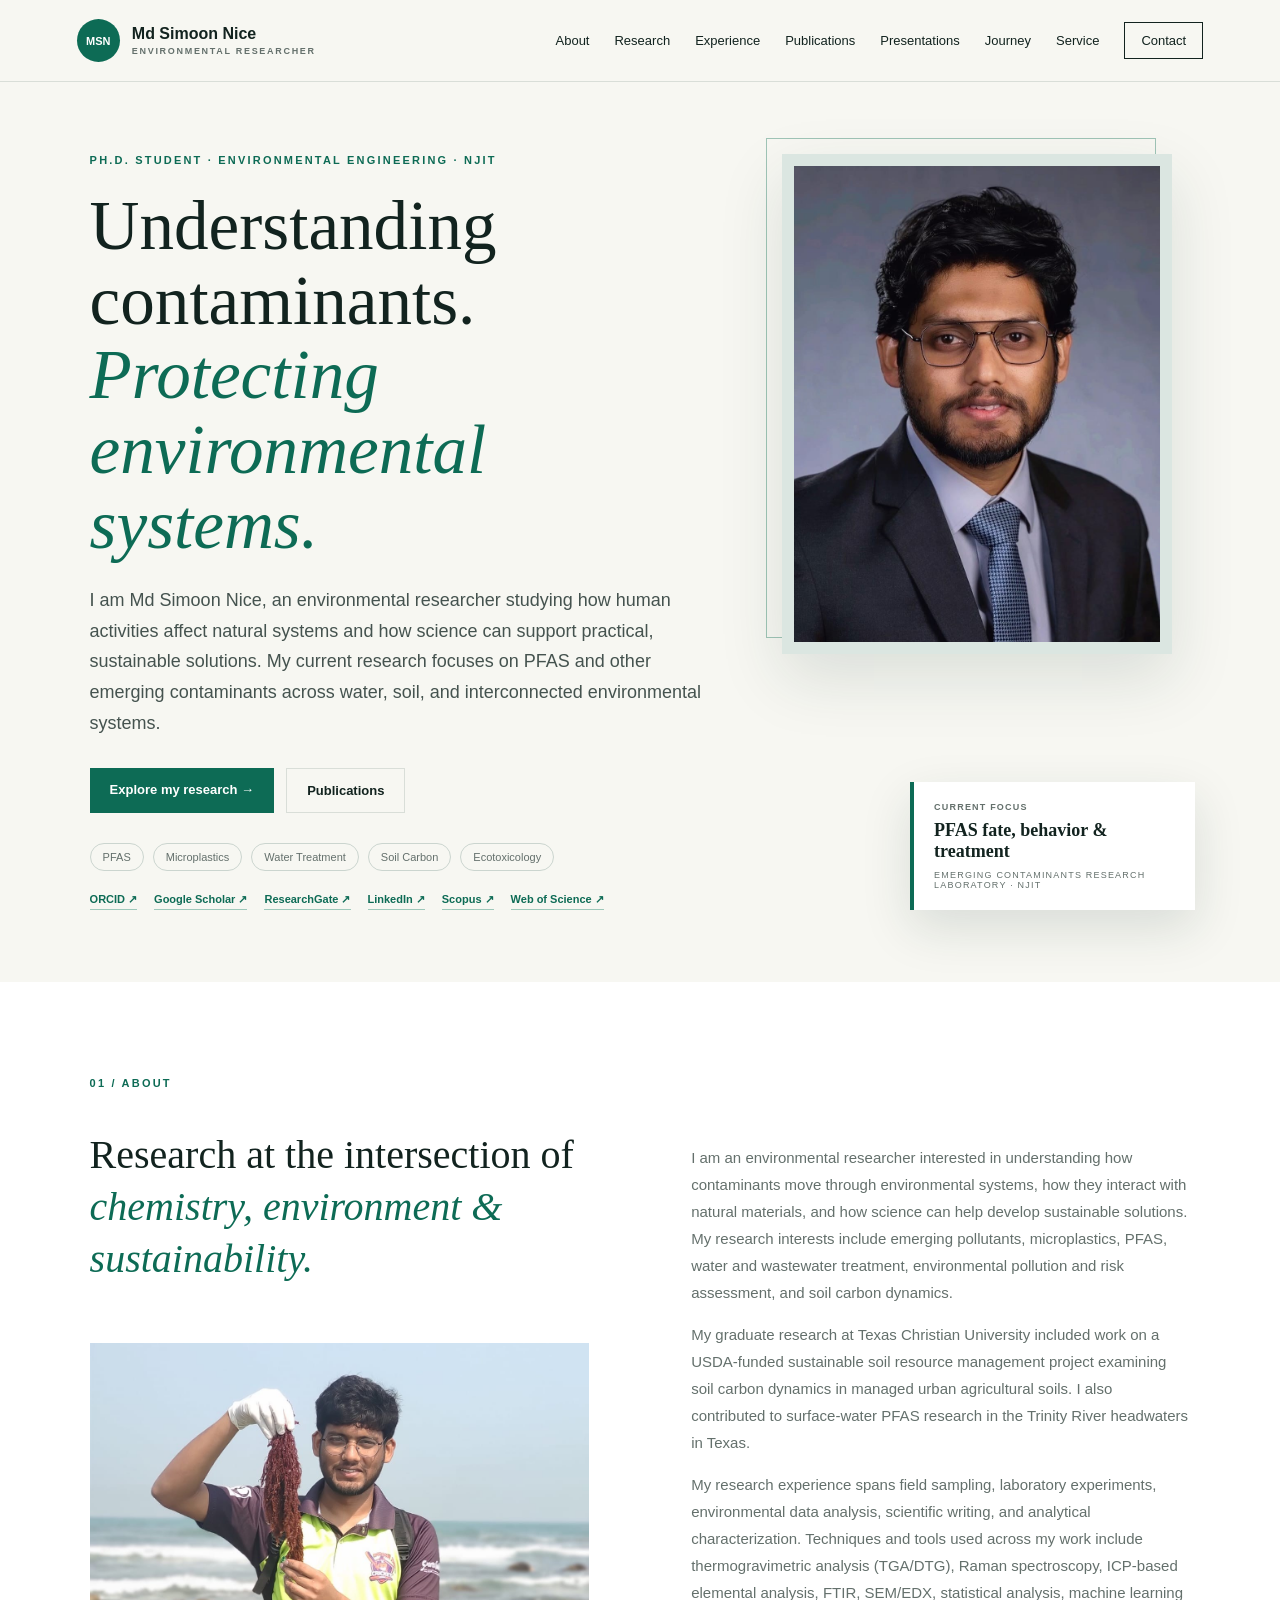
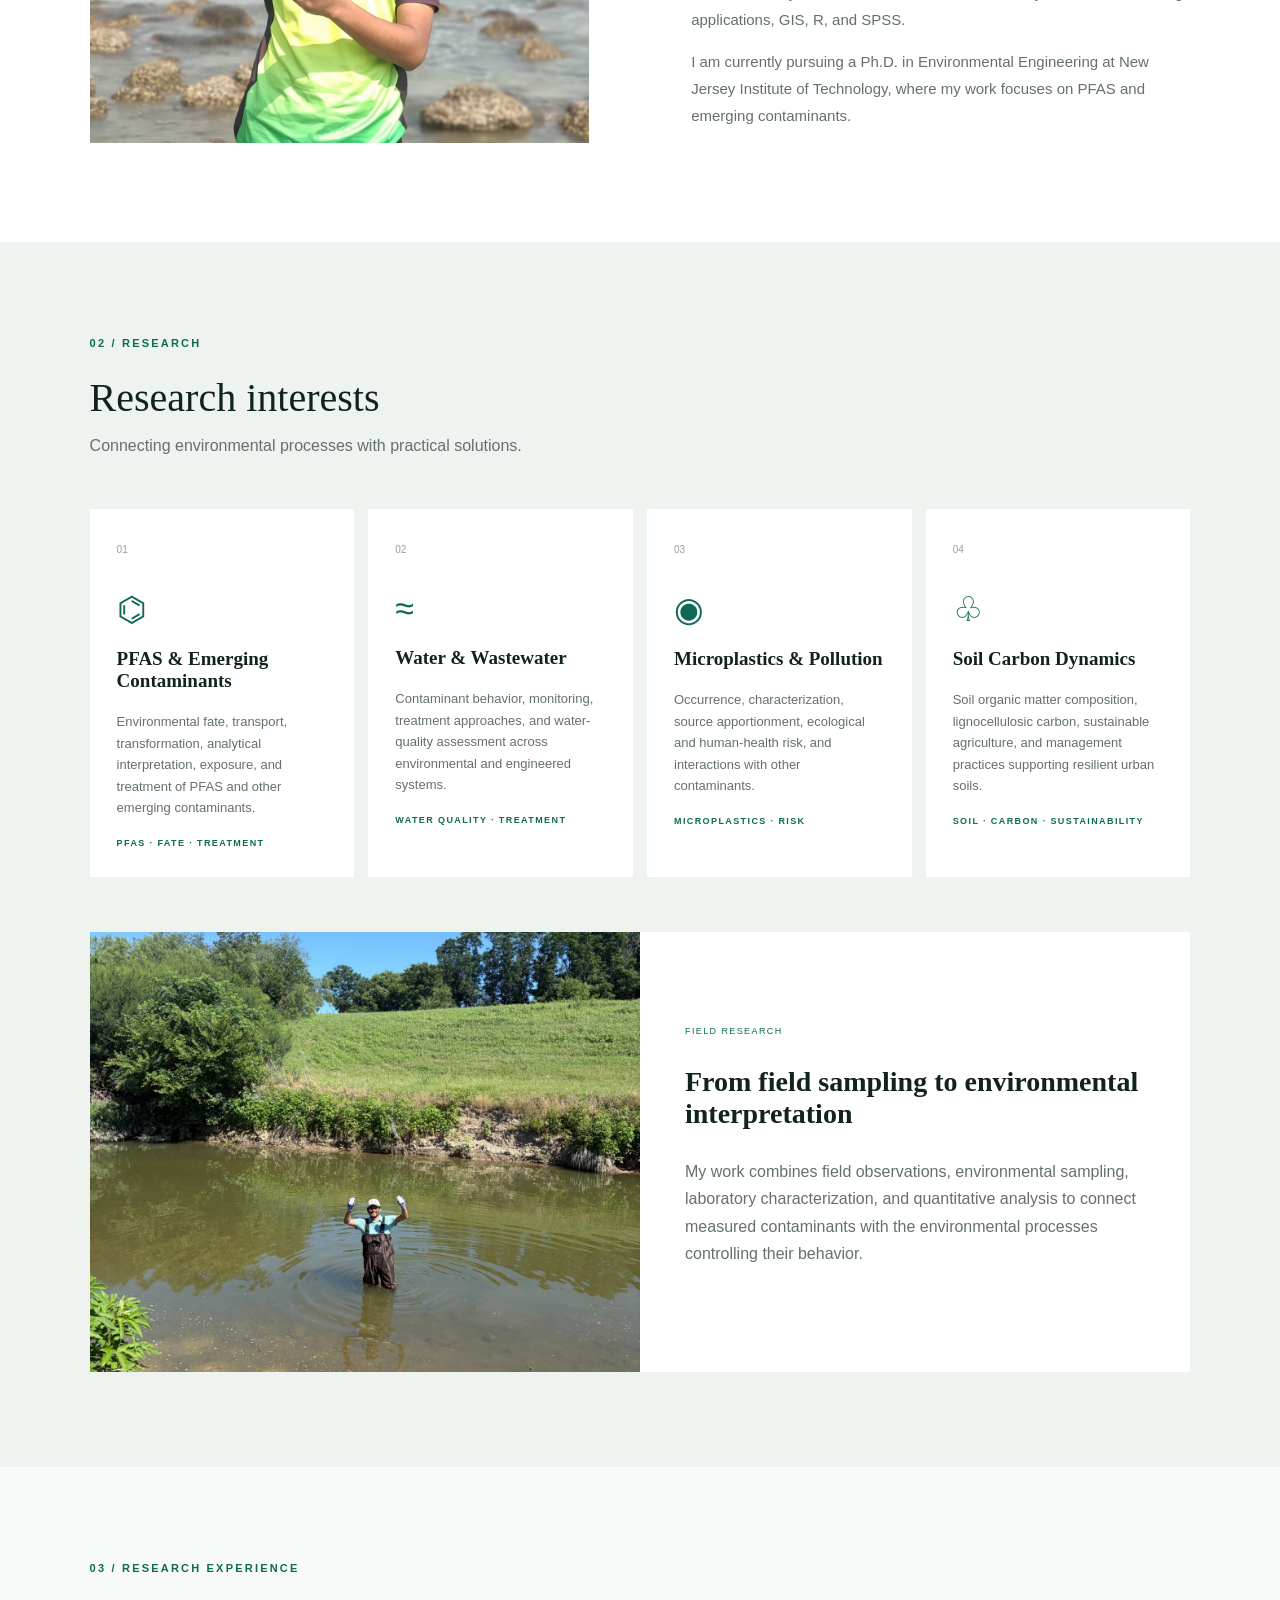
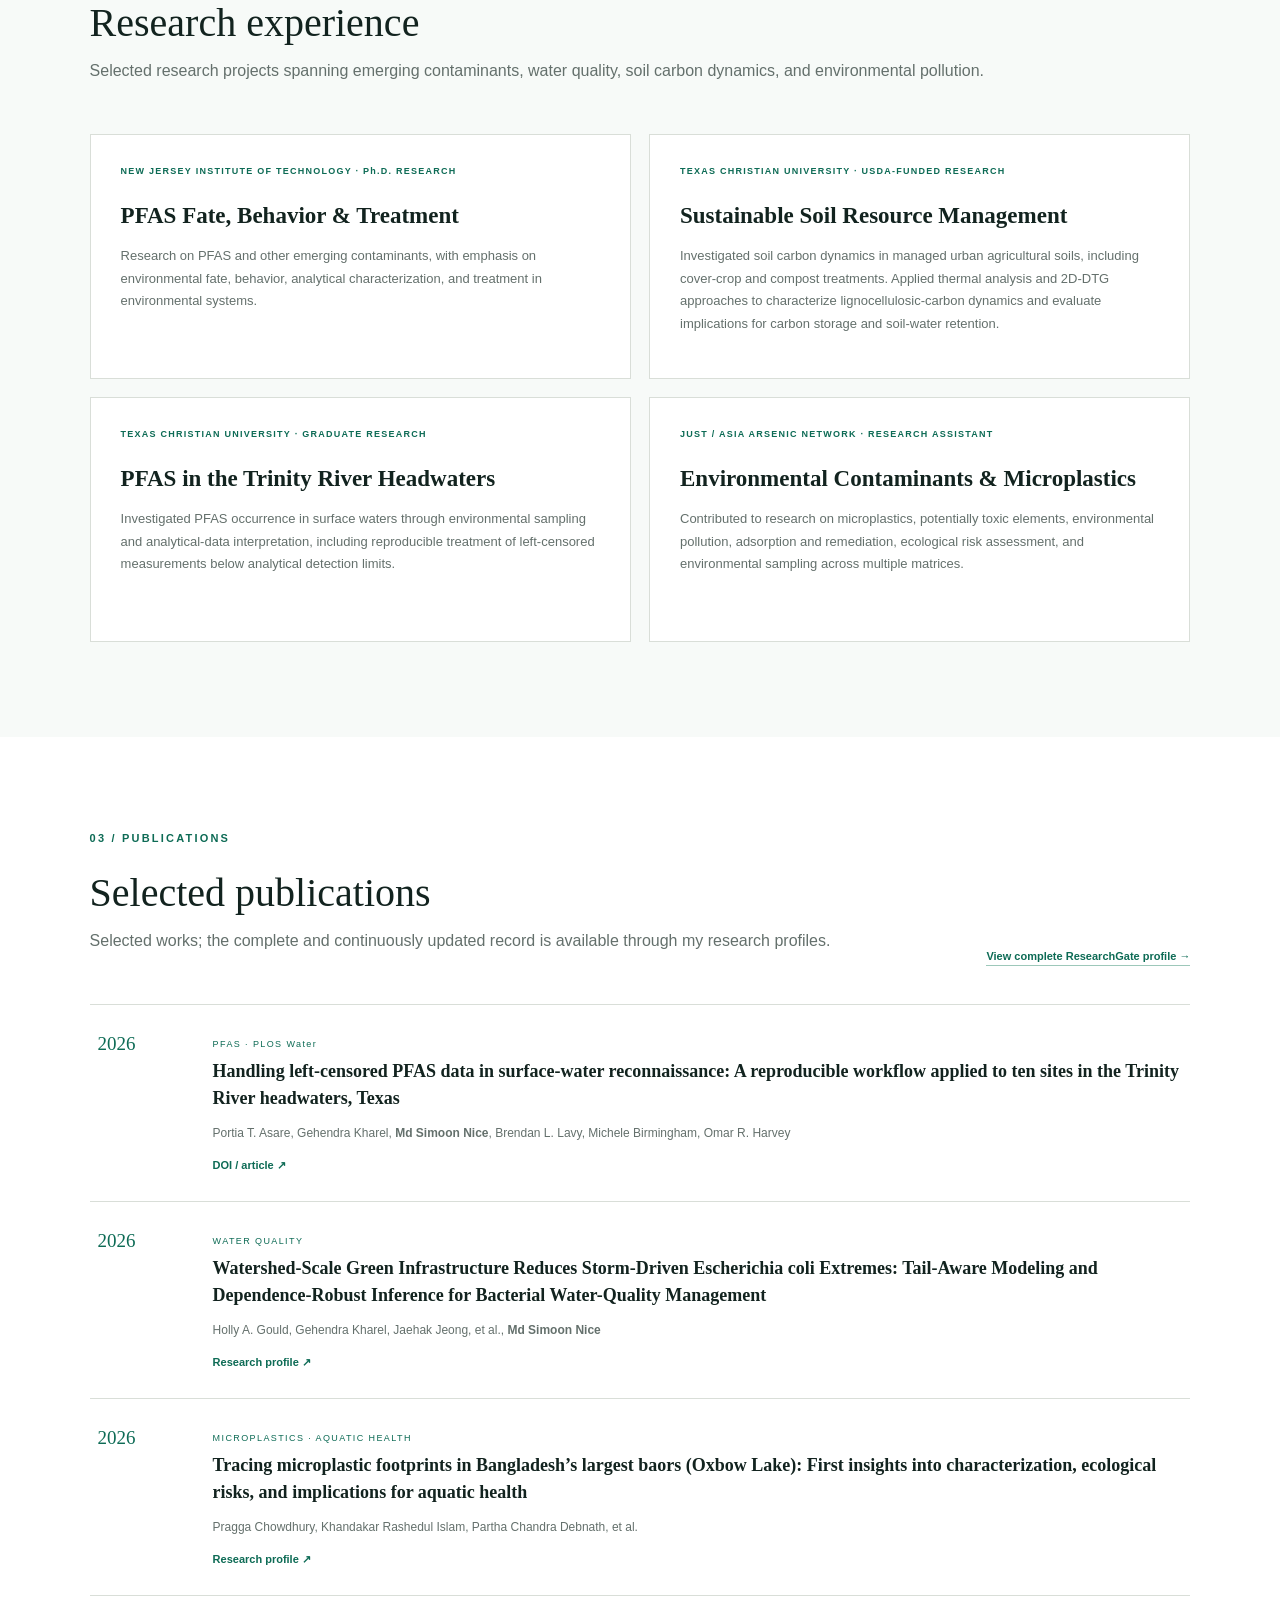
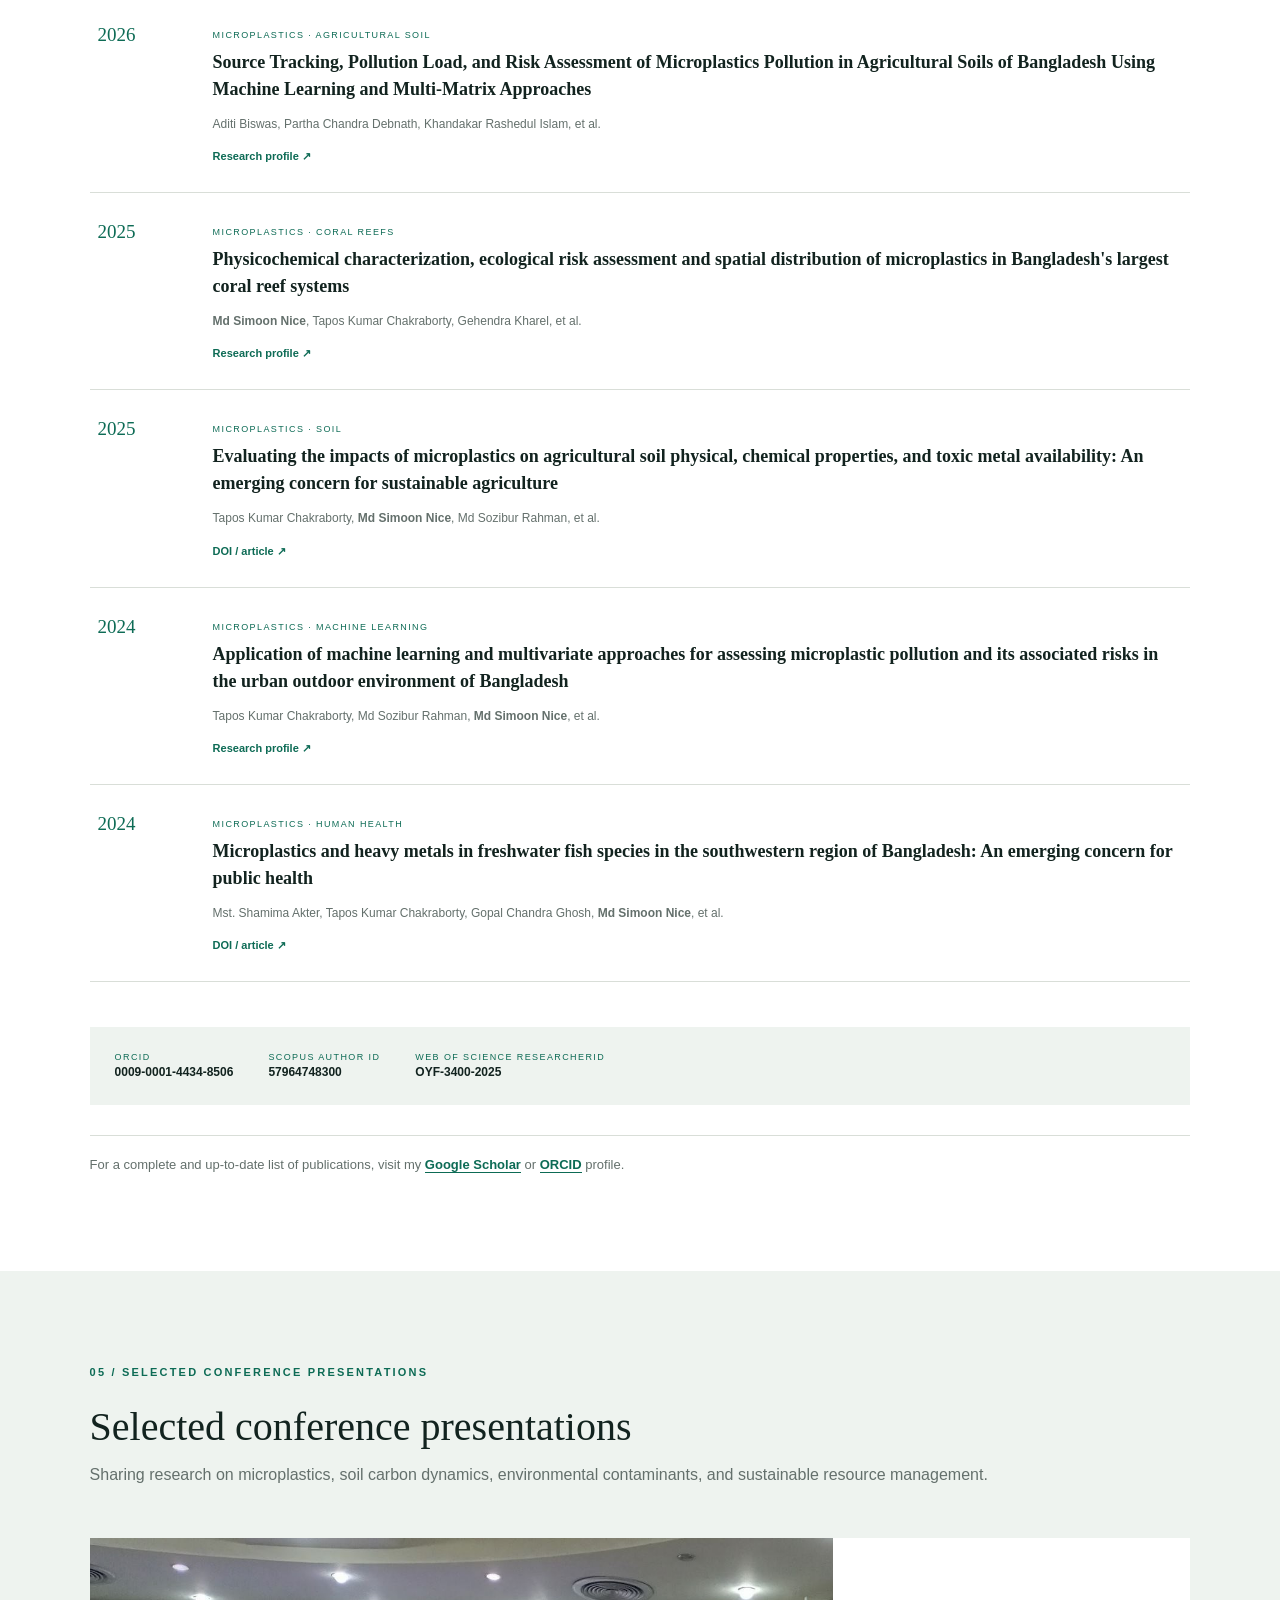
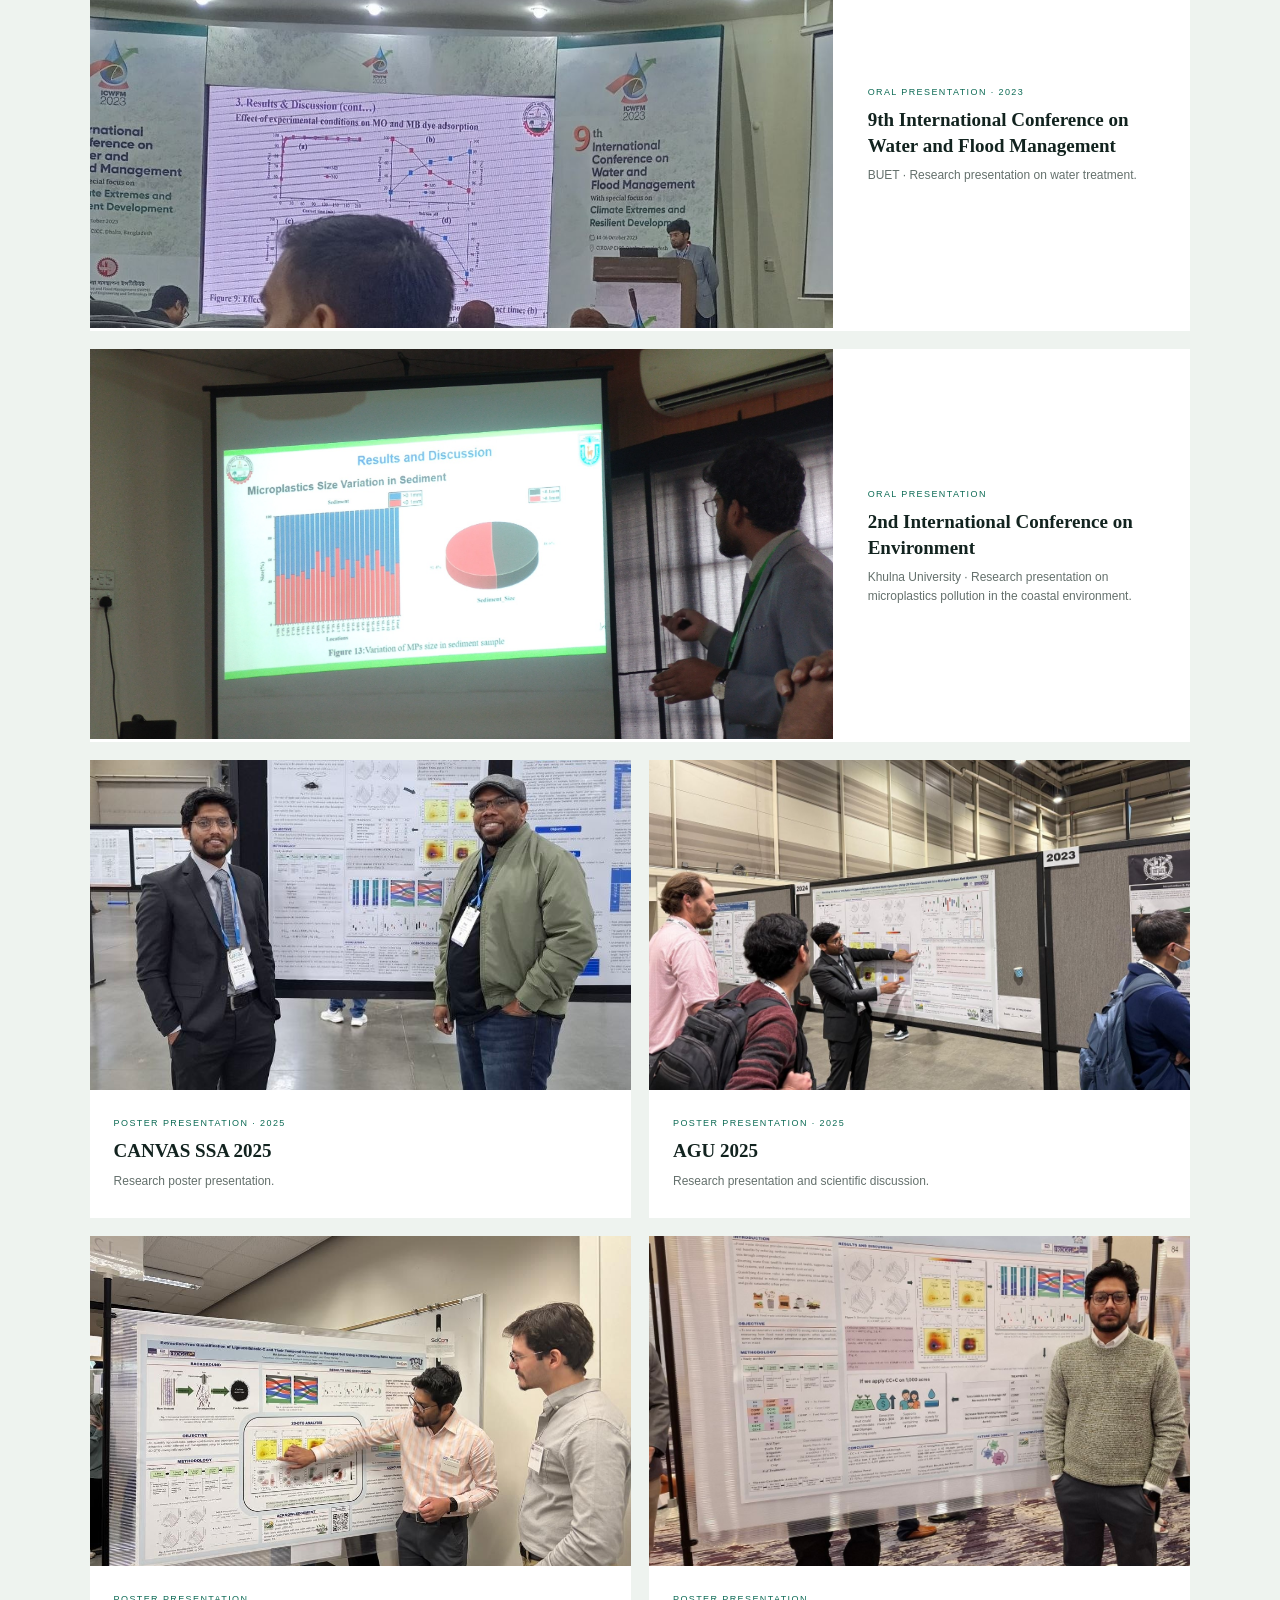
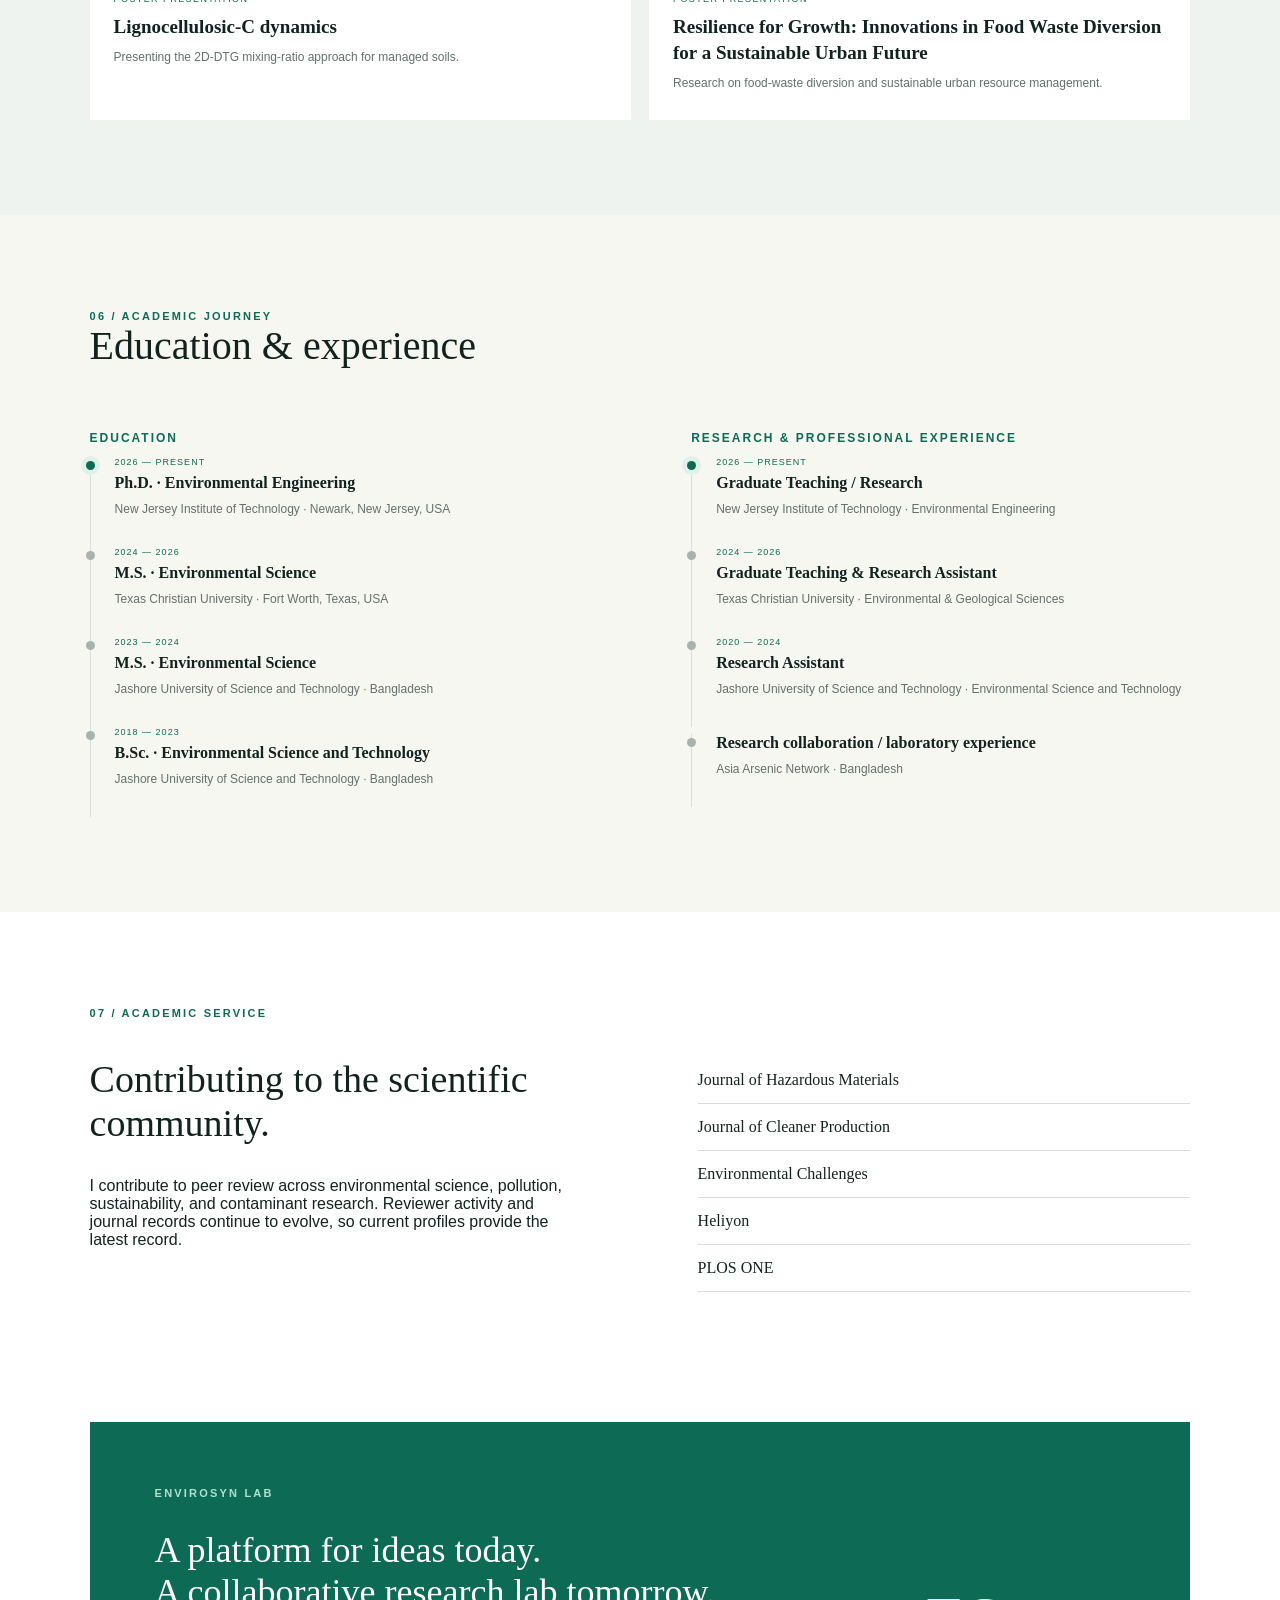
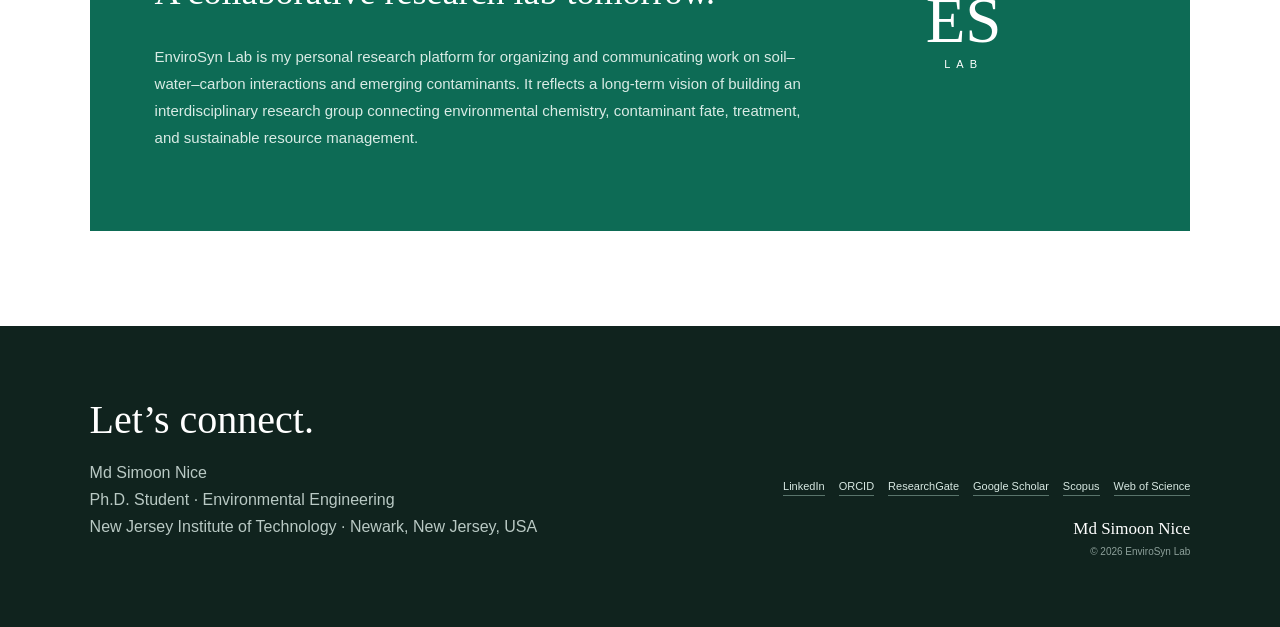
==== index.html @ 6bcd7cce "Publish academic website" ====
<!doctype html>
<html lang="en">
<head>
<meta charset="utf-8"><meta name="viewport" content="width=device-width,initial-scale=1">
<title>Md Simoon Nice | Environmental Researcher | NJIT</title>
<meta name="description" content="Official academic website of Md Simoon Nice, Ph.D. student and environmental researcher at NJIT studying PFAS, emerging contaminants, microplastics, water treatment, pollution, and soil carbon dynamics.">
<meta name="author" content="Md Simoon Nice"><meta name="robots" content="index, follow, max-image-preview:large">
<meta name="googlebot" content="index, follow"><meta name="theme-color" content="#0d6b55">
<link rel="canonical" href="https://simoonnice.github.io/"><link rel="icon" type="image/png" href="images/favicon.png">
<meta property="og:type" content="profile"><meta property="og:title" content="Md Simoon Nice | Environmental Researcher">
<meta property="og:description" content="PFAS, emerging contaminants, microplastics, water treatment, environmental pollution, and soil carbon research.">
<meta property="og:url" content="https://simoonnice.github.io/"><meta property="og:image" content="https://simoonnice.github.io/images/social-preview.jpg">
<meta property="profile:first_name" content="Md Simoon"><meta property="profile:last_name" content="Nice">
<meta name="twitter:card" content="summary_large_image"><meta name="twitter:title" content="Md Simoon Nice | Environmental Researcher">
<meta name="twitter:description" content="Ph.D. student at NJIT researching PFAS and emerging contaminants."><meta name="twitter:image" content="https://simoonnice.github.io/images/social-preview.jpg">
<script type="application/ld+json">{"@context": "https://schema.org", "@type": "Person", "@id": "https://simoonnice.github.io/#person", "name": "Md Simoon Nice", "url": "https://simoonnice.github.io/", "image": "https://simoonnice.github.io/images/md-simoon-nice.jpg", "jobTitle": "Ph.D. Student and Environmental Researcher", "description": "Environmental researcher studying PFAS, emerging contaminants, microplastics, water and wastewater treatment, environmental pollution, and soil carbon dynamics.", "affiliation": {"@type": "CollegeOrUniversity", "name": "New Jersey Institute of Technology", "url": "https://www.njit.edu/"}, "alumniOf": [{"@type": "CollegeOrUniversity", "name": "Texas Christian University", "url": "https://www.tcu.edu/"}, {"@type": "CollegeOrUniversity", "name": "Jashore University of Science and Technology"}], "knowsAbout": ["PFAS", "Emerging contaminants", "Microplastics", "Water and wastewater treatment", "Environmental pollution", "Soil carbon dynamics", "Ecotoxicology", "Heavy metals"], "sameAs": ["https://orcid.org/0009-0001-4434-8506", "https://www.researchgate.net/profile/Md-Simoon-Nice-3", "https://www.linkedin.com/in/md-simoon-nice", "https://www.scopus.com/authid/detail.uri?authorId=57964748300", "https://www.webofscience.com/wos/author/record/OYF-3400-2025", "https://scholar.google.com/scholar?q=%22Md+Simoon+Nice%22"]}</script>
<link rel="stylesheet" href="css/style.css">
</head>
<body>
<header class="nav"><a class="brand" href="#home"><span>MSN</span><div>Md Simoon Nice<small>ENVIRONMENTAL RESEARCHER</small></div></a><button class="menu" aria-label="Open navigation">☰</button>
<nav><a href="#about">About</a><a href="#research">Research</a><a href="#experience">Experience</a><a href="#publications">Publications</a><a href="#presentations">Presentations</a><a href="#journey">Journey</a><a href="#service">Service</a><a class="nav-cta" href="#contact">Contact</a></nav></header>

<main id="home">
<section class="hero"><div class="hero-copy"><div class="eyebrow">Ph.D. Student · Environmental Engineering · NJIT</div>
<h1>Understanding contaminants.<br><em>Protecting environmental systems.</em></h1>
<p class="lead">I am Md Simoon Nice, an environmental researcher studying how human activities affect natural systems and how science can support practical, sustainable solutions. My current research focuses on PFAS and other emerging contaminants across water, soil, and interconnected environmental systems.</p>
<div class="actions"><a class="btn primary" href="#research">Explore my research →</a><a class="btn secondary" href="#publications">Publications</a></div>
<div class="topics"><span>PFAS</span><span>Microplastics</span><span>Water Treatment</span><span>Soil Carbon</span><span>Ecotoxicology</span></div>
<div class="profile-links"><a href="https://orcid.org/0009-0001-4434-8506" target="_blank">ORCID ↗</a><a href="https://scholar.google.com/scholar?q=%22Md+Simoon+Nice%22" target="_blank">Google Scholar ↗</a><a href="https://www.researchgate.net/profile/Md-Simoon-Nice-3" target="_blank">ResearchGate ↗</a><a href="https://www.linkedin.com/in/md-simoon-nice" target="_blank">LinkedIn ↗</a><a href="https://www.scopus.com/authid/detail.uri?authorId=57964748300" target="_blank">Scopus ↗</a><a href="https://www.webofscience.com/wos/author/record/OYF-3400-2025" target="_blank">Web of Science ↗</a></div></div>
<div class="photo-hero"><div class="portrait-frame"><img src="images/md-simoon-nice.jpg" alt="Md Simoon Nice, environmental researcher" width="900" height="1600"></div><div class="lab-card"><b>Current focus</b><strong>PFAS fate, behavior & treatment</strong><span>Emerging Contaminants Research Laboratory · NJIT</span></div></div></section>

<section id="about" class="section white"><div class="section-label">01 / ABOUT</div><div class="about-grid"><div><h2>Research at the intersection of <em>chemistry, environment & sustainability.</em></h2><img class="about-photo" src="images/coastal-fieldwork.jpg" alt="Md Simoon Nice conducting coastal environmental fieldwork in Bangladesh" loading="lazy"></div>
<div class="body-copy"><p>I am an environmental researcher interested in understanding how contaminants move through environmental systems, how they interact with natural materials, and how science can help develop sustainable solutions. My research interests include emerging pollutants, microplastics, PFAS, water and wastewater treatment, environmental pollution and risk assessment, and soil carbon dynamics.</p>
<p>My graduate research at Texas Christian University included work on a USDA-funded sustainable soil resource management project examining soil carbon dynamics in managed urban agricultural soils. I also contributed to surface-water PFAS research in the Trinity River headwaters in Texas.</p>
<p>My research experience spans field sampling, laboratory experiments, environmental data analysis, scientific writing, and analytical characterization. Techniques and tools used across my work include thermogravimetric analysis (TGA/DTG), Raman spectroscopy, ICP-based elemental analysis, FTIR, SEM/EDX, statistical analysis, machine learning applications, GIS, R, and SPSS.</p>
<p>I am currently pursuing a Ph.D. in Environmental Engineering at New Jersey Institute of Technology, where my work focuses on PFAS and emerging contaminants.</p></div></div></section>

<section id="research" class="section research"><div class="section-label">02 / RESEARCH</div><div class="section-head"><div><h2>Research interests</h2><p>Connecting environmental processes with practical solutions.</p></div></div>
<div class="cards">
<article><span>01</span><div class="icon">⌬</div><h3>PFAS & Emerging Contaminants</h3><p>Environmental fate, transport, transformation, analytical interpretation, exposure, and treatment of PFAS and other emerging contaminants.</p><b>PFAS · FATE · TREATMENT</b></article>
<article><span>02</span><div class="icon">≈</div><h3>Water & Wastewater</h3><p>Contaminant behavior, monitoring, treatment approaches, and water-quality assessment across environmental and engineered systems.</p><b>WATER QUALITY · TREATMENT</b></article>
<article><span>03</span><div class="icon">◉</div><h3>Microplastics & Pollution</h3><p>Occurrence, characterization, source apportionment, ecological and human-health risk, and interactions with other contaminants.</p><b>MICROPLASTICS · RISK</b></article>
<article><span>04</span><div class="icon">♧</div><h3>Soil Carbon Dynamics</h3><p>Soil organic matter composition, lignocellulosic carbon, sustainable agriculture, and management practices supporting resilient urban soils.</p><b>SOIL · CARBON · SUSTAINABILITY</b></article></div>
<div class="field-feature"><img src="images/water-sampling.jpg" alt="Md Simoon Nice conducting field water sampling" loading="lazy"><div><span class="pub-tag">FIELD RESEARCH</span><h3>From field sampling to environmental interpretation</h3><p>My work combines field observations, environmental sampling, laboratory characterization, and quantitative analysis to connect measured contaminants with the environmental processes controlling their behavior.</p></div></div></section>

<section id="experience" class="section research-experience">
  <div class="section-label">03 / RESEARCH EXPERIENCE</div>
  <div class="section-head">
    <div>
      <h2>Research experience</h2>
      <p>Selected research projects spanning emerging contaminants, water quality, soil carbon dynamics, and environmental pollution.</p>
    </div>
  </div>
  <div class="experience-grid">
    <article class="experience-card">
      <span class="experience-meta">NEW JERSEY INSTITUTE OF TECHNOLOGY · Ph.D. RESEARCH</span>
      <h3>PFAS Fate, Behavior &amp; Treatment</h3>
      <p>Research on PFAS and other emerging contaminants, with emphasis on environmental fate, behavior, analytical characterization, and treatment in environmental systems.</p>
    </article>
    <article class="experience-card">
      <span class="experience-meta">TEXAS CHRISTIAN UNIVERSITY · USDA-FUNDED RESEARCH</span>
      <h3>Sustainable Soil Resource Management</h3>
      <p>Investigated soil carbon dynamics in managed urban agricultural soils, including cover-crop and compost treatments. Applied thermal analysis and 2D-DTG approaches to characterize lignocellulosic-carbon dynamics and evaluate implications for carbon storage and soil-water retention.</p>
    </article>
    <article class="experience-card">
      <span class="experience-meta">TEXAS CHRISTIAN UNIVERSITY · GRADUATE RESEARCH</span>
      <h3>PFAS in the Trinity River Headwaters</h3>
      <p>Investigated PFAS occurrence in surface waters through environmental sampling and analytical-data interpretation, including reproducible treatment of left-censored measurements below analytical detection limits.</p>
    </article>
    <article class="experience-card">
      <span class="experience-meta">JUST / ASIA ARSENIC NETWORK · RESEARCH ASSISTANT</span>
      <h3>Environmental Contaminants &amp; Microplastics</h3>
      <p>Contributed to research on microplastics, potentially toxic elements, environmental pollution, adsorption and remediation, ecological risk assessment, and environmental sampling across multiple matrices.</p>
    </article>
  </div>
</section>
<section id="publications" class="section white"><div class="section-label">03 / PUBLICATIONS</div><div class="section-head"><div><h2>Selected publications</h2><p>Selected works; the complete and continuously updated record is available through my research profiles.</p></div><a class="text-link" href="https://www.researchgate.net/profile/Md-Simoon-Nice-3" target="_blank">View complete ResearchGate profile →</a></div><div class="pub-list"><article class="pub"><div class="pub-year">2026</div><div><span class="pub-tag">PFAS · PLOS Water</span><h3>Handling left-censored PFAS data in surface-water reconnaissance: A reproducible workflow applied to ten sites in the Trinity River headwaters, Texas</h3><p>Portia T. Asare, Gehendra Kharel, <strong>Md Simoon Nice</strong>, Brendan L. Lavy, Michele Birmingham, Omar R. Harvey</p><a href="https://doi.org/10.1371/journal.pwat.0000554" target="_blank" rel="noopener noreferrer">DOI / article ↗</a></div></article><article class="pub"><div class="pub-year">2026</div><div><span class="pub-tag">WATER QUALITY</span><h3>Watershed-Scale Green Infrastructure Reduces Storm-Driven Escherichia coli Extremes: Tail-Aware Modeling and Dependence-Robust Inference for Bacterial Water-Quality Management</h3><p>Holly A. Gould, Gehendra Kharel, Jaehak Jeong, et al., <strong>Md Simoon Nice</strong></p><a href="https://www.researchgate.net/profile/Md-Simoon-Nice-3" target="_blank" rel="noopener noreferrer">Research profile ↗</a></div></article><article class="pub"><div class="pub-year">2026</div><div><span class="pub-tag">MICROPLASTICS · AQUATIC HEALTH</span><h3>Tracing microplastic footprints in Bangladesh’s largest baors (Oxbow Lake): First insights into characterization, ecological risks, and implications for aquatic health</h3><p>Pragga Chowdhury, Khandakar Rashedul Islam, Partha Chandra Debnath, et al.</p><a href="https://www.researchgate.net/profile/Md-Simoon-Nice-3" target="_blank" rel="noopener noreferrer">Research profile ↗</a></div></article><article class="pub"><div class="pub-year">2026</div><div><span class="pub-tag">MICROPLASTICS · AGRICULTURAL SOIL</span><h3>Source Tracking, Pollution Load, and Risk Assessment of Microplastics Pollution in Agricultural Soils of Bangladesh Using Machine Learning and Multi-Matrix Approaches</h3><p>Aditi Biswas, Partha Chandra Debnath, Khandakar Rashedul Islam, et al.</p><a href="https://www.researchgate.net/profile/Md-Simoon-Nice-3" target="_blank" rel="noopener noreferrer">Research profile ↗</a></div></article><article class="pub"><div class="pub-year">2025</div><div><span class="pub-tag">MICROPLASTICS · CORAL REEFS</span><h3>Physicochemical characterization, ecological risk assessment and spatial distribution of microplastics in Bangladesh's largest coral reef systems</h3><p><strong>Md Simoon Nice</strong>, Tapos Kumar Chakraborty, Gehendra Kharel, et al.</p><a href="https://www.researchgate.net/profile/Md-Simoon-Nice-3" target="_blank" rel="noopener noreferrer">Research profile ↗</a></div></article><article class="pub"><div class="pub-year">2025</div><div><span class="pub-tag">MICROPLASTICS · SOIL</span><h3>Evaluating the impacts of microplastics on agricultural soil physical, chemical properties, and toxic metal availability: An emerging concern for sustainable agriculture</h3><p>Tapos Kumar Chakraborty, <strong>Md Simoon Nice</strong>, Md Sozibur Rahman, et al.</p><a href="https://doi.org/10.1371/journal.pone.0304811" target="_blank" rel="noopener noreferrer">DOI / article ↗</a></div></article><article class="pub"><div class="pub-year">2024</div><div><span class="pub-tag">MICROPLASTICS · MACHINE LEARNING</span><h3>Application of machine learning and multivariate approaches for assessing microplastic pollution and its associated risks in the urban outdoor environment of Bangladesh</h3><p>Tapos Kumar Chakraborty, Md Sozibur Rahman, <strong>Md Simoon Nice</strong>, et al.</p><a href="https://www.researchgate.net/profile/Md-Simoon-Nice-3" target="_blank" rel="noopener noreferrer">Research profile ↗</a></div></article><article class="pub"><div class="pub-year">2024</div><div><span class="pub-tag">MICROPLASTICS · HUMAN HEALTH</span><h3>Microplastics and heavy metals in freshwater fish species in the southwestern region of Bangladesh: An emerging concern for public health</h3><p>Mst. Shamima Akter, Tapos Kumar Chakraborty, Gopal Chandra Ghosh, <strong>Md Simoon Nice</strong>, et al.</p><a href="https://doi.org/10.1016/j.emcon.2024.100325" target="_blank" rel="noopener noreferrer">DOI / article ↗</a></div></article></div>
<div class="ids"><a href="https://orcid.org/0009-0001-4434-8506" target="_blank"><span>ORCID</span><b>0009-0001-4434-8506</b></a><a href="https://www.scopus.com/authid/detail.uri?authorId=57964748300" target="_blank"><span>Scopus Author ID</span><b>57964748300</b></a><a href="https://www.webofscience.com/wos/author/record/OYF-3400-2025" target="_blank"><span>Web of Science ResearcherID</span><b>OYF-3400-2025</b></a></div><p class="publication-profile-note">For a complete and up-to-date list of publications, visit my <a href="https://scholar.google.com/citations?hl=en&amp;user=2_svu4MAAAAJ" target="_blank" rel="noopener">Google Scholar</a> or <a href="https://orcid.org/0009-0001-4434-8506" target="_blank" rel="noopener">ORCID</a> profile.</p></section>


<section id="presentations" class="section presentations"><div class="section-label">05 / SELECTED CONFERENCE PRESENTATIONS</div><div class="section-head"><div><h2>Selected conference presentations</h2><p>Sharing research on microplastics, soil carbon dynamics, environmental contaminants, and sustainable resource management.</p></div></div>
<div class="conference-gallery">
<figure class="conference-card conference-wide"><img src="images/conference-icwfm-2023.jpg" alt="Oral presentation at the 9th International Conference on Water and Flood Management at BUET" loading="lazy"><figcaption><span class="pub-tag">ORAL PRESENTATION · 2023</span><strong>9th International Conference on Water and Flood Management</strong><small>BUET · Research presentation on water treatment.</small></figcaption></figure>
<figure class="conference-card conference-wide"><img src="images/conference-oral-2023.jpg" alt="Oral presentation on microplastics pollution in the coastal environment at Khulna University" loading="lazy"><figcaption><span class="pub-tag">ORAL PRESENTATION</span><strong>2nd International Conference on Environment</strong><small>Khulna University · Research presentation on microplastics pollution in the coastal environment.</small></figcaption></figure>
<figure class="conference-card"><img src="images/conference-canvas-ssa-2025.jpg" alt="Poster presentation at CANVAS SSA 2025" loading="lazy"><figcaption><span class="pub-tag">POSTER PRESENTATION · 2025</span><strong>CANVAS SSA 2025</strong><small>Research poster presentation.</small></figcaption></figure>
<figure class="conference-card"><img src="images/conference-agu-2025.jpg" alt="Poster presentation and research discussion at AGU 2025" loading="lazy"><figcaption><span class="pub-tag">POSTER PRESENTATION · 2025</span><strong>AGU 2025</strong><small>Research presentation and scientific discussion.</small></figcaption></figure>
<figure class="conference-card"><img src="images/conference-2ddtg-poster.jpg" alt="Md Simoon Nice explaining 2D-DTG research poster" loading="lazy"><figcaption><span class="pub-tag">POSTER PRESENTATION</span><strong>Lignocellulosic-C dynamics</strong><small>Presenting the 2D-DTG mixing-ratio approach for managed soils.</small></figcaption></figure>
<figure class="conference-card"><img src="images/conference-resilience-for-growth.jpg" alt="Md Simoon Nice with Resilience for Growth research poster" loading="lazy"><figcaption><span class="pub-tag">POSTER PRESENTATION</span><strong>Resilience for Growth: Innovations in Food Waste Diversion for a Sustainable Urban Future</strong><small>Research on food-waste diversion and sustainable urban resource management.</small></figcaption></figure>
</div></section>

<section id="journey" class="section timeline"><div class="section-label">06 / ACADEMIC JOURNEY</div><h2>Education & experience</h2><div class="timeline-grid"><div><h3>Education</h3>
<div class="item current"><time>2026 — PRESENT</time><strong>Ph.D. · Environmental Engineering</strong><span>New Jersey Institute of Technology · Newark, New Jersey, USA</span></div>
<div class="item"><time>2024 — 2026</time><strong>M.S. · Environmental Science</strong><span>Texas Christian University · Fort Worth, Texas, USA</span></div>
<div class="item"><time>2023 — 2024</time><strong>M.S. · Environmental Science</strong><span>Jashore University of Science and Technology · Bangladesh</span></div>
<div class="item"><time>2018 — 2023</time><strong>B.Sc. · Environmental Science and Technology</strong><span>Jashore University of Science and Technology · Bangladesh</span></div></div>
<div><h3>Research & professional experience</h3><div class="item current"><time>2026 — PRESENT</time><strong>Graduate Teaching / Research</strong><span>New Jersey Institute of Technology · Environmental Engineering</span></div>
<div class="item"><time>2024 — 2026</time><strong>Graduate Teaching & Research Assistant</strong><span>Texas Christian University · Environmental & Geological Sciences</span></div>
<div class="item"><time>2020 — 2024</time><strong>Research Assistant</strong><span>Jashore University of Science and Technology · Environmental Science and Technology</span></div>
<div class="item"><strong>Research collaboration / laboratory experience</strong><span>Asia Arsenic Network · Bangladesh</span></div></div></div></section>

<section id="service" class="section white"><div class="section-label">07 / ACADEMIC SERVICE</div><div class="service-grid"><div><h2>Contributing to the scientific community.</h2><p>I contribute to peer review across environmental science, pollution, sustainability, and contaminant research. Reviewer activity and journal records continue to evolve, so current profiles provide the latest record.</p></div><div class="journal-list"><span>Journal of Hazardous Materials</span><span>Journal of Cleaner Production</span><span>Environmental Challenges</span><span>Heliyon</span><span>PLOS ONE</span></div></div></section>

<section class="section lab"><div class="lab-box"><div><div class="section-label light">ENVIROSYN LAB</div><h2>A platform for ideas today.<br>A collaborative research lab tomorrow.</h2><p>EnviroSyn Lab is my personal research platform for organizing and communicating work on soil–water–carbon interactions and emerging contaminants. It reflects a long-term vision of building an interdisciplinary research group connecting environmental chemistry, contaminant fate, treatment, and sustainable resource management.</p></div><div class="lab-mark">ES<span>LAB</span></div></div></section>
</main>
<footer id="contact"><div><h2>Let’s connect.</h2><p>Md Simoon Nice<br>Ph.D. Student · Environmental Engineering<br>New Jersey Institute of Technology · Newark, New Jersey, USA</p></div><div class="footer-right"><div class="footer-social"><a href="https://www.linkedin.com/in/md-simoon-nice" target="_blank">LinkedIn</a><a href="https://orcid.org/0009-0001-4434-8506" target="_blank">ORCID</a><a href="https://www.researchgate.net/profile/Md-Simoon-Nice-3" target="_blank">ResearchGate</a><a href="https://scholar.google.com/scholar?q=%22Md+Simoon+Nice%22" target="_blank">Google Scholar</a><a href="https://www.scopus.com/authid/detail.uri?authorId=57964748300" target="_blank">Scopus</a><a href="https://www.webofscience.com/wos/author/record/OYF-3400-2025" target="_blank">Web of Science</a></div><div class="footer-brand">Md Simoon Nice<span>© 2026 EnviroSyn Lab</span></div></div></footer>
<script src="js/main.js"></script></body></html>
---- css/style.css ----
:root{--ink:#12231f;--green:#0d6b55;--mint:#dff1e8;--paper:#f7f7f2;--line:#d9ded8;--muted:#64706c}*{box-sizing:border-box}html{scroll-behavior:smooth}body{margin:0;background:var(--paper);color:var(--ink);font-family:Arial,sans-serif}.nav{height:82px;padding:0 6vw;display:flex;align-items:center;justify-content:space-between;border-bottom:1px solid var(--line);background:rgba(247,247,242,.96);position:sticky;top:0;z-index:10}.brand{display:flex;align-items:center;gap:12px;color:var(--ink);text-decoration:none;font-weight:700}.brand>span{background:var(--green);color:white;width:43px;height:43px;border-radius:50%;display:grid;place-items:center;font-size:11px}.brand small{display:block;font-size:9px;letter-spacing:1.7px;color:var(--muted);margin-top:3px}.nav nav{display:flex;gap:25px;align-items:center}.nav nav a{color:var(--ink);text-decoration:none;font-size:13px}.nav-cta{border:1px solid var(--ink);padding:10px 16px}.menu{display:none;background:none;border:0;font-size:24px}.hero{min-height:690px;display:grid;grid-template-columns:1.15fr .85fr;padding:8vh 7vw}.hero-copy{align-self:center}.eyebrow,.section-label{font-size:11px;letter-spacing:2.2px;font-weight:700;color:var(--green);text-transform:uppercase}.hero h1,.section h2,footer h2{font-family:Georgia,serif;font-weight:400}.hero h1{font-size:clamp(44px,5.4vw,78px);line-height:1.08;margin:23px 0}.hero h1 em,.about-grid h2 em{color:var(--green)}.lead{font-size:18px;line-height:1.7;max-width:690px;color:#45534f}.actions{display:flex;gap:12px;margin:30px 0}.btn{padding:14px 20px;text-decoration:none;font-weight:700;font-size:13px}.primary{background:var(--green);color:#fff}.secondary{border:1px solid var(--line);color:var(--ink)}.topics,.profile-links{display:flex;gap:9px;flex-wrap:wrap}.topics span{border:1px solid #cbd5cf;border-radius:20px;padding:7px 12px;font-size:11px;color:var(--muted)}.profile-links{margin-top:22px;gap:17px}.profile-links a,.text-link{font-size:11px;font-weight:700;color:var(--green);text-decoration:none;border-bottom:1px solid #9dc8ba;padding-bottom:3px}.photo-hero{position:relative;min-height:530px}.portrait-frame{position:absolute;right:4%;top:0;width:min(390px,90%);height:500px;background:#dbe6e1;padding:12px;box-shadow:0 24px 60px #17372d20}.portrait-frame:before{content:"";position:absolute;inset:-16px 16px 16px -16px;border:1px solid #9fc4b6;z-index:-1}.portrait-frame img{width:100%;height:100%;object-fit:cover;object-position:center 25%;display:block}.lab-card{position:absolute;background:white;padding:20px;width:285px;right:-1%;bottom:0;box-shadow:0 18px 50px #17372d22;border-left:4px solid var(--green)}.lab-card b,.lab-card span{display:block;font-size:9px;letter-spacing:1.2px;text-transform:uppercase;color:var(--muted)}.lab-card strong{display:block;font-family:Georgia,serif;font-size:18px;margin:8px 0}.section{padding:95px 7vw}.white{background:#fff}.about-grid{display:grid;grid-template-columns:1fr 1fr;gap:8vw;margin-top:40px}.about-grid h2{font-size:40px;line-height:1.3;margin-top:0}.about-photo{width:100%;height:400px;object-fit:cover;margin-top:25px}.body-copy p,.service p,.lab p{line-height:1.8;color:var(--muted);font-size:15px}.research{background:#eef3ef}.section-head{display:flex;justify-content:space-between;align-items:end;margin:25px 0 38px}.section-head h2,.timeline>h2{font-size:40px;margin:0}.section-head p{color:var(--muted)}.cards{display:grid;grid-template-columns:repeat(4,1fr);gap:14px}.cards article{background:white;padding:27px;min-height:310px;border-top:3px solid transparent}.cards article:hover{border-color:var(--green)}.cards article>span{font-size:10px;color:#95a19d}.icon{font-size:34px;color:var(--green);margin:32px 0 18px}.cards h3{font-family:Georgia,serif;font-size:19px}.cards p{color:var(--muted);font-size:13px;line-height:1.65}.cards b,.pub-tag{font-size:9px;letter-spacing:1.4px;color:var(--green)}.field-feature{margin-top:55px;display:grid;grid-template-columns:1fr 1fr;background:white;align-items:center}.field-feature img{width:100%;height:440px;object-fit:cover}.field-feature div{padding:45px}.field-feature h3{font-family:Georgia,serif;font-size:28px}.field-feature p{color:var(--muted);line-height:1.7}.pub-list{border-top:1px solid var(--line)}.pub{display:grid;grid-template-columns:90px 1fr;gap:25px;padding:28px 8px;border-bottom:1px solid var(--line)}.pub-year{font-family:Georgia,serif;font-size:19px;color:var(--green)}.pub h3{font-family:Georgia,serif;font-size:18px;line-height:1.5;margin:7px 0}.pub p{font-size:12px;color:var(--muted);line-height:1.6}.pub a{font-size:11px;color:var(--green);font-weight:700;text-decoration:none}.ids{margin-top:45px;background:#eef3ef;padding:25px;display:flex;gap:35px;flex-wrap:wrap}.ids a{text-decoration:none;color:var(--ink)}.ids span{display:block;font-size:9px;letter-spacing:1.4px;color:var(--green);text-transform:uppercase}.ids b{font-size:12px}.timeline-grid{display:grid;grid-template-columns:1fr 1fr;gap:8vw;margin-top:50px}.timeline-grid h3{font-size:12px;letter-spacing:2px;text-transform:uppercase;color:var(--green)}.item{border-left:1px solid var(--line);padding:0 0 30px 24px;position:relative}.item:before{content:"";width:9px;height:9px;background:#a8b3af;border-radius:50%;position:absolute;left:-5px;top:4px}.item.current:before{background:var(--green);box-shadow:0 0 0 5px var(--mint)}.item time{display:block;font-size:9px;color:var(--green);letter-spacing:1px}.item strong{display:block;font-family:Georgia,serif;font-size:16px;margin:7px 0}.item span{font-size:12px;color:var(--muted)}.service-grid{display:grid;grid-template-columns:1fr 1fr;gap:9vw;margin-top:38px}.service-grid h2{font-size:38px;margin-top:0}.journal-list span{display:block;border-bottom:1px solid var(--line);padding:14px 0;font-family:Georgia,serif}.lab{background:white;padding-top:35px}.lab-box{background:var(--green);color:white;padding:65px;display:grid;grid-template-columns:2fr 1fr;align-items:center}.light{color:#aee1d0}.lab-box h2{font-size:36px}.lab-box p{color:#d9ebe5;max-width:720px}.lab-mark{font-family:Georgia,serif;font-size:65px;text-align:center}.lab-mark span{display:block;font-family:Arial;font-size:11px;letter-spacing:6px}footer{padding:70px 7vw;background:#10231e;color:white;display:flex;justify-content:space-between;align-items:end}footer h2{font-size:40px;margin:0 0 15px}footer p{color:#b9c9c4;line-height:1.7}.footer-right{text-align:right}.footer-social{display:flex;gap:14px;justify-content:flex-end;margin-bottom:23px;flex-wrap:wrap}.footer-social a{color:#d7e8e2;text-decoration:none;font-size:11px;border-bottom:1px solid #59746b;padding-bottom:3px}.footer-brand{font-family:Georgia,serif;font-size:17px}.footer-brand span{display:block;font-family:Arial;font-size:10px;color:#8da09a;margin-top:7px}@media(max-width:900px){.nav nav{display:none}.nav nav.open{display:flex;position:absolute;top:82px;left:0;right:0;background:var(--paper);padding:25px 7vw;flex-direction:column;align-items:flex-start}.menu{display:block}.hero{grid-template-columns:1fr}.photo-hero{margin-top:45px}.portrait-frame{position:relative;right:auto;width:360px;max-width:88%}.about-grid,.service-grid,.timeline-grid,.field-feature{grid-template-columns:1fr}.cards{grid-template-columns:1fr 1fr}.section-head{display:block}.lab-box{grid-template-columns:1fr}footer{display:block}.footer-right{text-align:left;margin-top:30px}.footer-social{justify-content:flex-start}}@media(max-width:560px){.hero,.section{padding-left:6vw;padding-right:6vw}.hero h1{font-size:41px}.cards{grid-template-columns:1fr}.pub{grid-template-columns:1fr;gap:7px}.about-grid h2,.section-head h2,.timeline>h2{font-size:31px}.lab-box{padding:38px 25px}.field-feature img{height:360px}.ids{display:grid}}
.presentations{background:#eef3ef}.conference-gallery{display:grid;grid-template-columns:repeat(2,minmax(0,1fr));gap:18px}.conference-card{margin:0;background:#fff;overflow:hidden;border-bottom:3px solid transparent;transition:.2s ease}.conference-card:hover{border-bottom-color:var(--green);transform:translateY(-2px)}.conference-card img{width:100%;height:330px;display:block;object-fit:cover}.conference-card figcaption{padding:22px 24px 25px}.conference-card strong{display:block;font-family:Georgia,serif;font-size:19px;line-height:1.35;margin:8px 0}.conference-card small{display:block;color:var(--muted);font-size:12px;line-height:1.55}.conference-wide{grid-column:span 2}.conference-wide{display:grid;grid-template-columns:1.35fr .65fr;align-items:stretch}.conference-wide img{height:390px}.conference-wide figcaption{align-self:center;padding:35px}@media(max-width:760px){.conference-gallery{grid-template-columns:1fr}.conference-wide{grid-column:auto;display:block}.conference-card img,.conference-wide img{height:300px}}

.publication-profile-note{margin:30px 0 0;padding-top:18px;border-top:1px solid var(--line);font-size:13px;line-height:1.7;color:var(--muted)}
.publication-profile-note a{color:var(--green);font-weight:700;text-decoration:none;border-bottom:1px solid currentColor}
.publication-profile-note a:hover{opacity:.72}

.research-experience{background:#f7faf8}
.experience-grid{display:grid;grid-template-columns:repeat(2,minmax(0,1fr));gap:18px;margin-top:34px}
.experience-card{background:#fff;border:1px solid var(--line);padding:30px;min-height:245px}
.experience-meta{display:block;font-size:9px;line-height:1.5;letter-spacing:1.25px;color:var(--green);font-weight:700;margin-bottom:24px}
.experience-card h3{font-family:Georgia,serif;font-size:23px;line-height:1.25;margin:0 0 14px;color:var(--ink)}
.experience-card p{font-size:13px;line-height:1.75;color:var(--muted);margin:0}
@media(max-width:760px){.experience-grid{grid-template-columns:1fr}.experience-card{min-height:auto}}
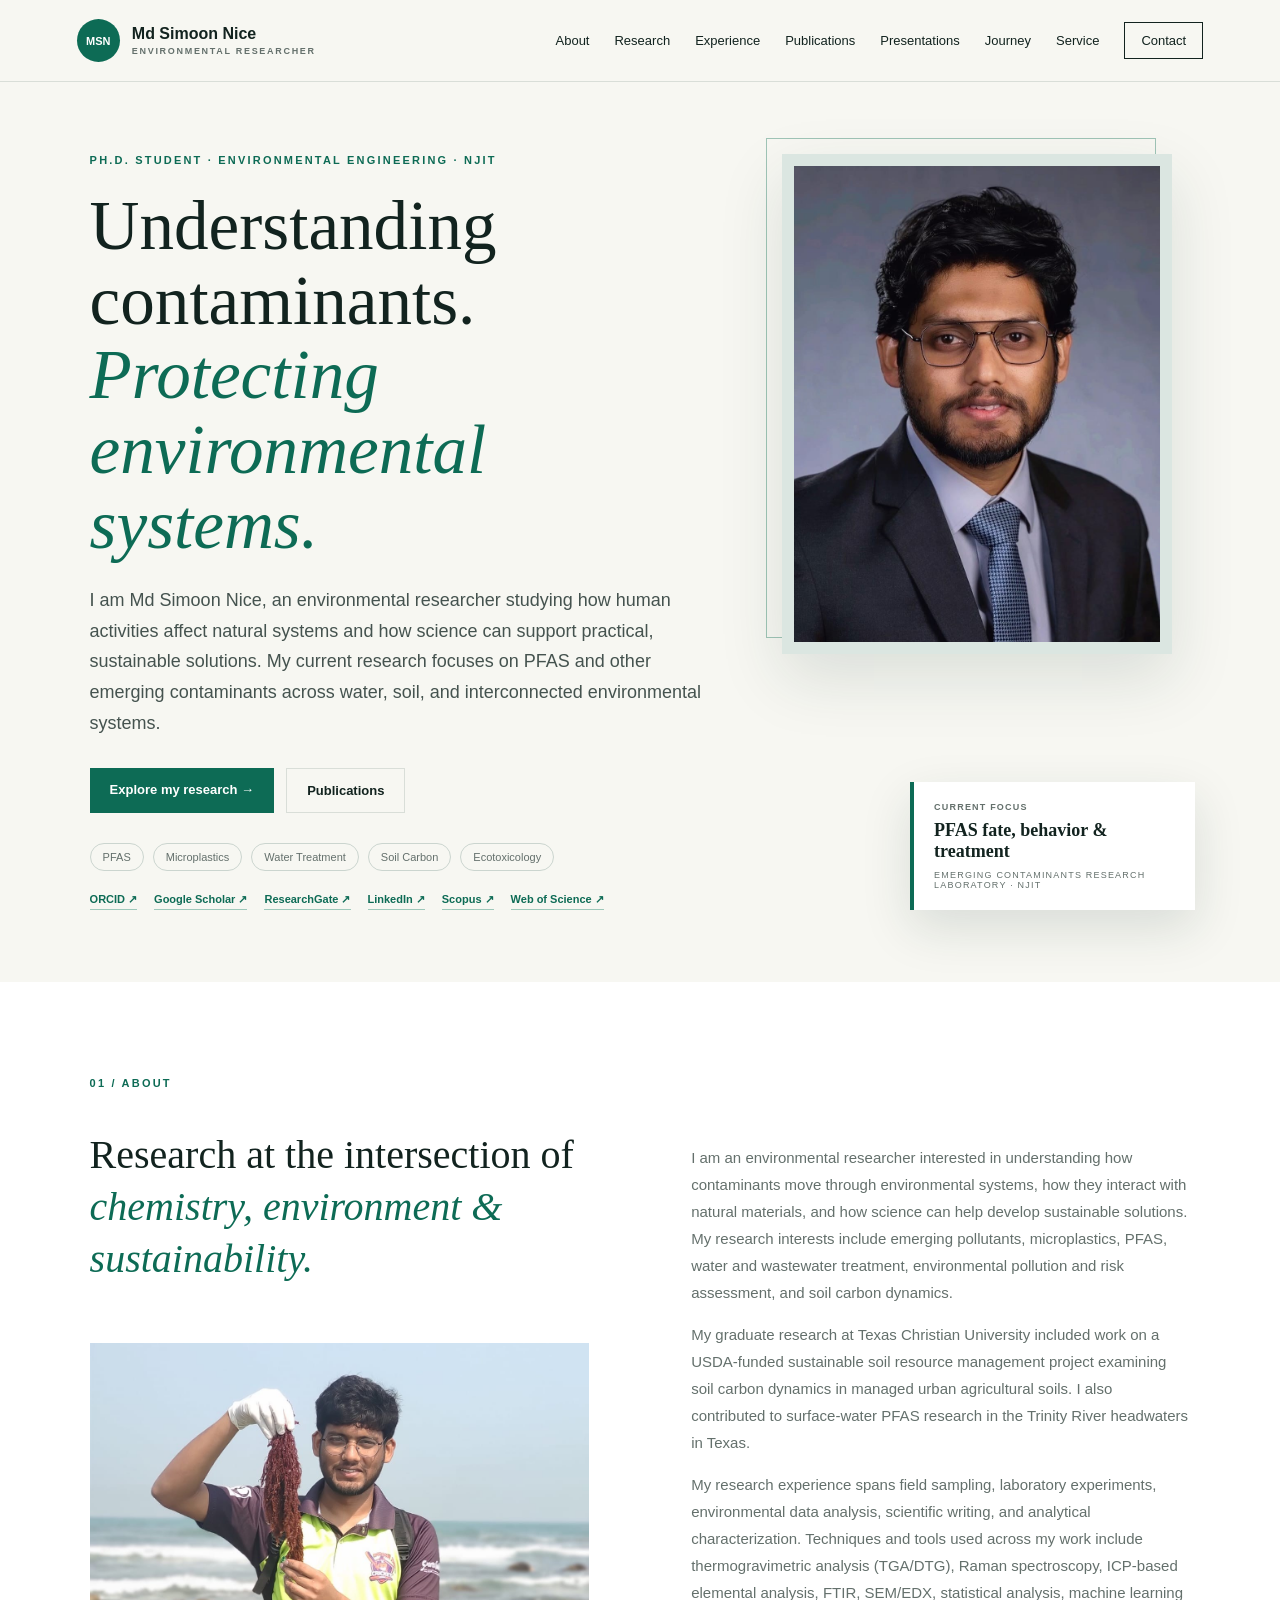
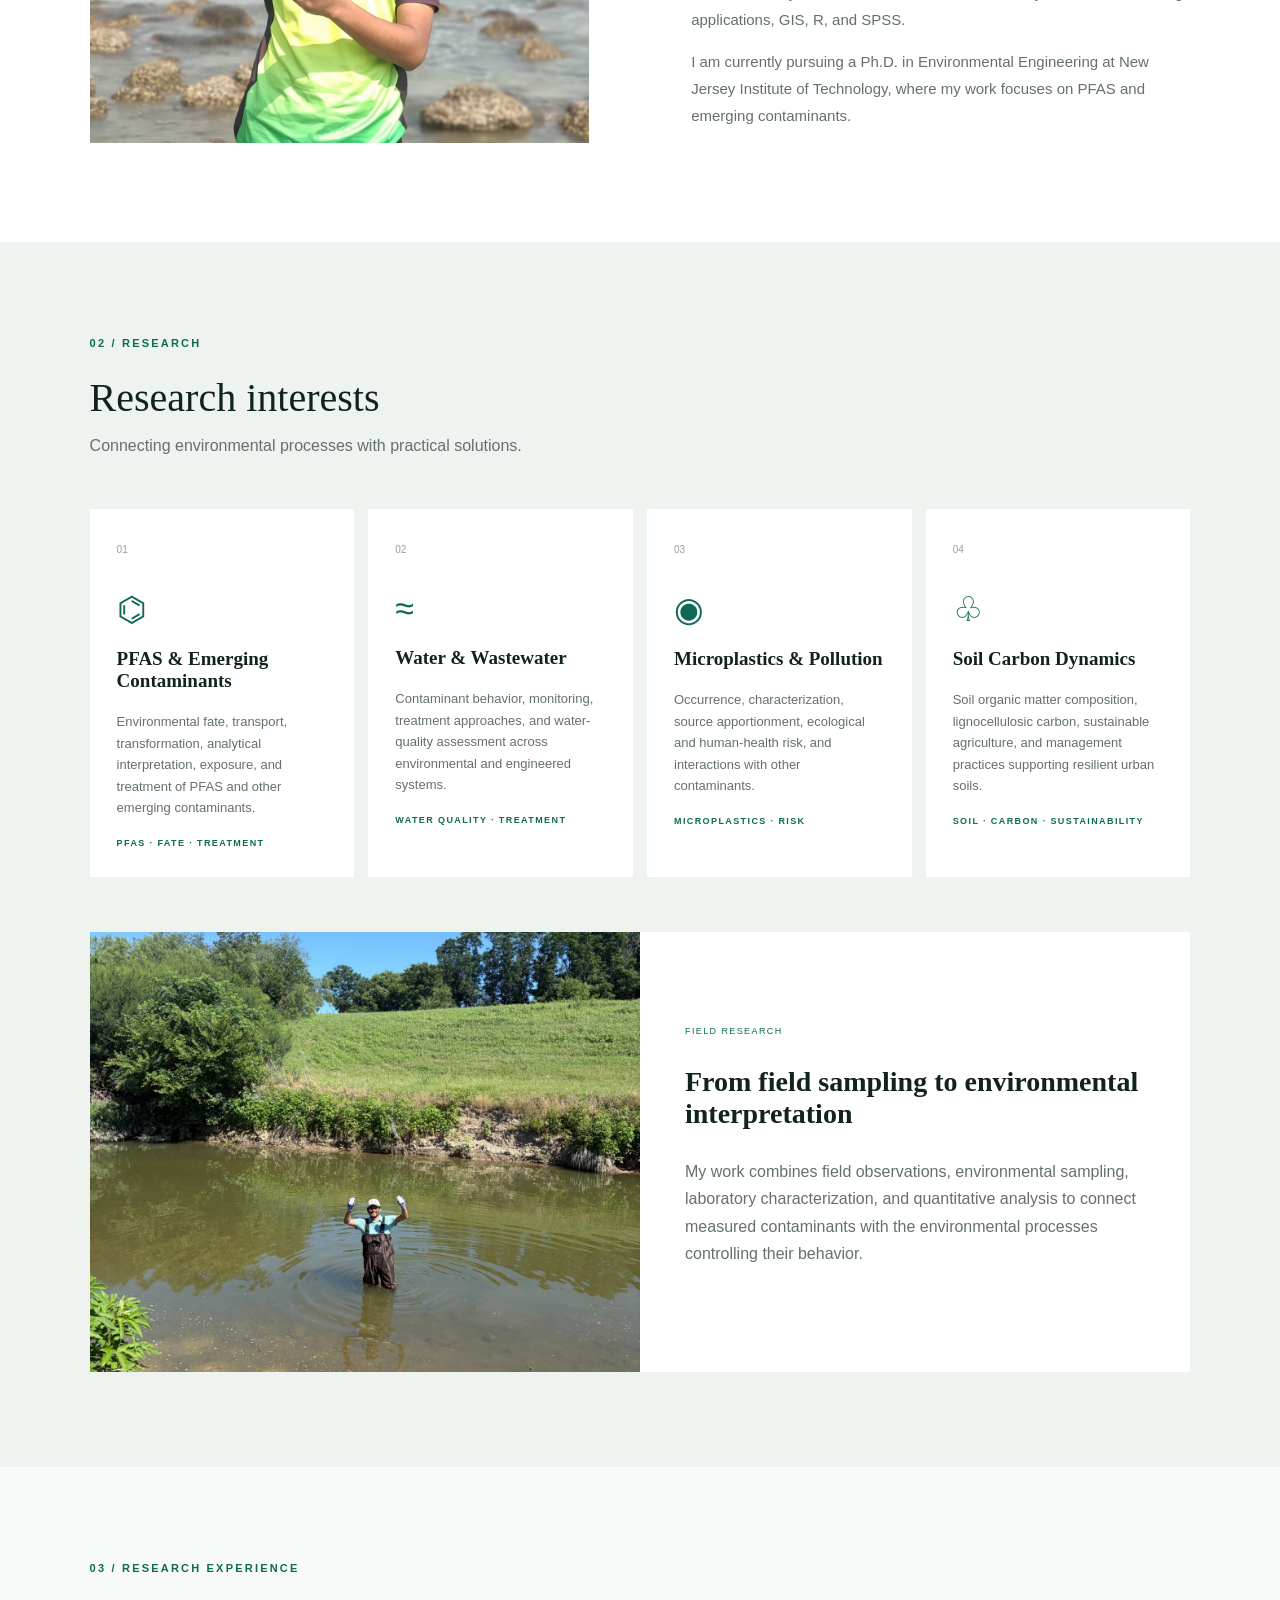
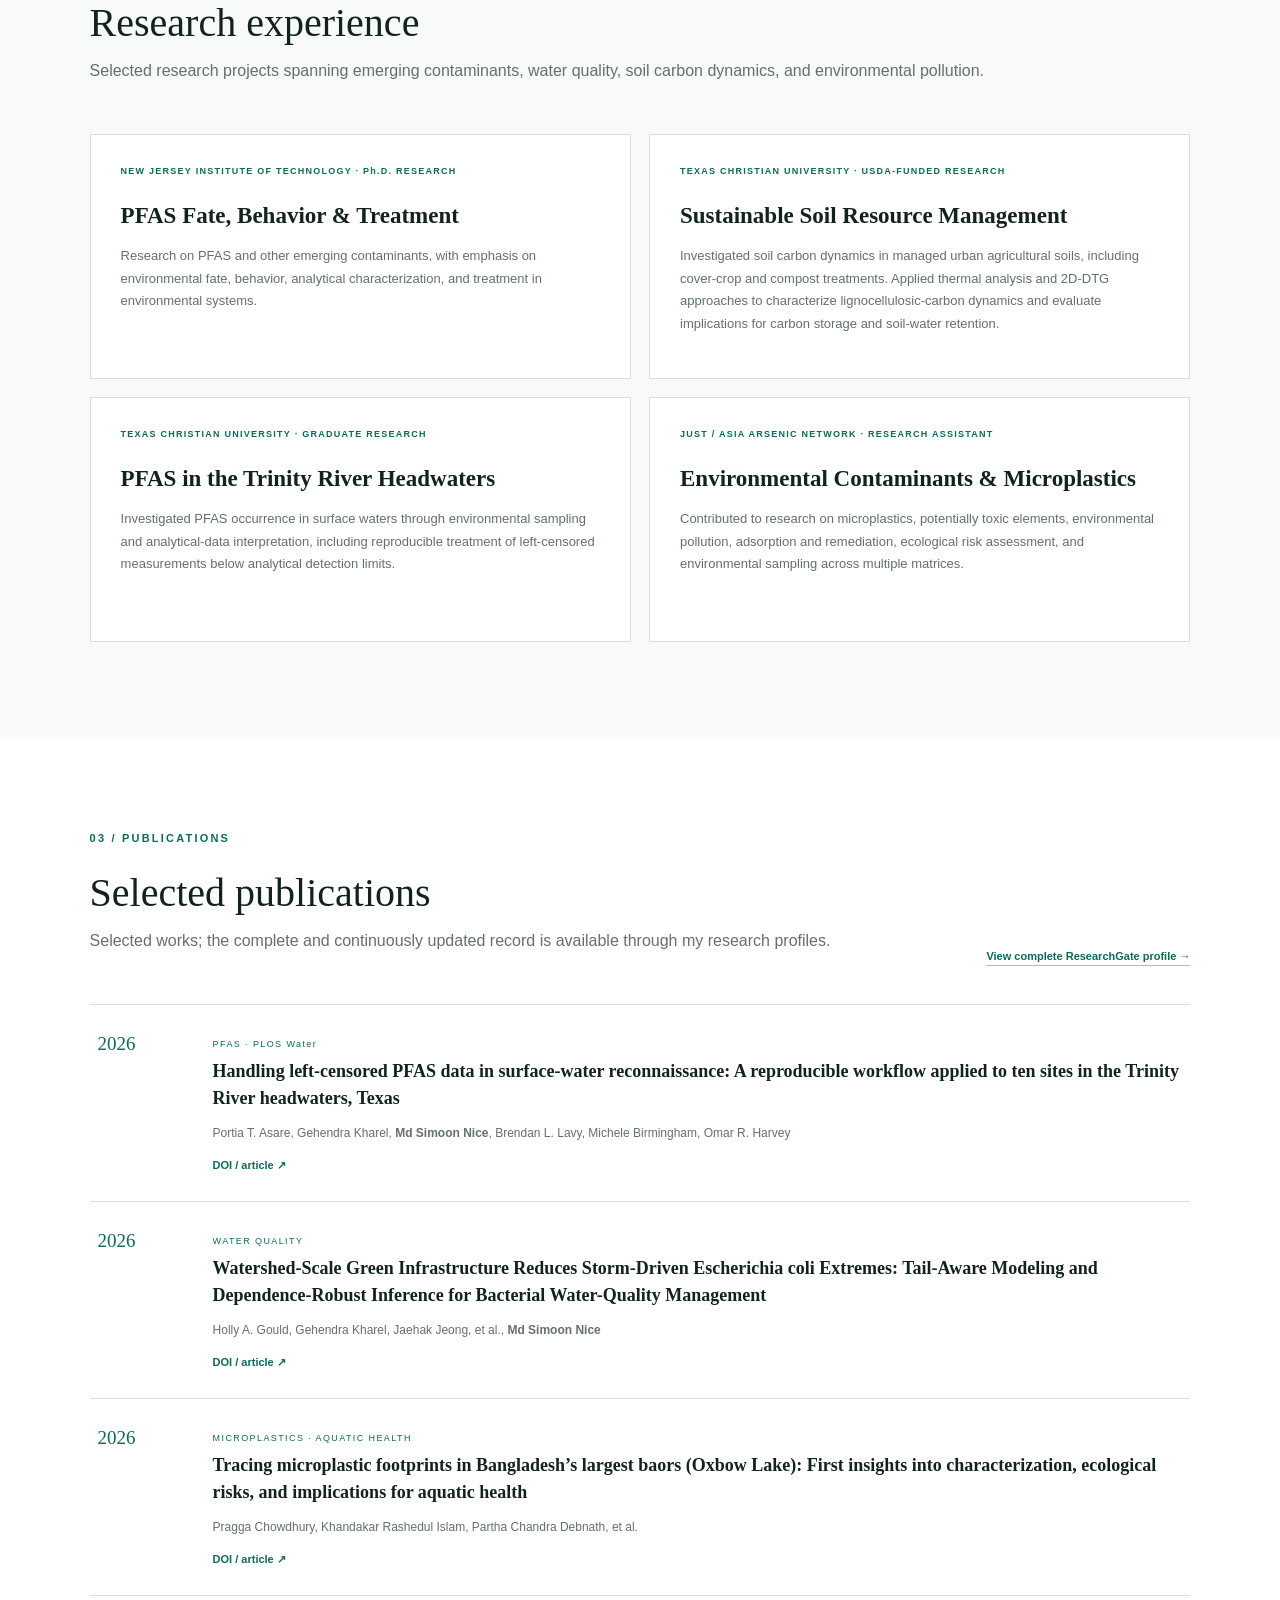
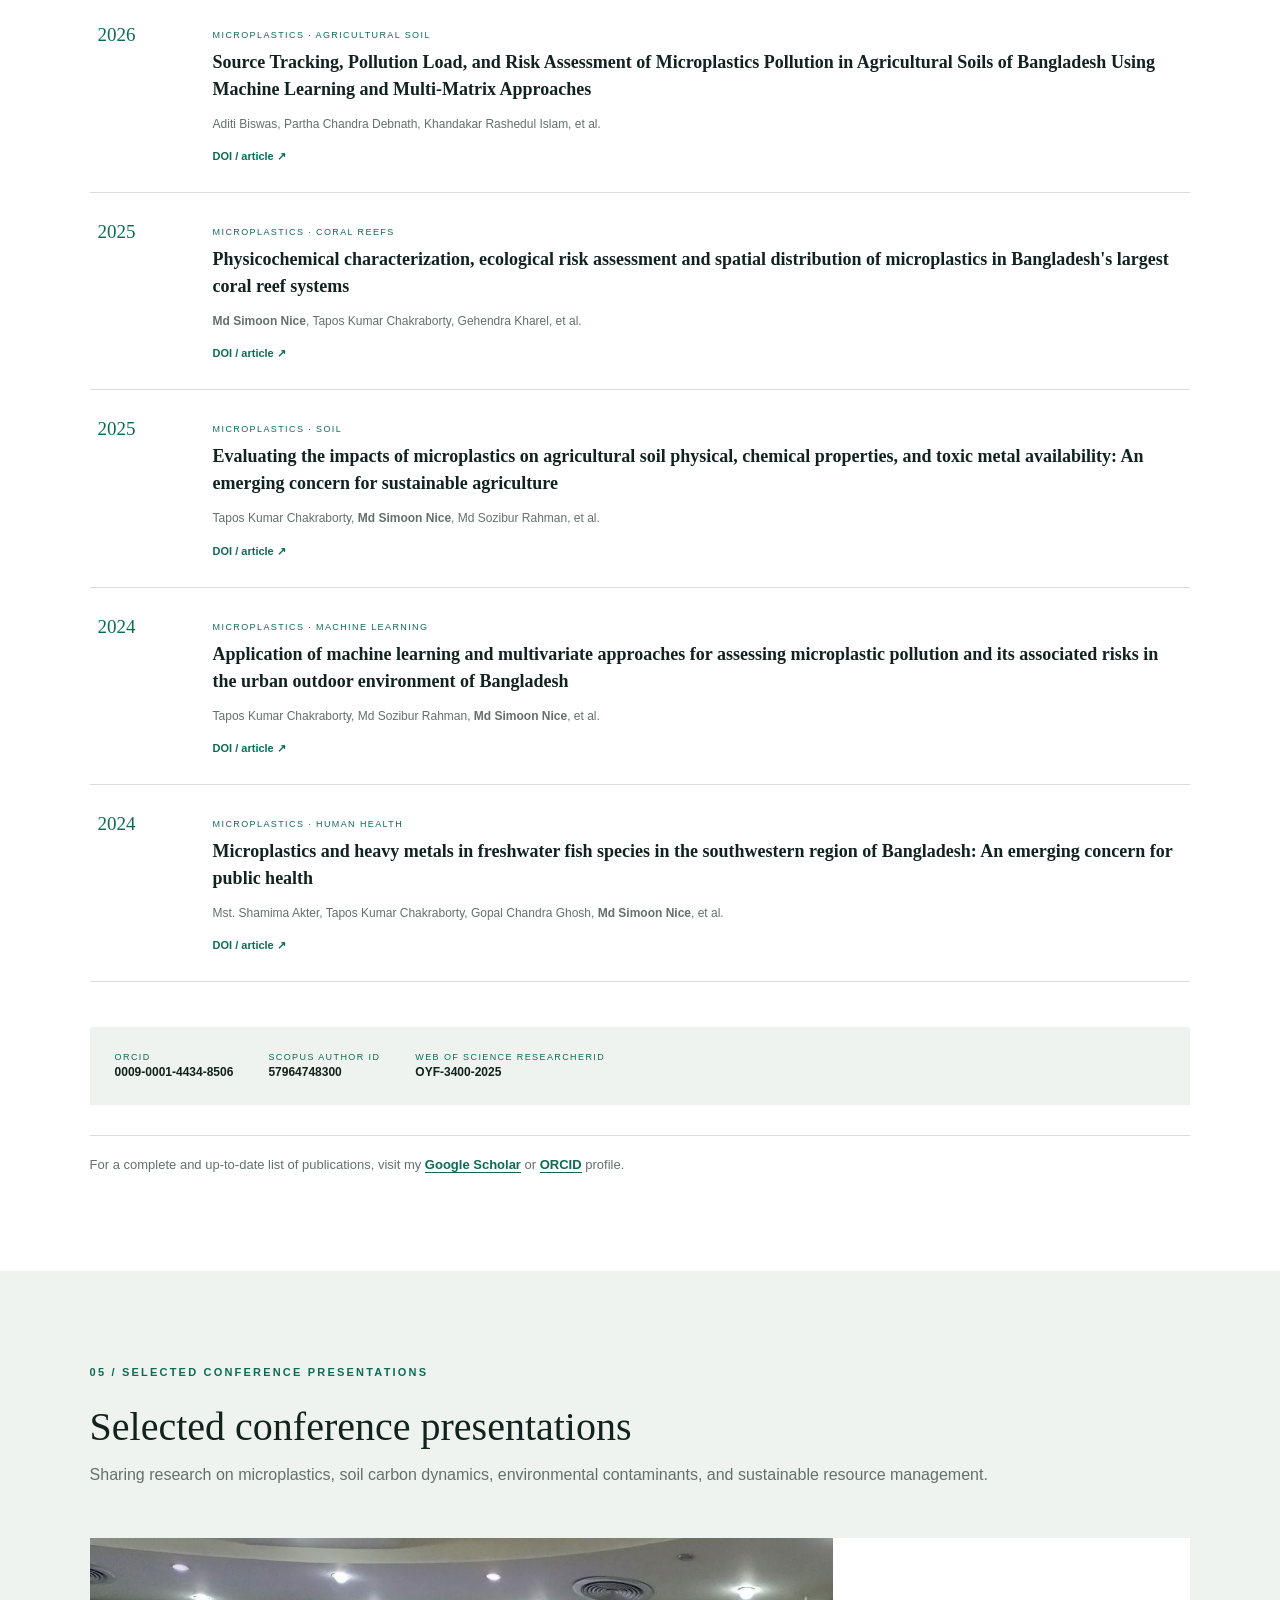
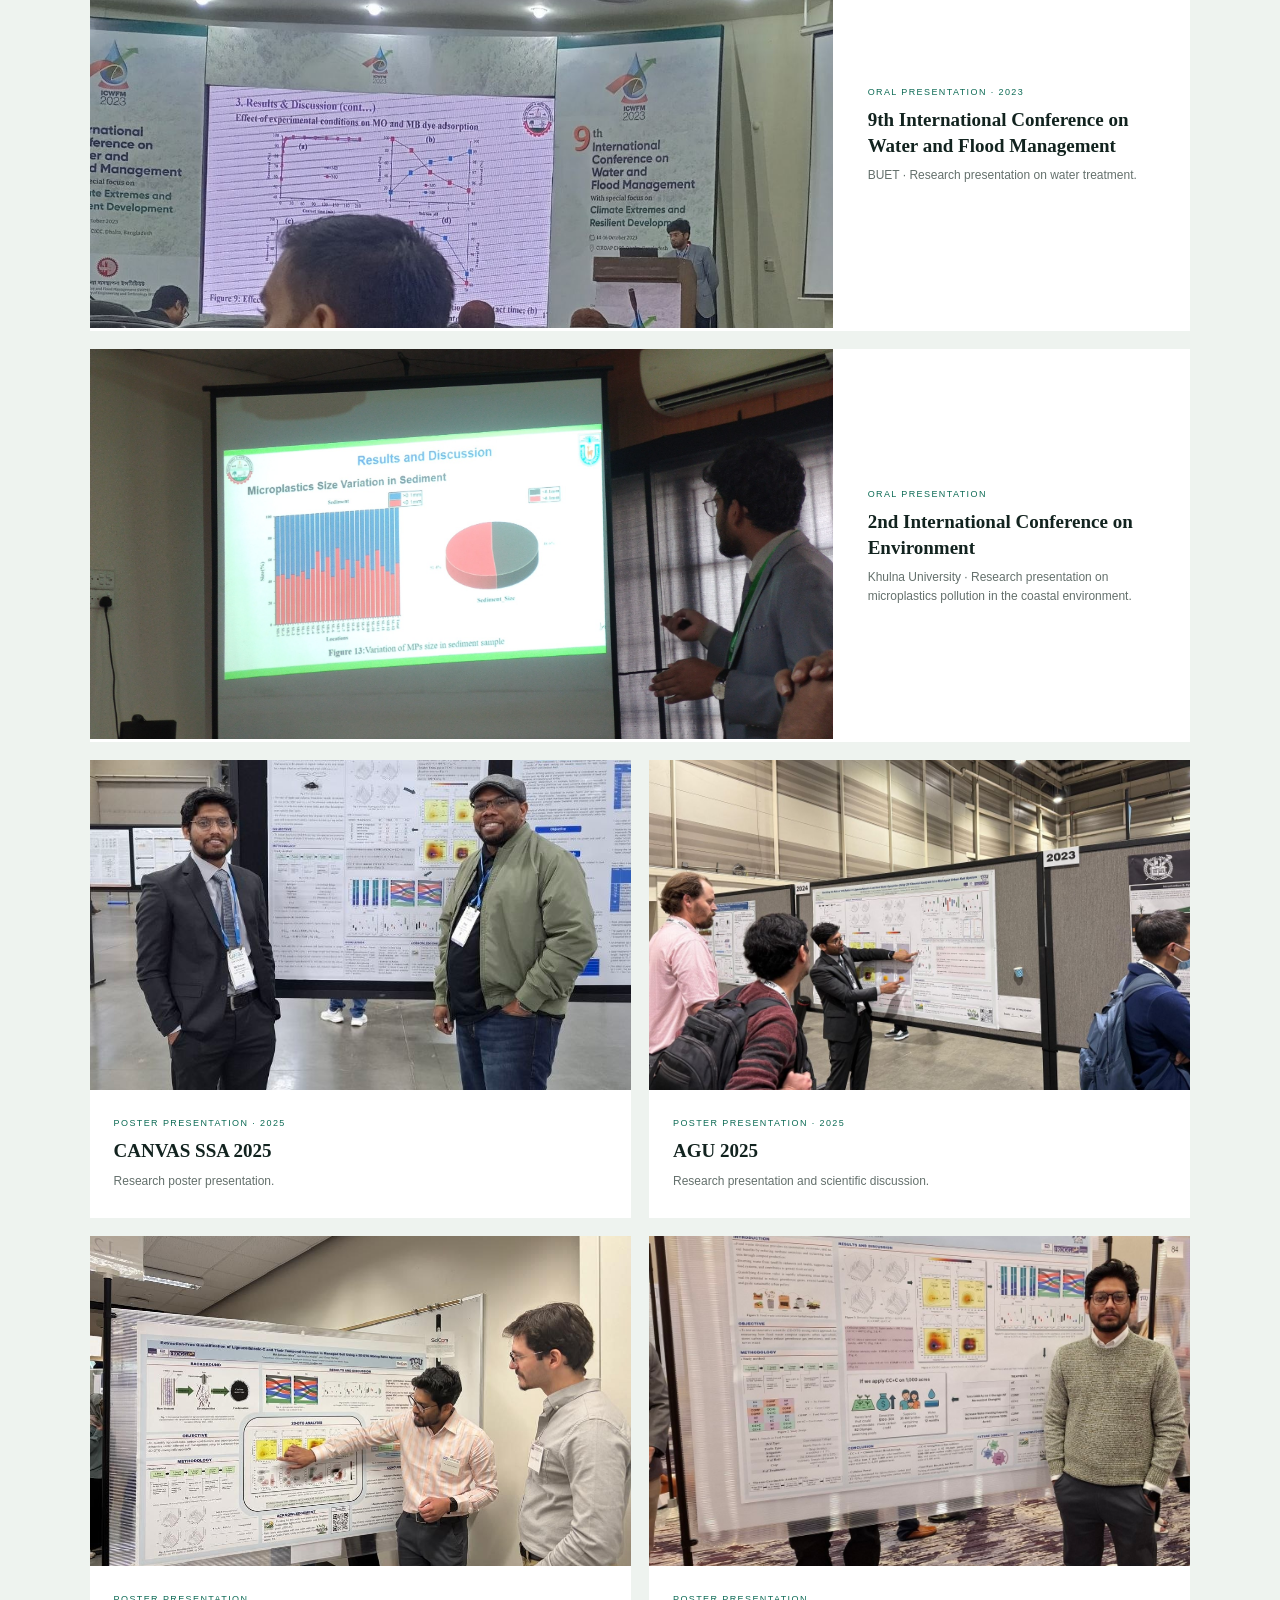
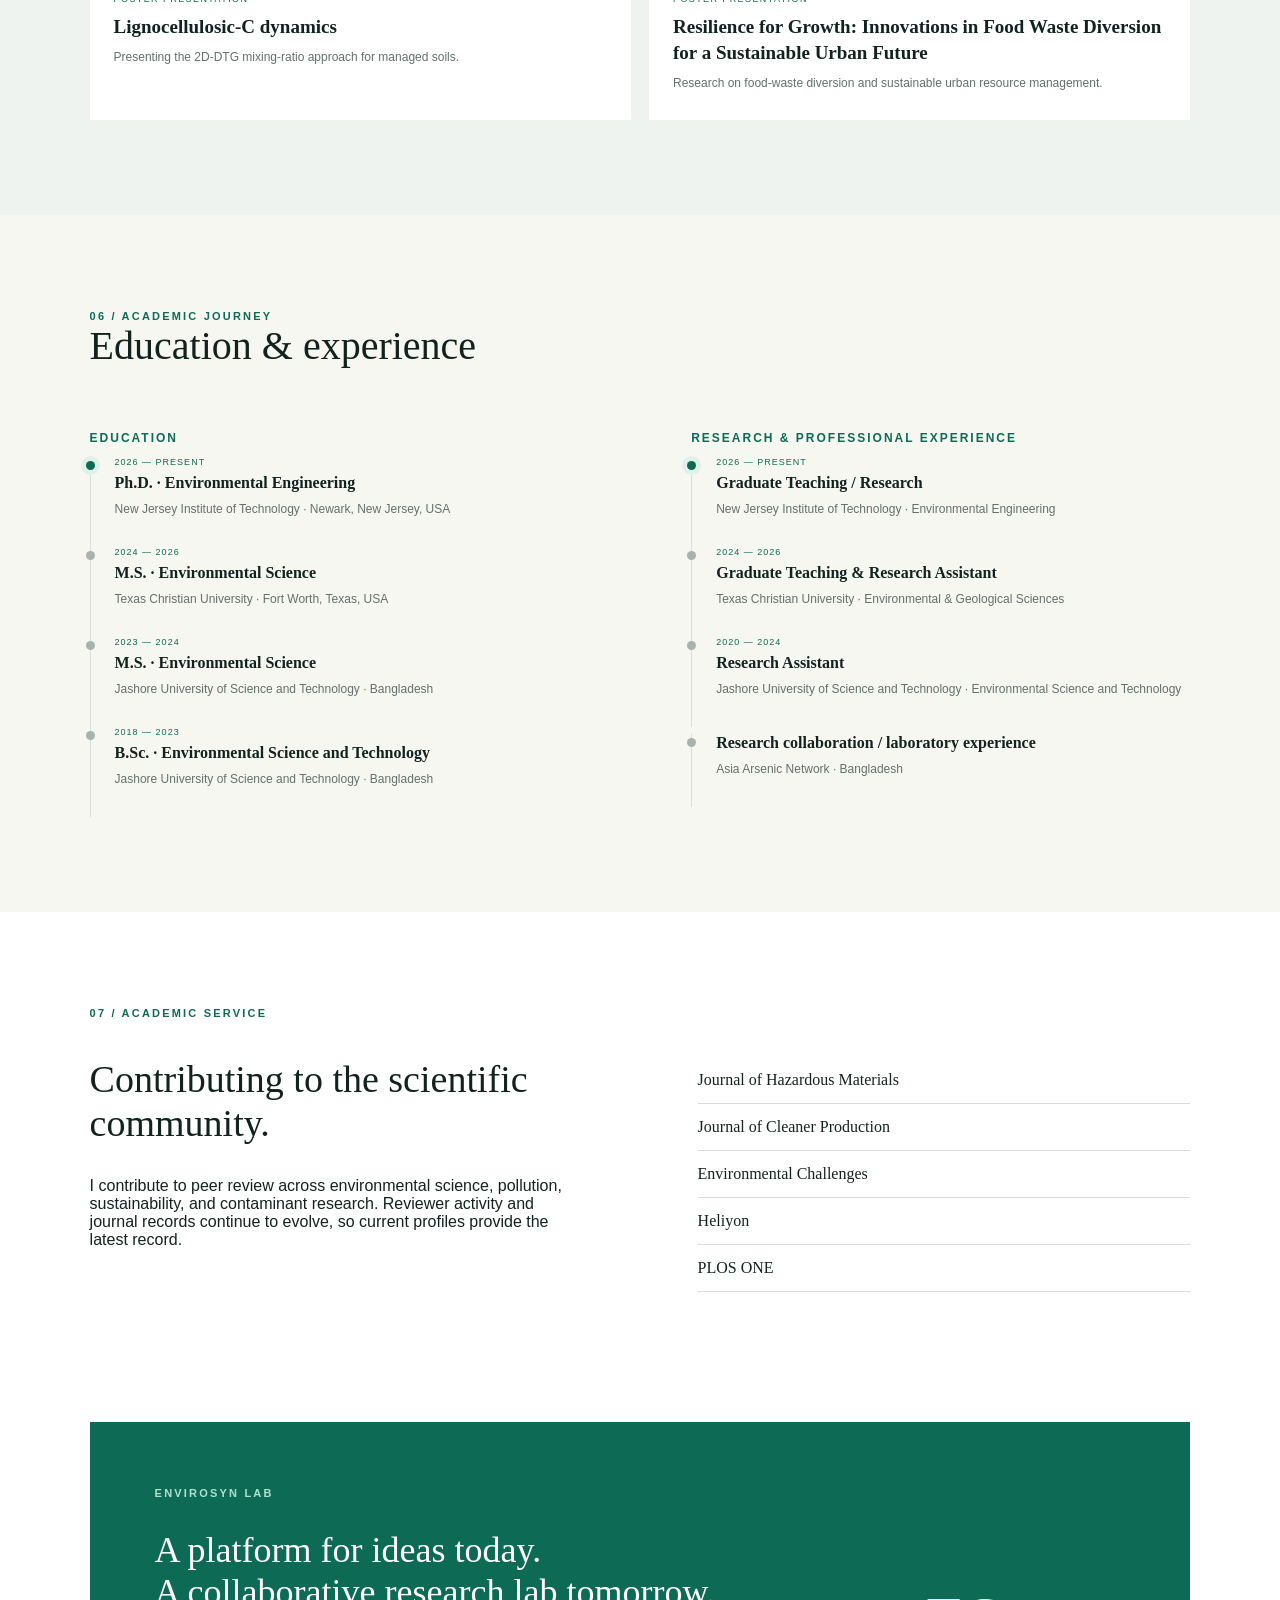
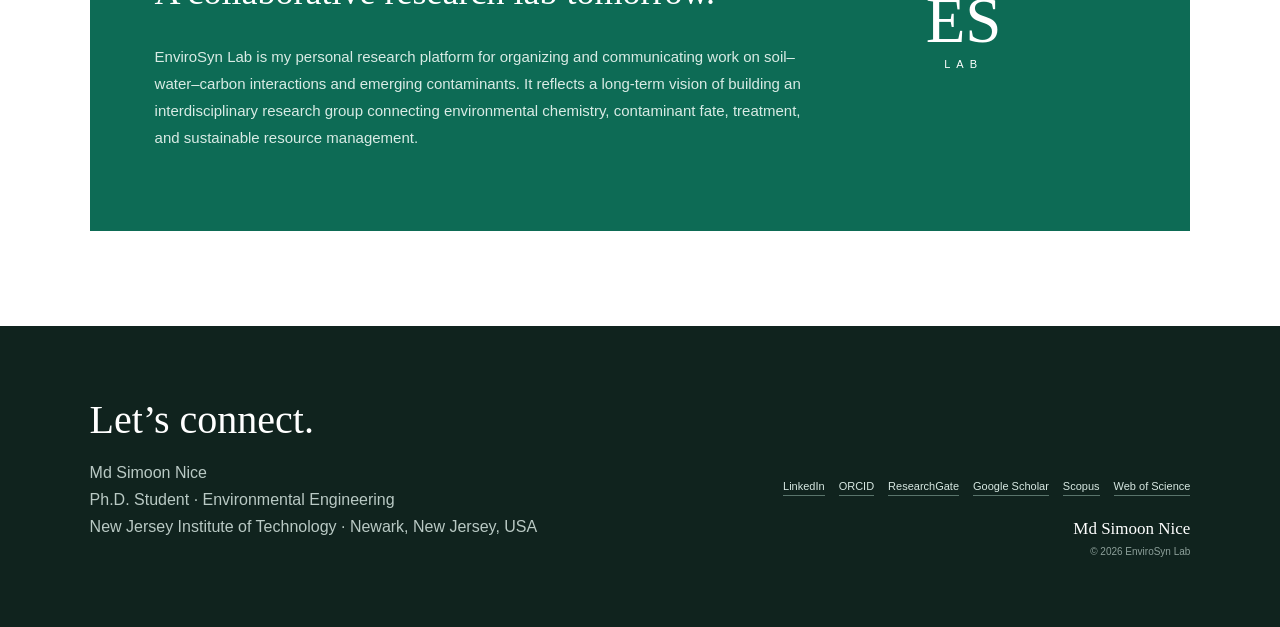
==== commit 6eebae60: "Update publications section with new entries" ====
--- a/index.html
+++ b/index.html
@@ -74,7 +74,7 @@
     </article>
   </div>
 </section>
-<section id="publications" class="section white"><div class="section-label">03 / PUBLICATIONS</div><div class="section-head"><div><h2>Selected publications</h2><p>Selected works; the complete and continuously updated record is available through my research profiles.</p></div><a class="text-link" href="https://www.researchgate.net/profile/Md-Simoon-Nice-3" target="_blank">View complete ResearchGate profile →</a></div><div class="pub-list"><article class="pub"><div class="pub-year">2026</div><div><span class="pub-tag">PFAS · PLOS Water</span><h3>Handling left-censored PFAS data in surface-water reconnaissance: A reproducible workflow applied to ten sites in the Trinity River headwaters, Texas</h3><p>Portia T. Asare, Gehendra Kharel, <strong>Md Simoon Nice</strong>, Brendan L. Lavy, Michele Birmingham, Omar R. Harvey</p><a href="https://doi.org/10.1371/journal.pwat.0000554" target="_blank" rel="noopener noreferrer">DOI / article ↗</a></div></article><article class="pub"><div class="pub-year">2026</div><div><span class="pub-tag">WATER QUALITY</span><h3>Watershed-Scale Green Infrastructure Reduces Storm-Driven Escherichia coli Extremes: Tail-Aware Modeling and Dependence-Robust Inference for Bacterial Water-Quality Management</h3><p>Holly A. Gould, Gehendra Kharel, Jaehak Jeong, et al., <strong>Md Simoon Nice</strong></p><a href="https://www.researchgate.net/profile/Md-Simoon-Nice-3" target="_blank" rel="noopener noreferrer">Research profile ↗</a></div></article><article class="pub"><div class="pub-year">2026</div><div><span class="pub-tag">MICROPLASTICS · AQUATIC HEALTH</span><h3>Tracing microplastic footprints in Bangladesh’s largest baors (Oxbow Lake): First insights into characterization, ecological risks, and implications for aquatic health</h3><p>Pragga Chowdhury, Khandakar Rashedul Islam, Partha Chandra Debnath, et al.</p><a href="https://www.researchgate.net/profile/Md-Simoon-Nice-3" target="_blank" rel="noopener noreferrer">Research profile ↗</a></div></article><article class="pub"><div class="pub-year">2026</div><div><span class="pub-tag">MICROPLASTICS · AGRICULTURAL SOIL</span><h3>Source Tracking, Pollution Load, and Risk Assessment of Microplastics Pollution in Agricultural Soils of Bangladesh Using Machine Learning and Multi-Matrix Approaches</h3><p>Aditi Biswas, Partha Chandra Debnath, Khandakar Rashedul Islam, et al.</p><a href="https://www.researchgate.net/profile/Md-Simoon-Nice-3" target="_blank" rel="noopener noreferrer">Research profile ↗</a></div></article><article class="pub"><div class="pub-year">2025</div><div><span class="pub-tag">MICROPLASTICS · CORAL REEFS</span><h3>Physicochemical characterization, ecological risk assessment and spatial distribution of microplastics in Bangladesh's largest coral reef systems</h3><p><strong>Md Simoon Nice</strong>, Tapos Kumar Chakraborty, Gehendra Kharel, et al.</p><a href="https://www.researchgate.net/profile/Md-Simoon-Nice-3" target="_blank" rel="noopener noreferrer">Research profile ↗</a></div></article><article class="pub"><div class="pub-year">2025</div><div><span class="pub-tag">MICROPLASTICS · SOIL</span><h3>Evaluating the impacts of microplastics on agricultural soil physical, chemical properties, and toxic metal availability: An emerging concern for sustainable agriculture</h3><p>Tapos Kumar Chakraborty, <strong>Md Simoon Nice</strong>, Md Sozibur Rahman, et al.</p><a href="https://doi.org/10.1371/journal.pone.0304811" target="_blank" rel="noopener noreferrer">DOI / article ↗</a></div></article><article class="pub"><div class="pub-year">2024</div><div><span class="pub-tag">MICROPLASTICS · MACHINE LEARNING</span><h3>Application of machine learning and multivariate approaches for assessing microplastic pollution and its associated risks in the urban outdoor environment of Bangladesh</h3><p>Tapos Kumar Chakraborty, Md Sozibur Rahman, <strong>Md Simoon Nice</strong>, et al.</p><a href="https://www.researchgate.net/profile/Md-Simoon-Nice-3" target="_blank" rel="noopener noreferrer">Research profile ↗</a></div></article><article class="pub"><div class="pub-year">2024</div><div><span class="pub-tag">MICROPLASTICS · HUMAN HEALTH</span><h3>Microplastics and heavy metals in freshwater fish species in the southwestern region of Bangladesh: An emerging concern for public health</h3><p>Mst. Shamima Akter, Tapos Kumar Chakraborty, Gopal Chandra Ghosh, <strong>Md Simoon Nice</strong>, et al.</p><a href="https://doi.org/10.1016/j.emcon.2024.100325" target="_blank" rel="noopener noreferrer">DOI / article ↗</a></div></article></div>
+<section id="publications" class="section white"><div class="section-label">03 / PUBLICATIONS</div><div class="section-head"><div><h2>Selected publications</h2><p>Selected works; the complete and continuously updated record is available through my research profiles.</p></div><a class="text-link" href="https://www.researchgate.net/profile/Md-Simoon-Nice-3" target="_blank">View complete ResearchGate profile →</a></div><div class="pub-list"><article class="pub"><div class="pub-year">2026</div><div><span class="pub-tag">PFAS · PLOS Water</span><h3>Handling left-censored PFAS data in surface-water reconnaissance: A reproducible workflow applied to ten sites in the Trinity River headwaters, Texas</h3><p>Portia T. Asare, Gehendra Kharel, <strong>Md Simoon Nice</strong>, Brendan L. Lavy, Michele Birmingham, Omar R. Harvey</p><a href="https://doi.org/10.1371/journal.pwat.0000554" target="_blank" rel="noopener noreferrer">DOI / article ↗</a></div></article><article class="pub"><div class="pub-year">2026</div><div><span class="pub-tag">WATER QUALITY</span><h3>Watershed-Scale Green Infrastructure Reduces Storm-Driven Escherichia coli Extremes: Tail-Aware Modeling and Dependence-Robust Inference for Bacterial Water-Quality Management</h3><p>Holly A. Gould, Gehendra Kharel, Jaehak Jeong, et al., <strong>Md Simoon Nice</strong></p><a href="https://doi.org/10.1016/j.clwat.2026.100283" target="_blank" rel="noopener noreferrer">DOI / article ↗</a></div></article><article class="pub"><div class="pub-year">2026</div><div><span class="pub-tag">MICROPLASTICS · AQUATIC HEALTH</span><h3>Tracing microplastic footprints in Bangladesh’s largest baors (Oxbow Lake): First insights into characterization, ecological risks, and implications for aquatic health</h3><p>Pragga Chowdhury, Khandakar Rashedul Islam, Partha Chandra Debnath, et al.</p><a href="https://doi.org/10.1016/j.ecoenv.2026.119820" target="_blank" rel="noopener noreferrer">DOI / article ↗</a></div></article><article class="pub"><div class="pub-year">2026</div><div><span class="pub-tag">MICROPLASTICS · AGRICULTURAL SOIL</span><h3>Source Tracking, Pollution Load, and Risk Assessment of Microplastics Pollution in Agricultural Soils of Bangladesh Using Machine Learning and Multi-Matrix Approaches</h3><p>Aditi Biswas, Partha Chandra Debnath, Khandakar Rashedul Islam, et al.</p><a href="https://doi.org/10.1016/j.envpol.2026.127669" target="_blank" rel="noopener noreferrer">DOI / article ↗</a></div></article><article class="pub"><div class="pub-year">2025</div><div><span class="pub-tag">MICROPLASTICS · CORAL REEFS</span><h3>Physicochemical characterization, ecological risk assessment and spatial distribution of microplastics in Bangladesh's largest coral reef systems</h3><p><strong>Md Simoon Nice</strong>, Tapos Kumar Chakraborty, Gehendra Kharel, et al.</p><a href="https://doi.org/10.1016/j.pce.2025.104164" target="_blank" rel="noopener noreferrer">DOI / article ↗</a></div></article><article class="pub"><div class="pub-year">2025</div><div><span class="pub-tag">MICROPLASTICS · SOIL</span><h3>Evaluating the impacts of microplastics on agricultural soil physical, chemical properties, and toxic metal availability: An emerging concern for sustainable agriculture</h3><p>Tapos Kumar Chakraborty, <strong>Md Simoon Nice</strong>, Md Sozibur Rahman, et al.</p><a href="https://doi.org/10.1371/journal.pone.0304811" target="_blank" rel="noopener noreferrer">DOI / article ↗</a></div></article><article class="pub"><div class="pub-year">2024</div><div><span class="pub-tag">MICROPLASTICS · MACHINE LEARNING</span><h3>Application of machine learning and multivariate approaches for assessing microplastic pollution and its associated risks in the urban outdoor environment of Bangladesh</h3><p>Tapos Kumar Chakraborty, Md Sozibur Rahman, <strong>Md Simoon Nice</strong>, et al.</p><a href="https://doi.org/10.1016/j.jhazmat.2024.134359" target="_blank" rel="noopener noreferrer">DOI / article ↗</a></div></article><article class="pub"><div class="pub-year">2024</div><div><span class="pub-tag">MICROPLASTICS · HUMAN HEALTH</span><h3>Microplastics and heavy metals in freshwater fish species in the southwestern region of Bangladesh: An emerging concern for public health</h3><p>Mst. Shamima Akter, Tapos Kumar Chakraborty, Gopal Chandra Ghosh, <strong>Md Simoon Nice</strong>, et al.</p><a href="https://doi.org/10.1016/j.emcon.2024.100325" target="_blank" rel="noopener noreferrer">DOI / article ↗</a></div></article></div>
 <div class="ids"><a href="https://orcid.org/0009-0001-4434-8506" target="_blank"><span>ORCID</span><b>0009-0001-4434-8506</b></a><a href="https://www.scopus.com/authid/detail.uri?authorId=57964748300" target="_blank"><span>Scopus Author ID</span><b>57964748300</b></a><a href="https://www.webofscience.com/wos/author/record/OYF-3400-2025" target="_blank"><span>Web of Science ResearcherID</span><b>OYF-3400-2025</b></a></div><p class="publication-profile-note">For a complete and up-to-date list of publications, visit my <a href="https://scholar.google.com/citations?hl=en&amp;user=2_svu4MAAAAJ" target="_blank" rel="noopener">Google Scholar</a> or <a href="https://orcid.org/0009-0001-4434-8506" target="_blank" rel="noopener">ORCID</a> profile.</p></section>
 
 
@@ -103,4 +103,4 @@
 <section class="section lab"><div class="lab-box"><div><div class="section-label light">ENVIROSYN LAB</div><h2>A platform for ideas today.<br>A collaborative research lab tomorrow.</h2><p>EnviroSyn Lab is my personal research platform for organizing and communicating work on soil–water–carbon interactions and emerging contaminants. It reflects a long-term vision of building an interdisciplinary research group connecting environmental chemistry, contaminant fate, treatment, and sustainable resource management.</p></div><div class="lab-mark">ES<span>LAB</span></div></div></section>
 </main>
 <footer id="contact"><div><h2>Let’s connect.</h2><p>Md Simoon Nice<br>Ph.D. Student · Environmental Engineering<br>New Jersey Institute of Technology · Newark, New Jersey, USA</p></div><div class="footer-right"><div class="footer-social"><a href="https://www.linkedin.com/in/md-simoon-nice" target="_blank">LinkedIn</a><a href="https://orcid.org/0009-0001-4434-8506" target="_blank">ORCID</a><a href="https://www.researchgate.net/profile/Md-Simoon-Nice-3" target="_blank">ResearchGate</a><a href="https://scholar.google.com/scholar?q=%22Md+Simoon+Nice%22" target="_blank">Google Scholar</a><a href="https://www.scopus.com/authid/detail.uri?authorId=57964748300" target="_blank">Scopus</a><a href="https://www.webofscience.com/wos/author/record/OYF-3400-2025" target="_blank">Web of Science</a></div><div class="footer-brand">Md Simoon Nice<span>© 2026 EnviroSyn Lab</span></div></div></footer>
-<script src="js/main.js"></script></body></html>+<script src="js/main.js"></script></body></html>
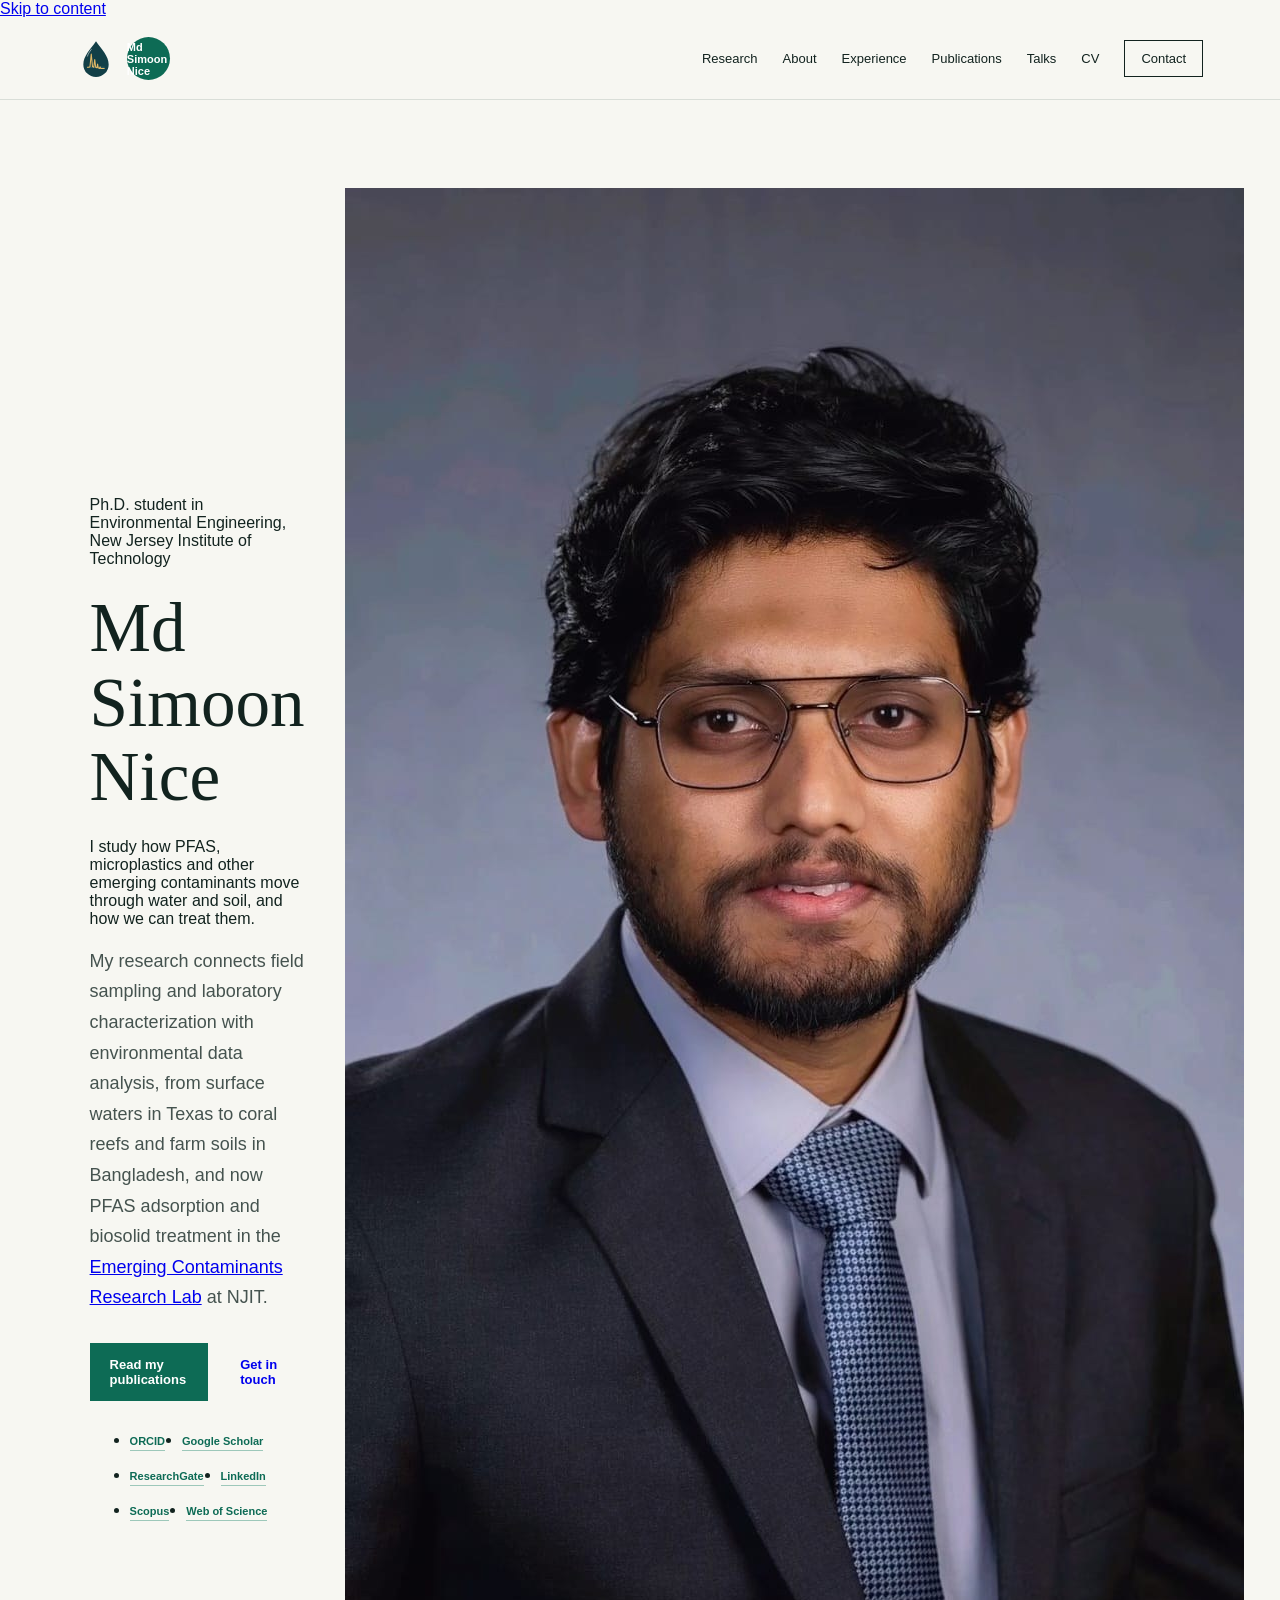
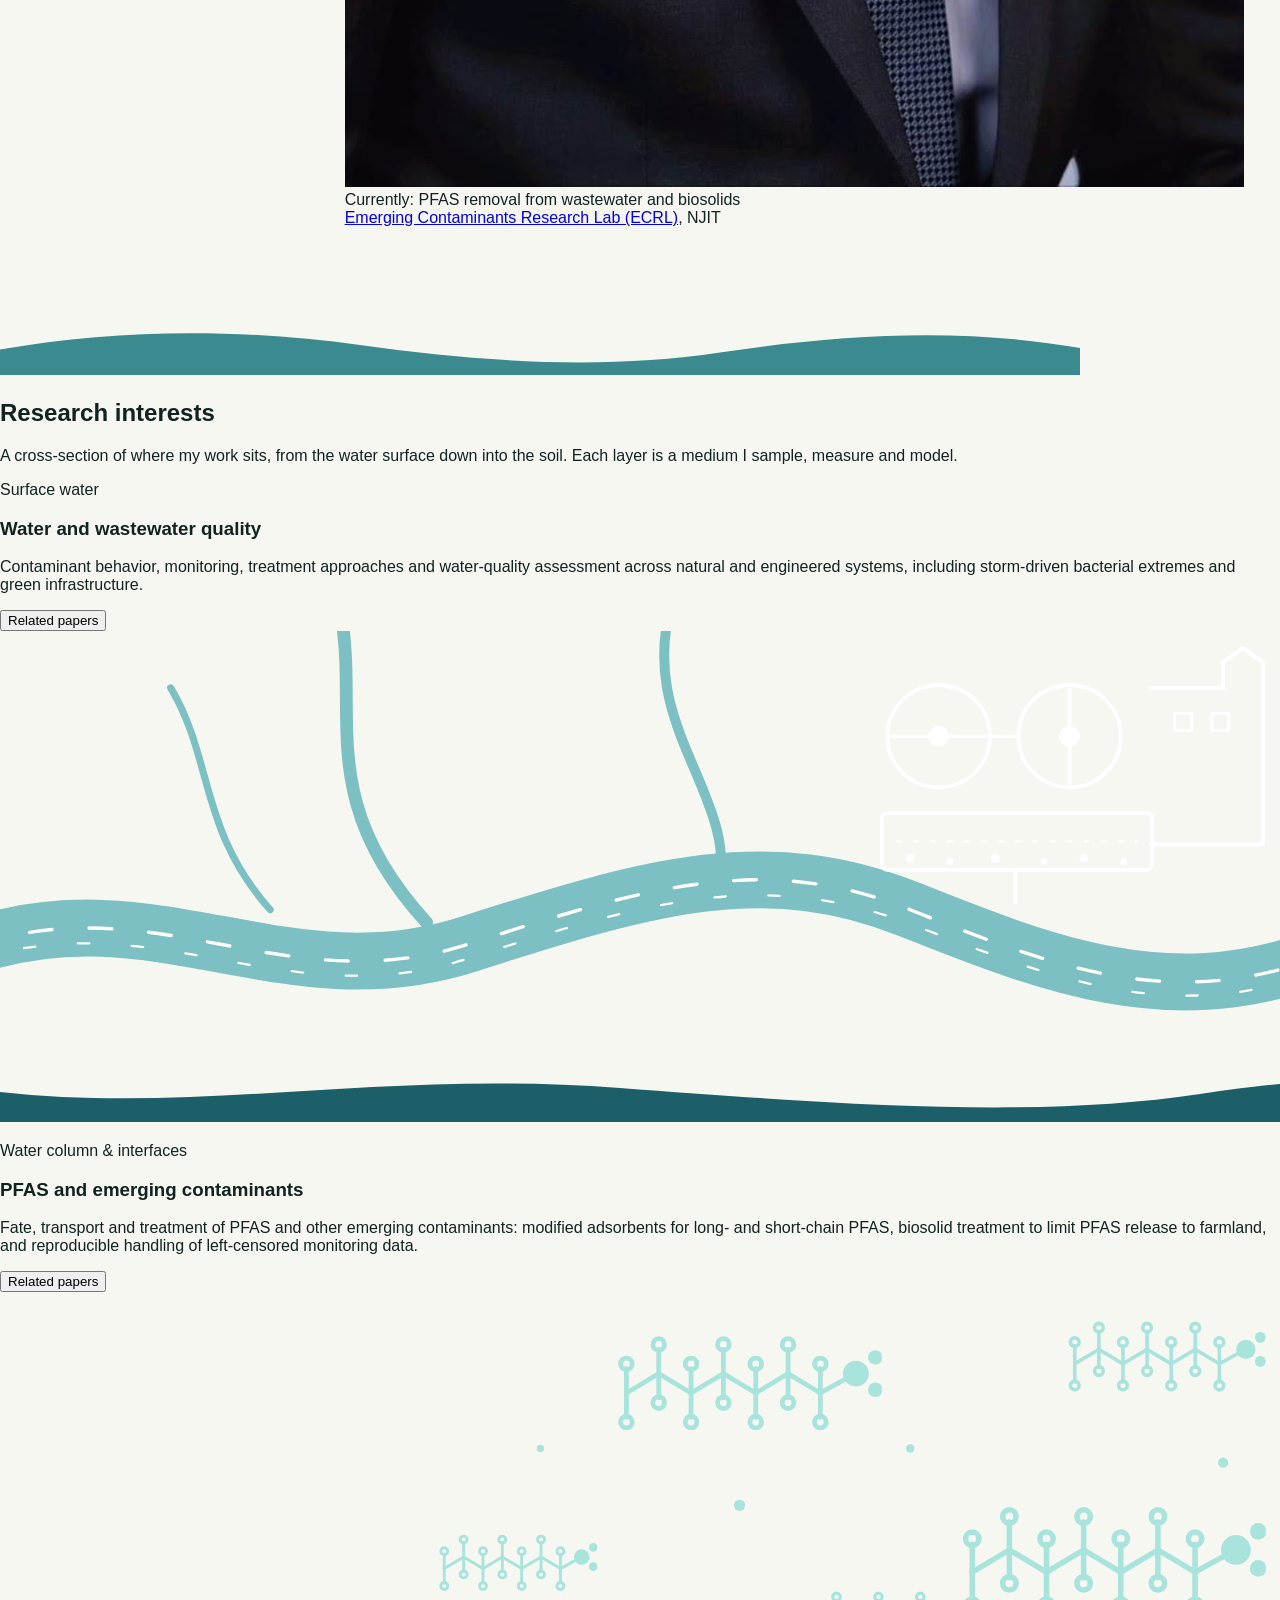
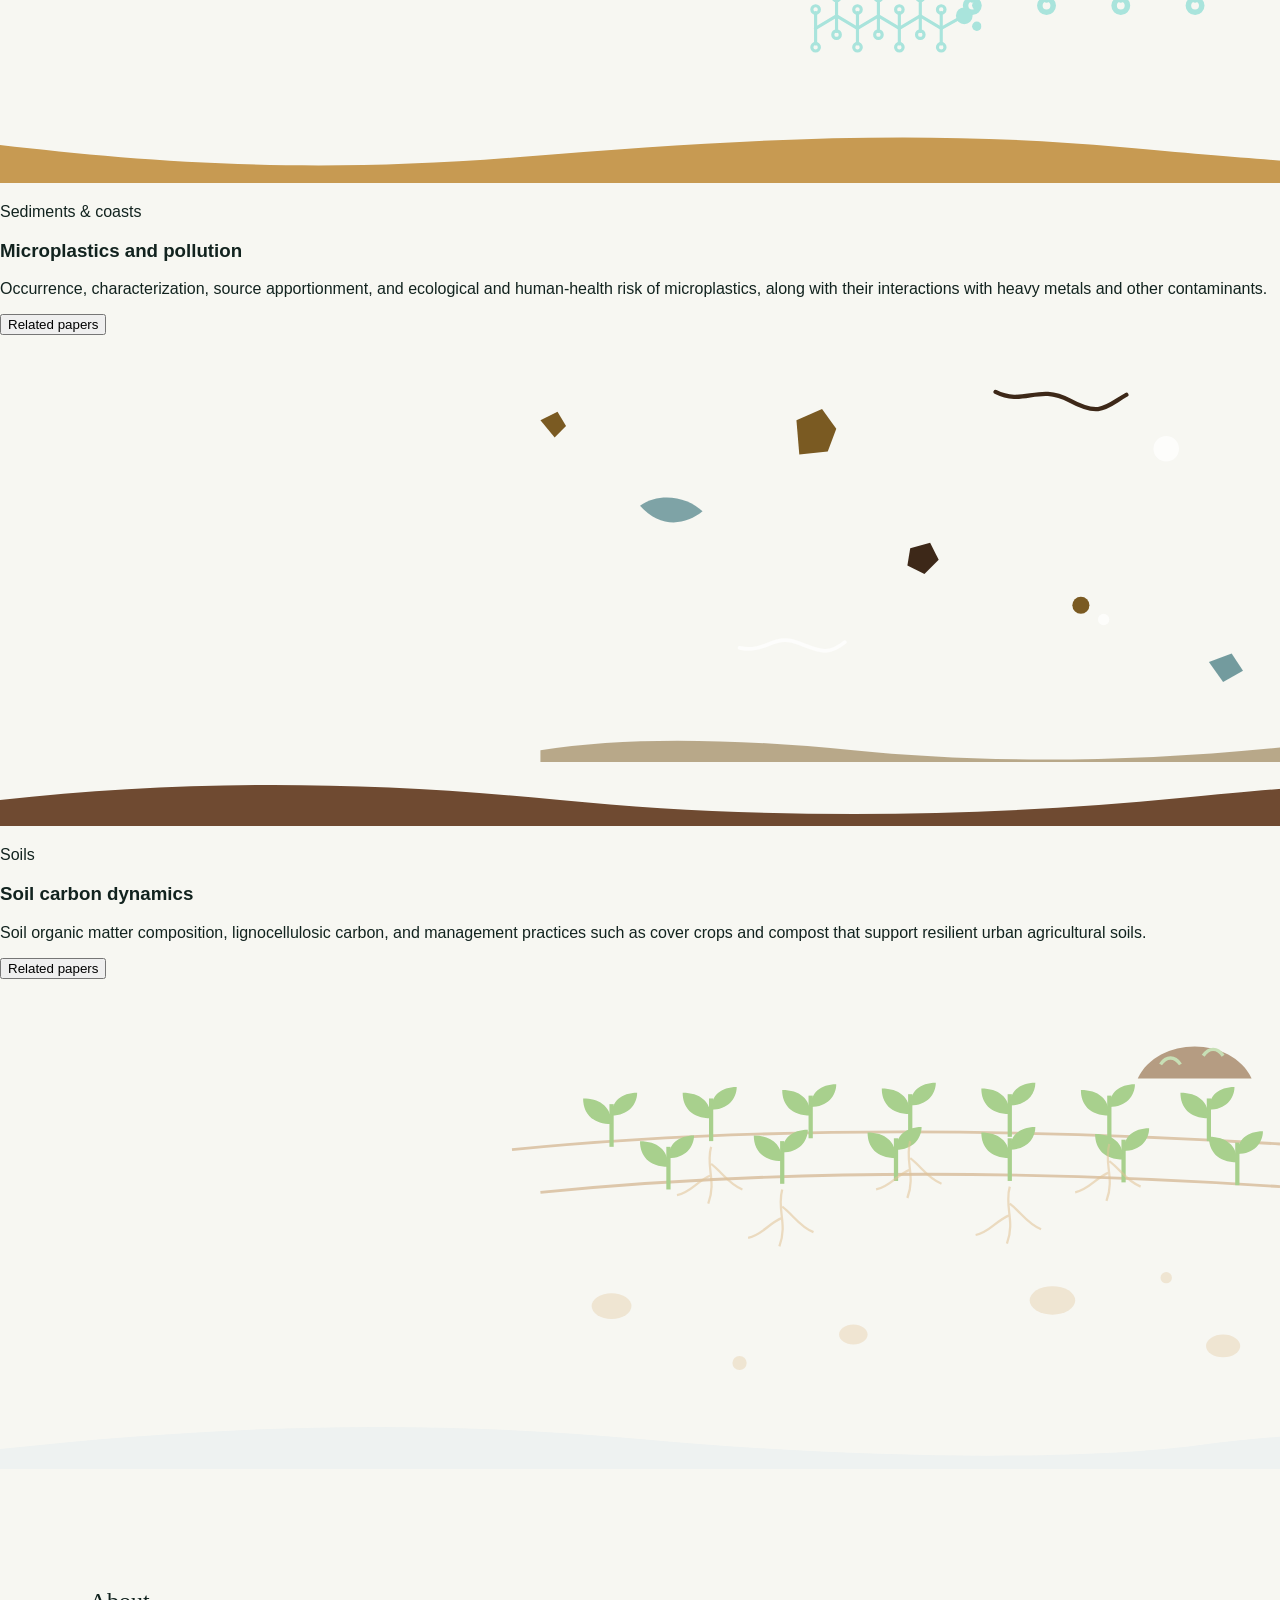
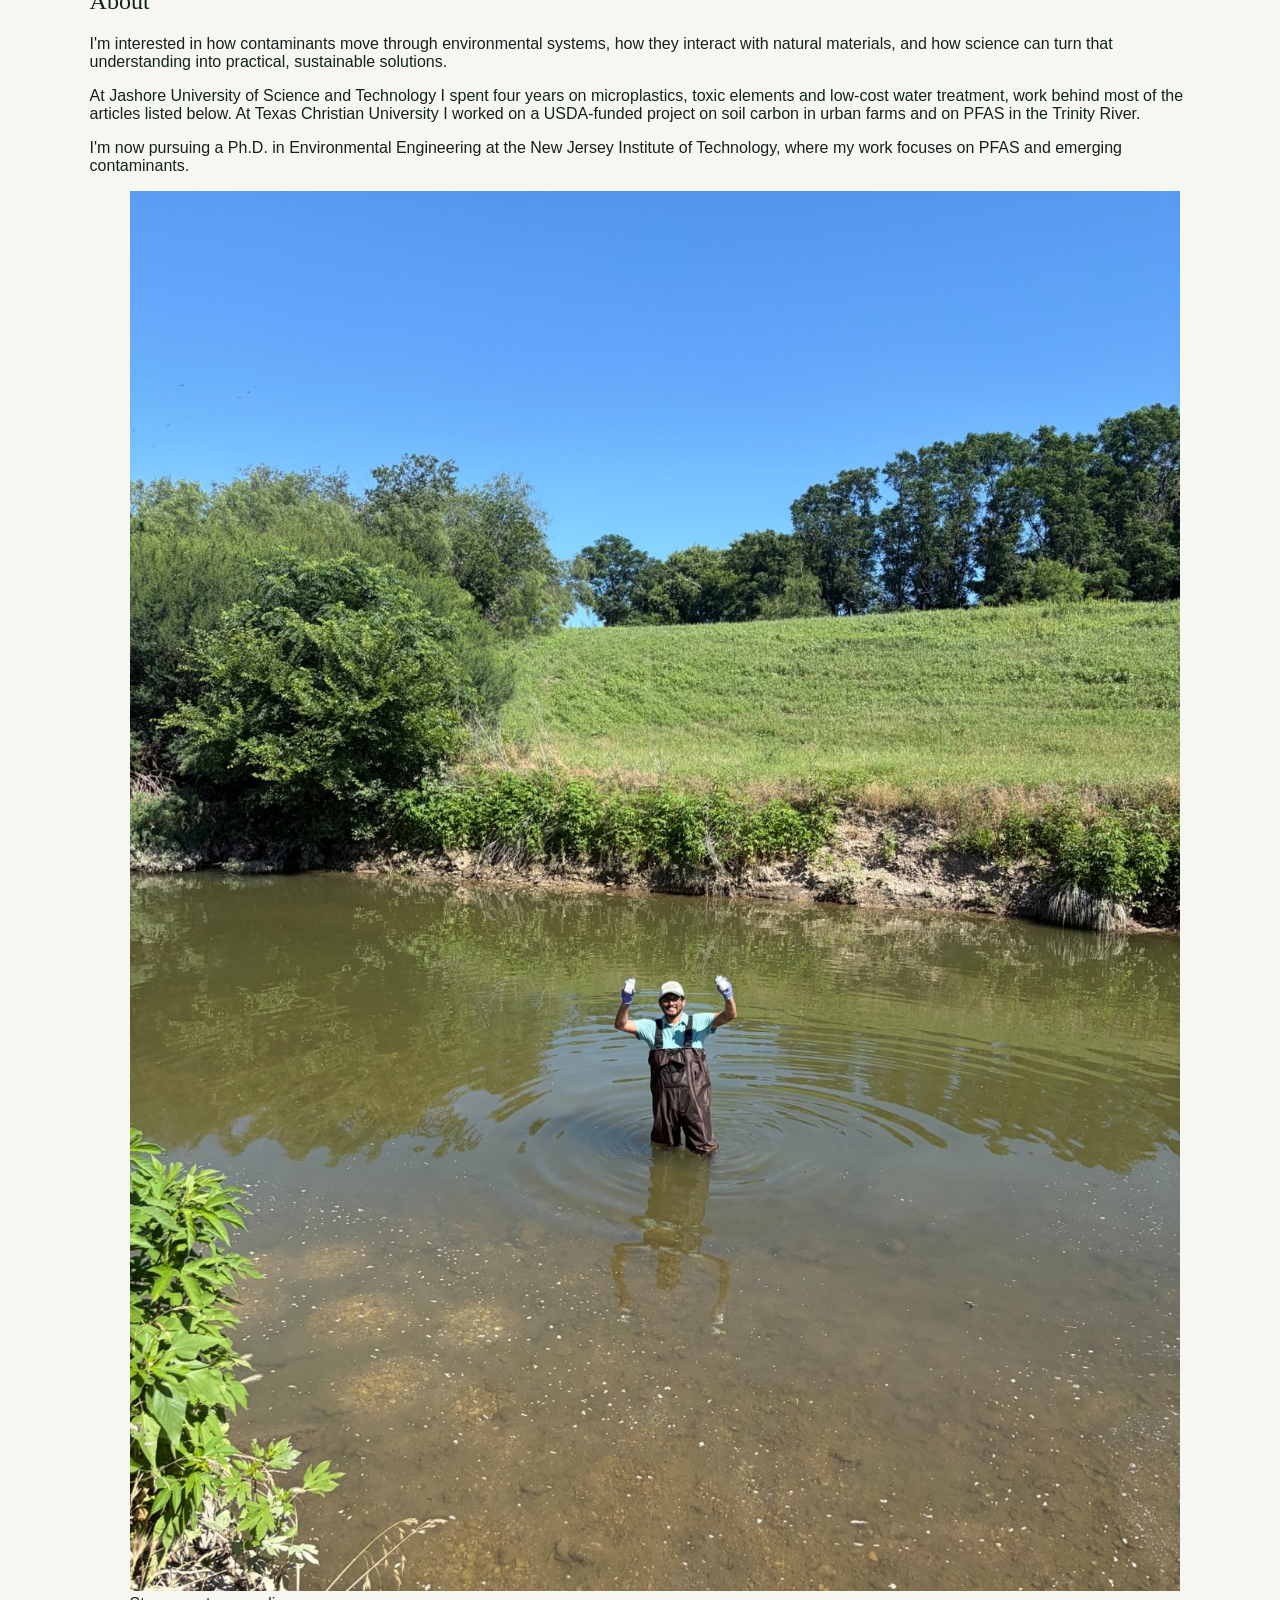
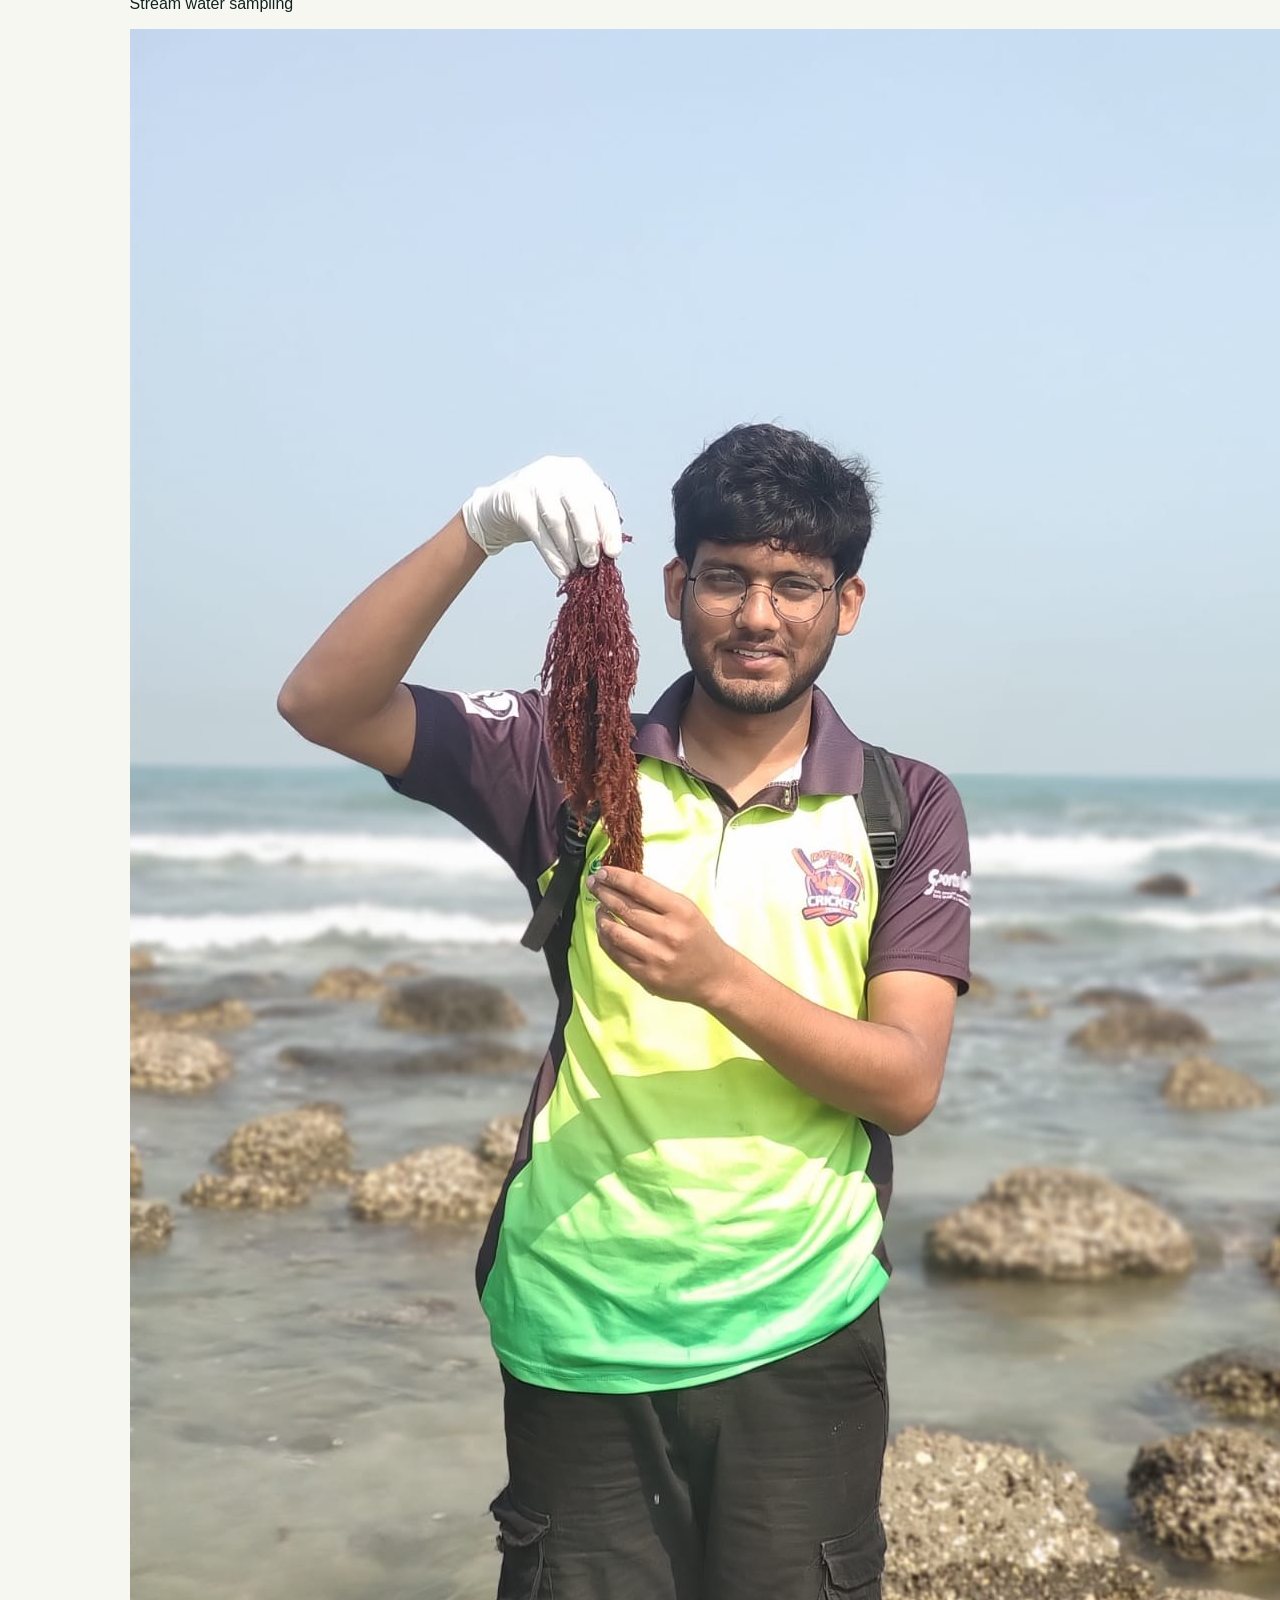
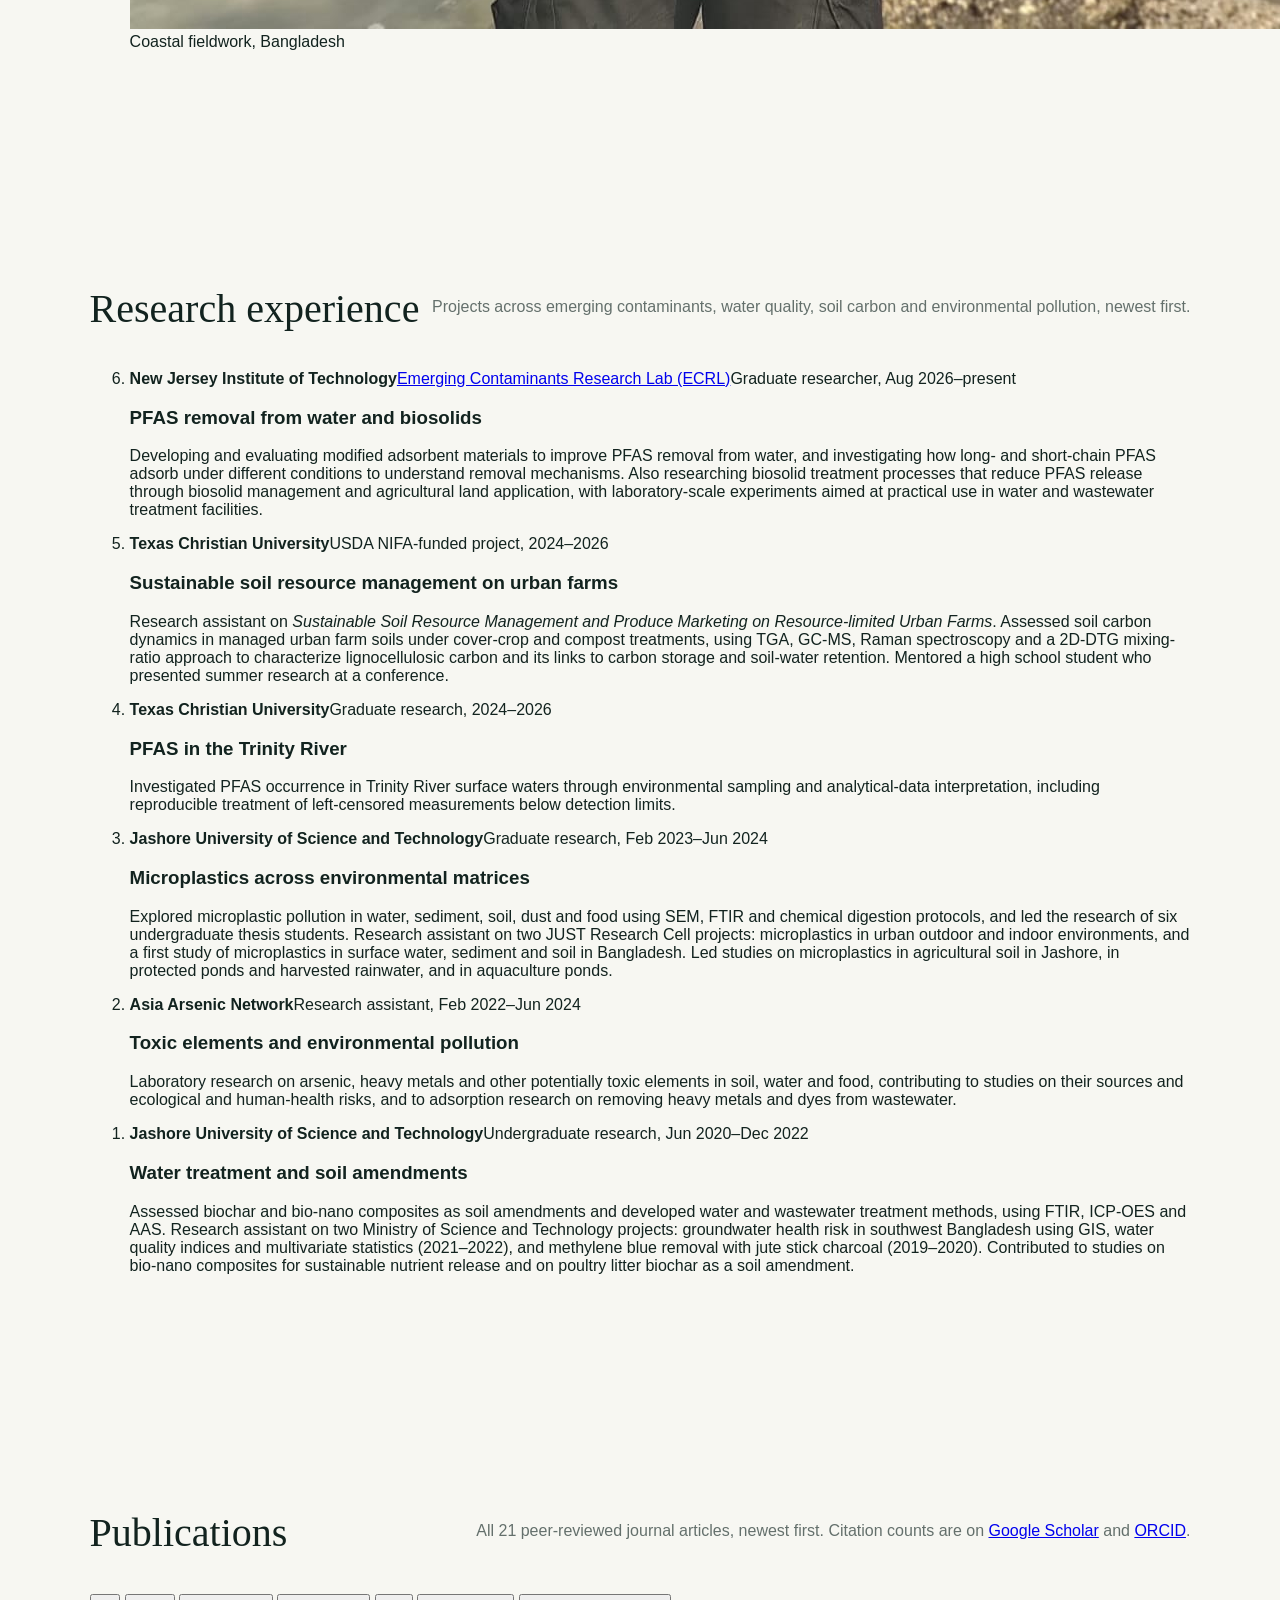
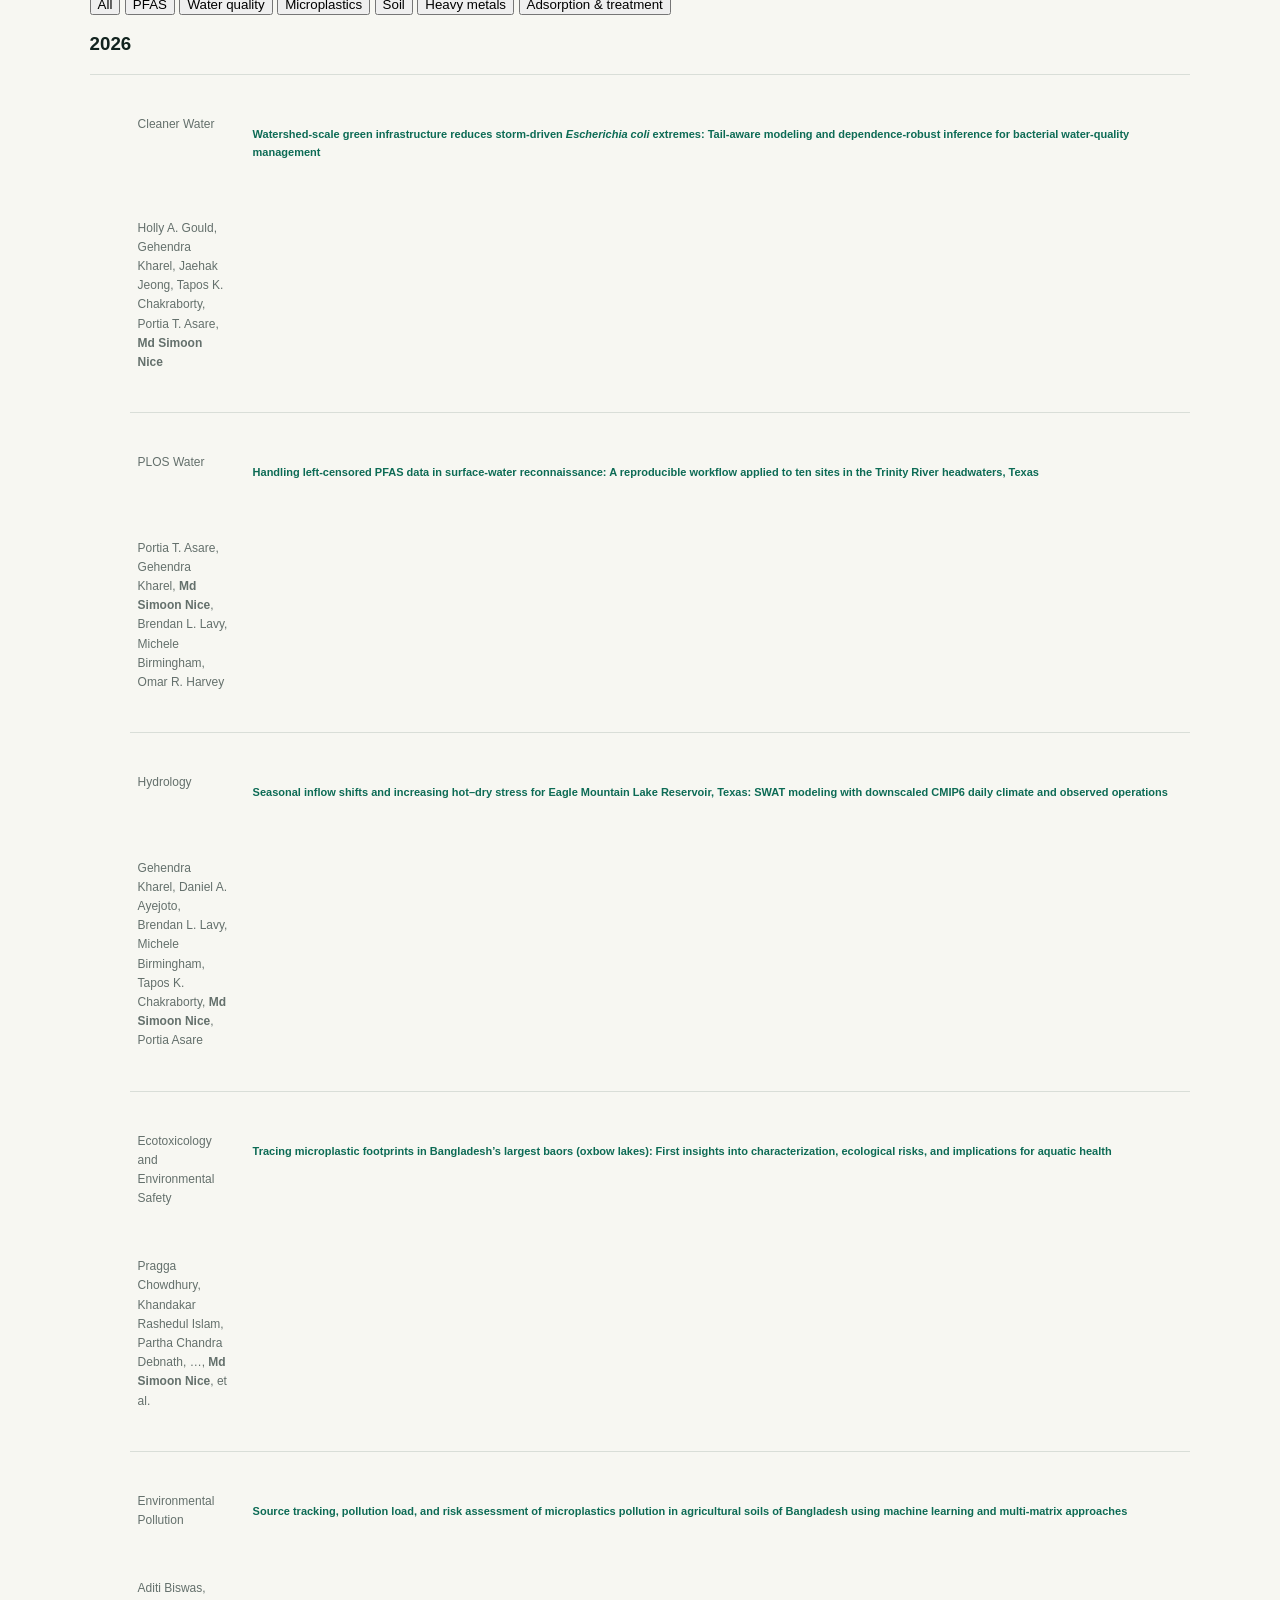
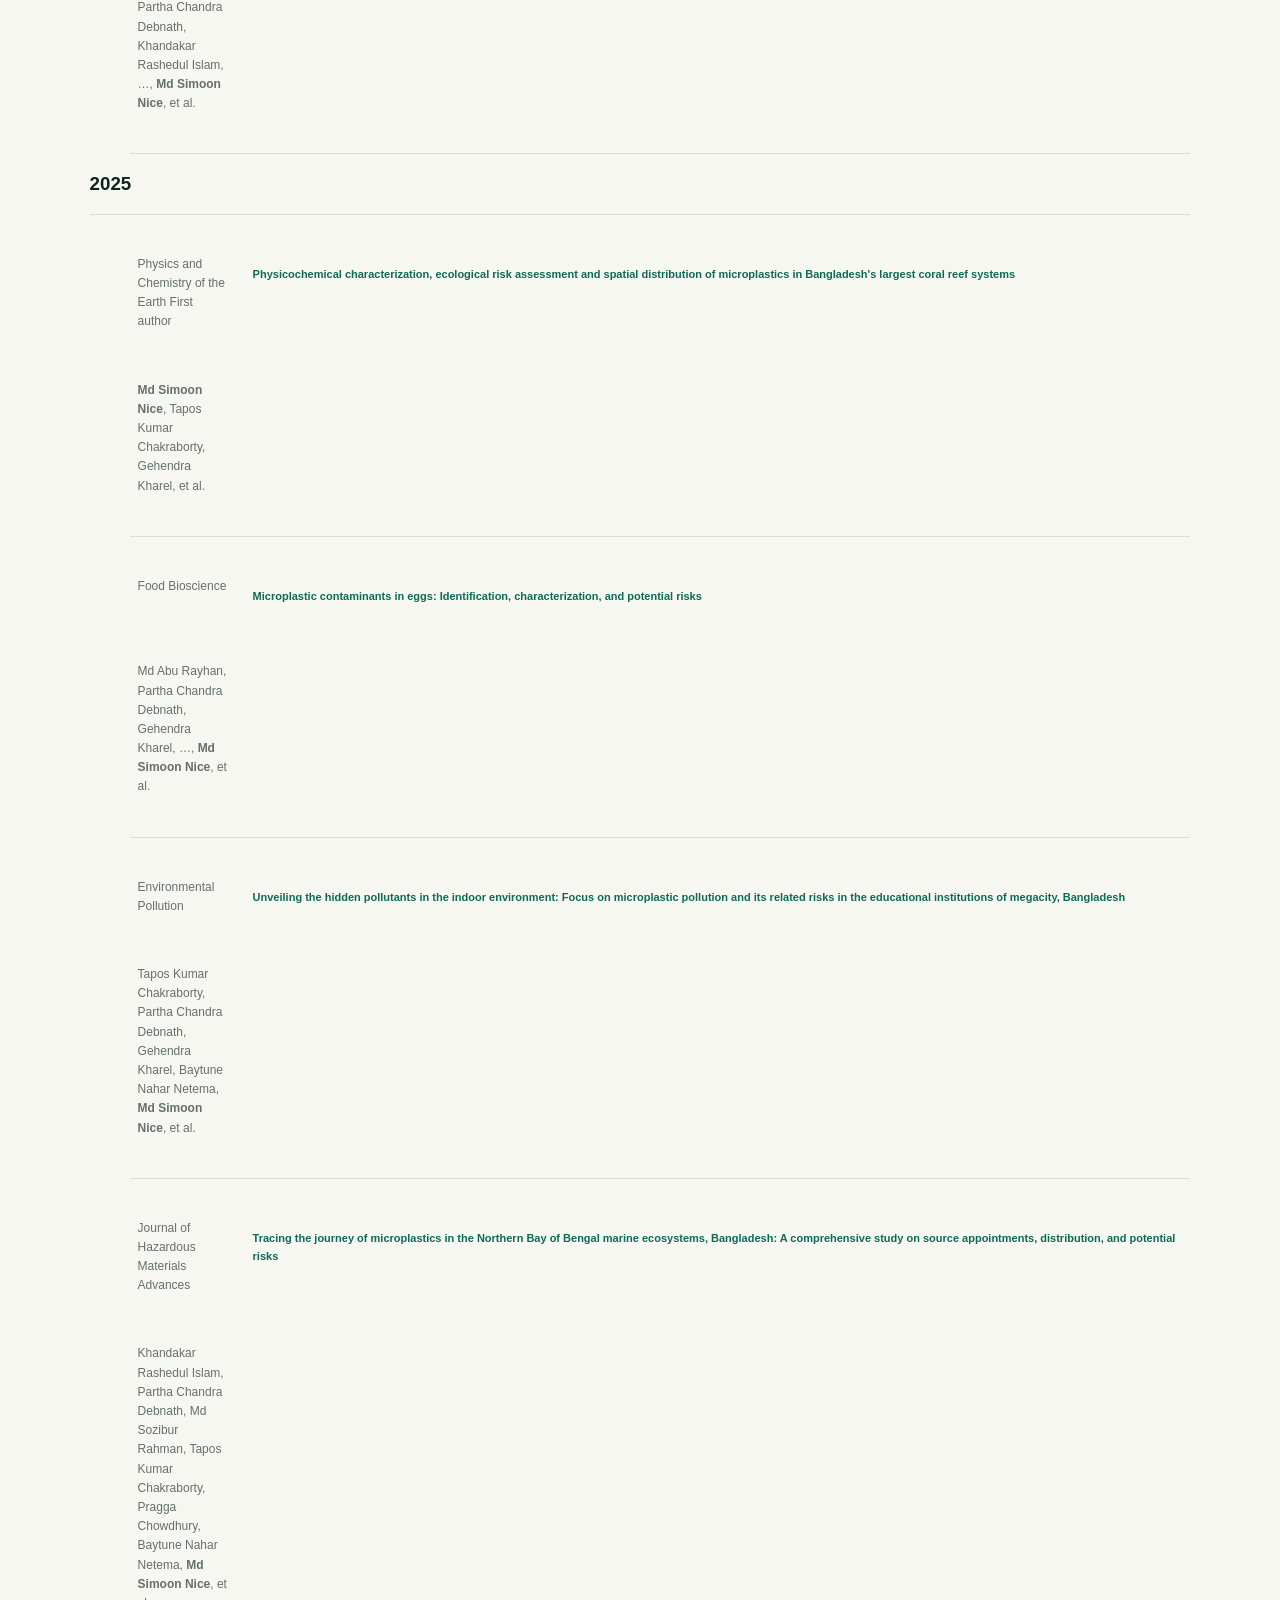
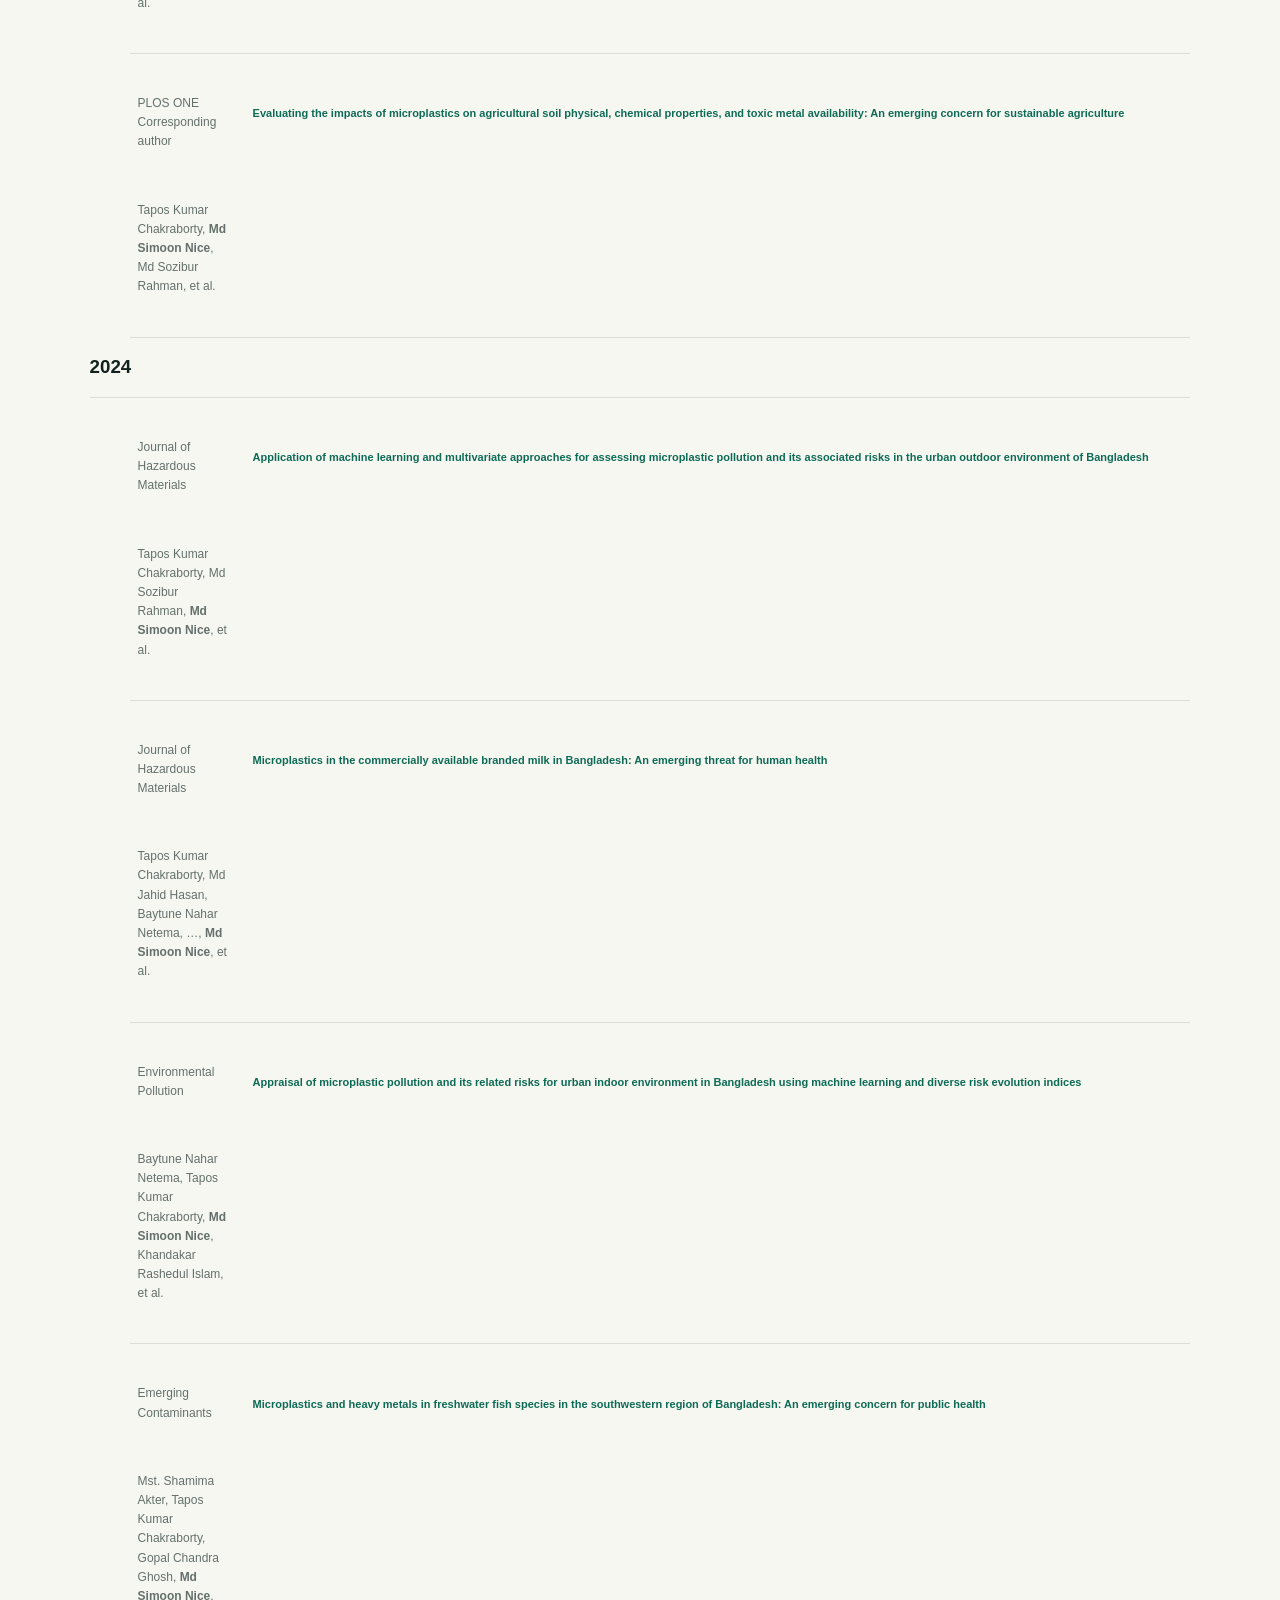
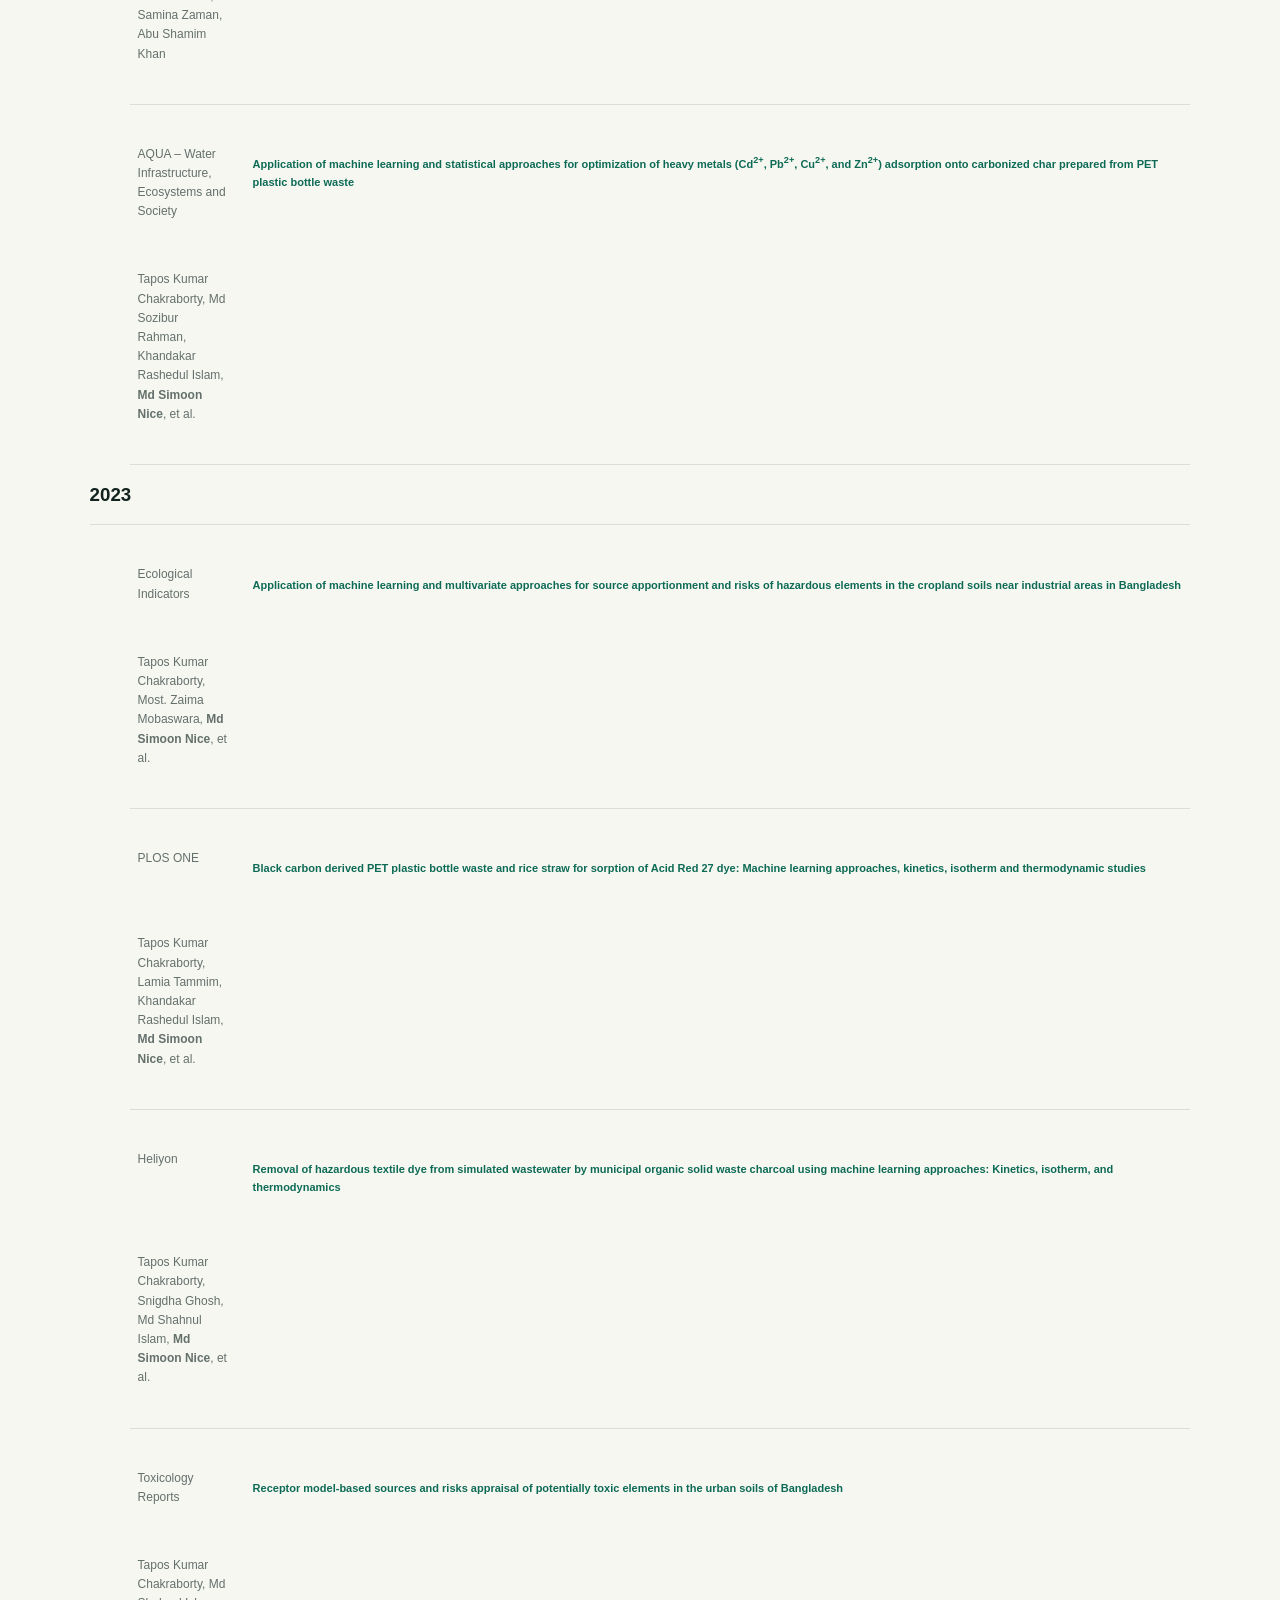
==== commit b3dabca5: "Update website with redesigned layout" ====
--- a/index.html
+++ b/index.html
@@ -5,8 +5,8 @@
 <title>Md Simoon Nice | Environmental Researcher | NJIT</title>
 <meta name="description" content="Official academic website of Md Simoon Nice, Ph.D. student and environmental researcher at NJIT studying PFAS, emerging contaminants, microplastics, water treatment, pollution, and soil carbon dynamics.">
 <meta name="author" content="Md Simoon Nice"><meta name="robots" content="index, follow, max-image-preview:large">
-<meta name="googlebot" content="index, follow"><meta name="theme-color" content="#0d6b55">
-<link rel="canonical" href="https://simoonnice.github.io/"><link rel="icon" type="image/png" href="images/favicon.png">
+<meta name="googlebot" content="index, follow"><meta name="theme-color" content="#123f47">
+<link rel="canonical" href="https://simoonnice.github.io/"><link rel="icon" type="image/svg+xml" href="images/trace-emblem.svg"><link rel="icon" type="image/png" href="images/favicon.png"><link rel="apple-touch-icon" href="images/apple-touch-icon.png">
 <meta property="og:type" content="profile"><meta property="og:title" content="Md Simoon Nice | Environmental Researcher">
 <meta property="og:description" content="PFAS, emerging contaminants, microplastics, water treatment, environmental pollution, and soil carbon research.">
 <meta property="og:url" content="https://simoonnice.github.io/"><meta property="og:image" content="https://simoonnice.github.io/images/social-preview.jpg">
@@ -14,93 +14,399 @@
 <meta name="twitter:card" content="summary_large_image"><meta name="twitter:title" content="Md Simoon Nice | Environmental Researcher">
 <meta name="twitter:description" content="Ph.D. student at NJIT researching PFAS and emerging contaminants."><meta name="twitter:image" content="https://simoonnice.github.io/images/social-preview.jpg">
 <script type="application/ld+json">{"@context": "https://schema.org", "@type": "Person", "@id": "https://simoonnice.github.io/#person", "name": "Md Simoon Nice", "url": "https://simoonnice.github.io/", "image": "https://simoonnice.github.io/images/md-simoon-nice.jpg", "jobTitle": "Ph.D. Student and Environmental Researcher", "description": "Environmental researcher studying PFAS, emerging contaminants, microplastics, water and wastewater treatment, environmental pollution, and soil carbon dynamics.", "affiliation": {"@type": "CollegeOrUniversity", "name": "New Jersey Institute of Technology", "url": "https://www.njit.edu/"}, "alumniOf": [{"@type": "CollegeOrUniversity", "name": "Texas Christian University", "url": "https://www.tcu.edu/"}, {"@type": "CollegeOrUniversity", "name": "Jashore University of Science and Technology"}], "knowsAbout": ["PFAS", "Emerging contaminants", "Microplastics", "Water and wastewater treatment", "Environmental pollution", "Soil carbon dynamics", "Ecotoxicology", "Heavy metals"], "sameAs": ["https://orcid.org/0009-0001-4434-8506", "https://www.researchgate.net/profile/Md-Simoon-Nice-3", "https://www.linkedin.com/in/md-simoon-nice", "https://www.scopus.com/authid/detail.uri?authorId=57964748300", "https://www.webofscience.com/wos/author/record/OYF-3400-2025", "https://scholar.google.com/scholar?q=%22Md+Simoon+Nice%22"]}</script>
+<link rel="preconnect" href="https://fonts.googleapis.com"><link rel="preconnect" href="https://fonts.gstatic.com" crossorigin>
+<link href="https://fonts.googleapis.com/css2?family=Public+Sans:ital,wght@0,400;0,500;0,600;0,700;0,800;1,400&family=Spectral:ital,wght@0,300;0,400;0,500;1,300;1,400&display=swap" rel="stylesheet">
 <link rel="stylesheet" href="css/style.css">
 </head>
 <body>
-<header class="nav"><a class="brand" href="#home"><span>MSN</span><div>Md Simoon Nice<small>ENVIRONMENTAL RESEARCHER</small></div></a><button class="menu" aria-label="Open navigation">☰</button>
-<nav><a href="#about">About</a><a href="#research">Research</a><a href="#experience">Experience</a><a href="#publications">Publications</a><a href="#presentations">Presentations</a><a href="#journey">Journey</a><a href="#service">Service</a><a class="nav-cta" href="#contact">Contact</a></nav></header>
-
-<main id="home">
-<section class="hero"><div class="hero-copy"><div class="eyebrow">Ph.D. Student · Environmental Engineering · NJIT</div>
-<h1>Understanding contaminants.<br><em>Protecting environmental systems.</em></h1>
-<p class="lead">I am Md Simoon Nice, an environmental researcher studying how human activities affect natural systems and how science can support practical, sustainable solutions. My current research focuses on PFAS and other emerging contaminants across water, soil, and interconnected environmental systems.</p>
-<div class="actions"><a class="btn primary" href="#research">Explore my research →</a><a class="btn secondary" href="#publications">Publications</a></div>
-<div class="topics"><span>PFAS</span><span>Microplastics</span><span>Water Treatment</span><span>Soil Carbon</span><span>Ecotoxicology</span></div>
-<div class="profile-links"><a href="https://orcid.org/0009-0001-4434-8506" target="_blank">ORCID ↗</a><a href="https://scholar.google.com/scholar?q=%22Md+Simoon+Nice%22" target="_blank">Google Scholar ↗</a><a href="https://www.researchgate.net/profile/Md-Simoon-Nice-3" target="_blank">ResearchGate ↗</a><a href="https://www.linkedin.com/in/md-simoon-nice" target="_blank">LinkedIn ↗</a><a href="https://www.scopus.com/authid/detail.uri?authorId=57964748300" target="_blank">Scopus ↗</a><a href="https://www.webofscience.com/wos/author/record/OYF-3400-2025" target="_blank">Web of Science ↗</a></div></div>
-<div class="photo-hero"><div class="portrait-frame"><img src="images/md-simoon-nice.jpg" alt="Md Simoon Nice, environmental researcher" width="900" height="1600"></div><div class="lab-card"><b>Current focus</b><strong>PFAS fate, behavior & treatment</strong><span>Emerging Contaminants Research Laboratory · NJIT</span></div></div></section>
-
-<section id="about" class="section white"><div class="section-label">01 / ABOUT</div><div class="about-grid"><div><h2>Research at the intersection of <em>chemistry, environment & sustainability.</em></h2><img class="about-photo" src="images/coastal-fieldwork.jpg" alt="Md Simoon Nice conducting coastal environmental fieldwork in Bangladesh" loading="lazy"></div>
-<div class="body-copy"><p>I am an environmental researcher interested in understanding how contaminants move through environmental systems, how they interact with natural materials, and how science can help develop sustainable solutions. My research interests include emerging pollutants, microplastics, PFAS, water and wastewater treatment, environmental pollution and risk assessment, and soil carbon dynamics.</p>
-<p>My graduate research at Texas Christian University included work on a USDA-funded sustainable soil resource management project examining soil carbon dynamics in managed urban agricultural soils. I also contributed to surface-water PFAS research in the Trinity River headwaters in Texas.</p>
-<p>My research experience spans field sampling, laboratory experiments, environmental data analysis, scientific writing, and analytical characterization. Techniques and tools used across my work include thermogravimetric analysis (TGA/DTG), Raman spectroscopy, ICP-based elemental analysis, FTIR, SEM/EDX, statistical analysis, machine learning applications, GIS, R, and SPSS.</p>
-<p>I am currently pursuing a Ph.D. in Environmental Engineering at New Jersey Institute of Technology, where my work focuses on PFAS and emerging contaminants.</p></div></div></section>
-
-<section id="research" class="section research"><div class="section-label">02 / RESEARCH</div><div class="section-head"><div><h2>Research interests</h2><p>Connecting environmental processes with practical solutions.</p></div></div>
-<div class="cards">
-<article><span>01</span><div class="icon">⌬</div><h3>PFAS & Emerging Contaminants</h3><p>Environmental fate, transport, transformation, analytical interpretation, exposure, and treatment of PFAS and other emerging contaminants.</p><b>PFAS · FATE · TREATMENT</b></article>
-<article><span>02</span><div class="icon">≈</div><h3>Water & Wastewater</h3><p>Contaminant behavior, monitoring, treatment approaches, and water-quality assessment across environmental and engineered systems.</p><b>WATER QUALITY · TREATMENT</b></article>
-<article><span>03</span><div class="icon">◉</div><h3>Microplastics & Pollution</h3><p>Occurrence, characterization, source apportionment, ecological and human-health risk, and interactions with other contaminants.</p><b>MICROPLASTICS · RISK</b></article>
-<article><span>04</span><div class="icon">♧</div><h3>Soil Carbon Dynamics</h3><p>Soil organic matter composition, lignocellulosic carbon, sustainable agriculture, and management practices supporting resilient urban soils.</p><b>SOIL · CARBON · SUSTAINABILITY</b></article></div>
-<div class="field-feature"><img src="images/water-sampling.jpg" alt="Md Simoon Nice conducting field water sampling" loading="lazy"><div><span class="pub-tag">FIELD RESEARCH</span><h3>From field sampling to environmental interpretation</h3><p>My work combines field observations, environmental sampling, laboratory characterization, and quantitative analysis to connect measured contaminants with the environmental processes controlling their behavior.</p></div></div></section>
-
-<section id="experience" class="section research-experience">
-  <div class="section-label">03 / RESEARCH EXPERIENCE</div>
+<a class="skip" href="#main">Skip to content</a>
+
+<header class="nav">
+  <a class="brand" href="#top" aria-label="Md Simoon Nice, TRACE Lab, home">
+    <svg class="brand-mark" width="38" height="38" viewBox="0 0 120 120" aria-hidden="true"><path d="M60 4C77 29 100 50 100 77a40 40 0 0 1-80 0C20 50 43 29 60 4z" fill="#123f47"/>
+  <path d="M33 86H87" stroke="#4d8288" stroke-width="1.6"/>
+  <path d="M33 86h5l3-2 4-40 4 40 4 2 3-24 3 24 4 2 2-12 2 12 4 2 2-5 2 5h11" fill="none" stroke="#e2b866" stroke-width="3.4" stroke-linejoin="round" stroke-linecap="round"/>
+  <path d="M45 30c-6 8-10 14-12 21" stroke="#ffffff" stroke-width="3" stroke-linecap="round" opacity=".55" fill="none"/></svg>
+    <span>Md Simoon Nice</span>
+  </a>
+  <button class="menu" aria-label="Open navigation" aria-expanded="false" aria-controls="site-nav"><span></span><span></span></button>
+  <nav id="site-nav">
+    <a href="#research">Research</a><a href="#about">About</a><a href="#projects">Experience</a><a href="#publications">Publications</a><a href="#presentations">Talks</a><a href="#journey">CV</a><a class="nav-cta" href="#contact">Contact</a>
+  </nav>
+</header>
+
+<main id="main">
+<section class="hero" id="top">
+  <div class="hero-copy">
+    <p class="kicker">Ph.D. student in Environmental Engineering, New Jersey Institute of Technology</p>
+    <h1>Md Simoon Nice</h1>
+    <p class="tagline">I study how PFAS, microplastics and other emerging contaminants move through water and soil, and how we can treat them.</p>
+    <p class="lead">My research connects field sampling and laboratory characterization with environmental data analysis, from surface waters in Texas to coral reefs and farm soils in Bangladesh, and now PFAS adsorption and biosolid treatment in the <a href="https://sites.google.com/view/ecrl-njit/" target="_blank" rel="noopener">Emerging Contaminants Research Lab</a> at NJIT.</p>
+    <div class="actions"><a class="btn primary" href="#publications">Read my publications</a><a class="btn ghost" href="#contact">Get in touch</a></div>
+    <ul class="profile-links" aria-label="Research profiles">
+      <li><a href="https://orcid.org/0009-0001-4434-8506" target="_blank" rel="noopener">ORCID</a></li>
+      <li><a href="https://scholar.google.com/citations?hl=en&amp;user=2_svu4MAAAAJ" target="_blank" rel="noopener">Google Scholar</a></li>
+      <li><a href="https://www.researchgate.net/profile/Md-Simoon-Nice-3" target="_blank" rel="noopener">ResearchGate</a></li>
+      <li><a href="https://www.linkedin.com/in/md-simoon-nice" target="_blank" rel="noopener">LinkedIn</a></li>
+      <li><a href="https://www.scopus.com/authid/detail.uri?authorId=57964748300" target="_blank" rel="noopener">Scopus</a></li>
+      <li><a href="https://www.webofscience.com/wos/author/record/OYF-3400-2025" target="_blank" rel="noopener">Web of Science</a></li>
+    </ul>
+  </div>
+  <figure class="portrait">
+    <img src="images/md-simoon-nice.jpg" alt="Portrait of Md Simoon Nice" width="899" height="1599">
+    <figcaption>Currently: PFAS removal from wastewater and biosolids<br><span><a href="https://sites.google.com/view/ecrl-njit/" target="_blank" rel="noopener">Emerging Contaminants Research Lab (ECRL)</a>, NJIT</span></figcaption>
+  </figure>
+</section>
+
+<!-- Research: a cross-section from surface water down to soil -->
+<section id="research" class="strata" aria-labelledby="research-title">
+  <svg height="60" class="wave wave-top" viewBox="0 0 1440 80" preserveAspectRatio="none" aria-hidden="true"><path d="M0 46C160 18 320 18 480 40s320 34 480 10 320-34 480-6V80H0z" fill="#3b8a8f"/></svg>
+  <div class="layer l1">
+    <div class="layer-inner intro">
+      <h2 id="research-title">Research interests</h2>
+      <p>A cross-section of where my work sits, from the water surface down into the soil. Each layer is a medium I sample, measure and model.</p>
+    </div>
+    <div class="layer-inner">
+      <p class="medium">Surface water</p>
+      <div class="layer-body">
+        <h3>Water and wastewater quality</h3>
+        <p>Contaminant behavior, monitoring, treatment approaches and water-quality assessment across natural and engineered systems, including storm-driven bacterial extremes and green infrastructure.</p>
+      </div>
+      <button class="layer-link" data-filter="water">Related papers</button>
+    </div>
+    <svg class="scene scene-water" viewBox="0 0 900 300" preserveAspectRatio="xMaxYMid slice" aria-hidden="true">
+  <g class="creeks" fill="none" stroke="#7cc0c3" stroke-linecap="round">
+    <path d="M240 -10C252 60 222 120 300 205" stroke-width="9"/>
+    <path d="M470 -10C452 70 520 120 505 182" stroke-width="7"/>
+    <path d="M120 40C150 90 140 140 190 196" stroke-width="5"/>
+  </g>
+  <path class="river" d="M-20 222C110 178 200 262 330 220S540 156 640 196S820 266 920 232" fill="none" stroke="#7cc0c3" stroke-width="40" stroke-linecap="round"/>
+  <path class="flow" d="M-20 222C110 178 200 262 330 220S540 156 640 196S820 266 920 232" fill="none" stroke="#ffffff" stroke-width="2.4" stroke-dasharray="16 26" stroke-linecap="round"/>
+  <path class="flow slow" d="M-20 232C110 190 200 272 330 230S540 168 640 206S820 276 920 242" fill="none" stroke="#ffffff" stroke-width="1.6" stroke-dasharray="8 30" stroke-linecap="round"/>
+  <g class="plant" fill="none" stroke="#ffffff" stroke-width="2.6" stroke-linejoin="round">
+    <circle cx="660" cy="74" r="36"/><circle cx="660" cy="74" r="6" fill="#ffffff"/>
+    <g class="arm" style="transform-origin:660px 74px"><line x1="660" y1="74" x2="694" y2="74"/><line x1="660" y1="74" x2="626" y2="74"/></g>
+    <circle cx="752" cy="74" r="36"/><circle cx="752" cy="74" r="6" fill="#ffffff"/>
+    <g class="arm rev" style="transform-origin:752px 74px"><line x1="752" y1="74" x2="752" y2="40"/><line x1="752" y1="74" x2="752" y2="108"/></g>
+    <rect x="620" y="128" width="190" height="40" rx="4"/>
+    <path d="M630 148h170" stroke-dasharray="4 8" stroke-width="1.6"/>
+    <path d="M808 40h52v-18l14-10 14 10v128h-80" />
+    <path d="M826 58h12v12h-12zM852 58h12v12h-12z" stroke-width="2"/>
+    <path d="M696 74h20M714 168v24" />
+  </g>
+  <g class="bubbles" fill="#ffffff">
+    <circle cx="640" cy="160" r="3"/><circle cx="668" cy="162" r="2.4"/><circle cx="700" cy="160" r="3.2"/>
+    <circle cx="734" cy="162" r="2.2"/><circle cx="762" cy="160" r="3"/><circle cx="790" cy="162" r="2.4"/>
+  </g>
+</svg>
+  </div>
+  <div class="layer l2">
+    <svg height="60" class="wave" viewBox="0 0 1440 60" preserveAspectRatio="none" aria-hidden="true"><path d="M0 30C200 52 380 8 620 26s420 30 580 6 200-10 240-6V60H0z" fill="#1d5f68"/></svg>
+    <div class="layer-inner">
+      <p class="medium">Water column &amp; interfaces</p>
+      <div class="layer-body">
+        <h3>PFAS and emerging contaminants</h3>
+        <p>Fate, transport and treatment of PFAS and other emerging contaminants: modified adsorbents for long- and short-chain PFAS, biosolid treatment to limit PFAS release to farmland, and reproducible handling of left-censored monitoring data.</p>
+      </div>
+      <button class="layer-link" data-filter="pfas">Related papers</button>
+    </div>
+    <svg class="scene scene-pfas" viewBox="0 0 900 300" preserveAspectRatio="xMaxYMid slice" aria-hidden="true">
+  <defs><symbol id="pfasMol" viewBox="-6 -2 176 72"><g fill="none" stroke="currentColor" stroke-width="3" stroke-linecap="round"><path d="M12 34 L32 22 L52 34 L72 22 L92 34 L112 22 L132 34"/><line x1="12" y1="34" x2="12" y2="19"/><line x1="12" y1="34" x2="12" y2="49"/><circle cx="12" cy="16" r="3.6" class="f"/><circle cx="12" cy="52" r="3.6" class="f"/><line x1="32" y1="22" x2="32" y2="7"/><line x1="32" y1="22" x2="32" y2="37"/><circle cx="32" cy="4" r="3.6" class="f"/><circle cx="32" cy="40" r="3.6" class="f"/><line x1="52" y1="34" x2="52" y2="19"/><line x1="52" y1="34" x2="52" y2="49"/><circle cx="52" cy="16" r="3.6" class="f"/><circle cx="52" cy="52" r="3.6" class="f"/><line x1="72" y1="22" x2="72" y2="7"/><line x1="72" y1="22" x2="72" y2="37"/><circle cx="72" cy="4" r="3.6" class="f"/><circle cx="72" cy="40" r="3.6" class="f"/><line x1="92" y1="34" x2="92" y2="19"/><line x1="92" y1="34" x2="92" y2="49"/><circle cx="92" cy="16" r="3.6" class="f"/><circle cx="92" cy="52" r="3.6" class="f"/><line x1="112" y1="22" x2="112" y2="7"/><line x1="112" y1="22" x2="112" y2="37"/><circle cx="112" cy="4" r="3.6" class="f"/><circle cx="112" cy="40" r="3.6" class="f"/><line x1="132" y1="34" x2="132" y2="19"/><line x1="132" y1="34" x2="132" y2="49"/><circle cx="132" cy="16" r="3.6" class="f"/><circle cx="132" cy="52" r="3.6" class="f"/><line x1="132" y1="34" x2="150" y2="24"/></g><g fill="currentColor"><circle cx="154" cy="22" r="8"/><circle cx="166" cy="12" r="4.5"/><circle cx="166" cy="32" r="4.5"/></g></symbol></defs>
+  <g color="#a9e4dc">
+    <use href="#pfasMol" class="mol m1" x="420" y="30" width="200" height="82"/>
+    <use href="#pfasMol" class="mol m2" x="660" y="150" width="230" height="94"/>
+    <use href="#pfasMol" class="mol m3" x="560" y="210" width="130" height="53"/>
+    <use href="#pfasMol" class="mol m4" x="740" y="20" width="150" height="61"/>
+    <use href="#pfasMol" class="mol m5" x="300" y="170" width="120" height="49"/>
+  </g>
+  <g fill="#a9e4dc" class="ions"><circle cx="520" cy="150" r="4"/><circle cx="640" cy="110" r="3"/><circle cx="860" cy="120" r="3.6"/><circle cx="380" cy="110" r="2.6"/></g>
+</svg>
+  </div>
+  <div class="layer l3">
+    <svg height="60" class="wave" viewBox="0 0 1440 60" preserveAspectRatio="none" aria-hidden="true"><path d="M0 22c140 16 300 30 520 12s400-28 600-10 260 22 320 14V60H0z" fill="#c79a52"/></svg>
+    <div class="layer-inner">
+      <p class="medium">Sediments &amp; coasts</p>
+      <div class="layer-body">
+        <h3>Microplastics and pollution</h3>
+        <p>Occurrence, characterization, source apportionment, and ecological and human-health risk of microplastics, along with their interactions with heavy metals and other contaminants.</p>
+      </div>
+      <button class="layer-link" data-filter="microplastics">Related papers</button>
+    </div>
+    <svg class="scene scene-mp" viewBox="0 0 900 300" preserveAspectRatio="xMaxYMid slice" aria-hidden="true">
+  <g class="mp p1"><path d="M560 60l18-8 10 14-6 16-20 2z" fill="#7a5a22"/></g>
+  <g class="mp p2"><path d="M700 40c20 10 30-6 52 6s26 4 40-4" fill="none" stroke="#3d2818" stroke-width="3" stroke-linecap="round"/></g>
+  <g class="mp p3"><circle cx="820" cy="80" r="9" fill="#ffffff" opacity=".7"/></g>
+  <g class="mp p4"><path d="M450 120c14-10 34-6 44 4-12 10-30 12-44-4z" fill="#1d5f68" opacity=".55"/></g>
+  <g class="mp p5"><path d="M640 150l14-4 6 12-10 10-12-6z" fill="#3d2818"/></g>
+  <g class="mp p6"><circle cx="760" cy="190" r="6" fill="#7a5a22"/><circle cx="776" cy="200" r="4" fill="#ffffff" opacity=".7"/></g>
+  <g class="mp p7"><path d="M520 220c18 4 24-10 40-4s22 10 34 0" fill="none" stroke="#ffffff" stroke-width="2.6" stroke-linecap="round" opacity=".75"/></g>
+  <g class="mp p8"><path d="M850 230l16-6 8 12-14 8z" fill="#1d5f68" opacity=".6"/></g>
+  <g class="mp p9"><path d="M380 60l12-6 6 10-8 8z" fill="#7a5a22"/></g>
+  <g class="settled" fill="#7a5a22" opacity=".5"><path d="M380 292c60-10 140-8 220 0s180 10 300-2v12H380z"/></g>
+</svg>
+  </div>
+  <div class="layer l4">
+    <svg height="60" class="wave" viewBox="0 0 1440 60" preserveAspectRatio="none" aria-hidden="true"><path d="M0 34c180-20 360-20 560 0s420 18 620-2 220-14 260-8V60H0z" fill="#6f4a31"/></svg>
+    <div class="layer-inner">
+      <p class="medium">Soils</p>
+      <div class="layer-body">
+        <h3>Soil carbon dynamics</h3>
+        <p>Soil organic matter composition, lignocellulosic carbon, and management practices such as cover crops and compost that support resilient urban agricultural soils.</p>
+      </div>
+      <button class="layer-link" data-filter="soil">Related papers</button>
+    </div>
+    <svg class="scene scene-soil" viewBox="0 0 900 300" preserveAspectRatio="xMaxYMid slice" aria-hidden="true">
+  <g fill="none" stroke="#c9a172" stroke-width="2" opacity=".55">
+    <path d="M360 120C520 104 700 104 900 116"/><path d="M380 150C540 134 720 134 900 146"/>
+  </g>
+  <g class="crops"><g class="crop c0" style="transform-origin:430px 118px"><path d="M430 118v-30" stroke="#a8d08d" stroke-width="3" fill="none"/><path d="M430 102c-14 0-20-8-20-18 12 0 20 6 20 18zM430 96c12 0 18-8 18-16-11 0-18 6-18 16z" fill="#a8d08d"/></g><g class="crop c1" style="transform-origin:500px 114px"><path d="M500 114v-30" stroke="#a8d08d" stroke-width="3" fill="none"/><path d="M500 98c-14 0-20-8-20-18 12 0 20 6 20 18zM500 92c12 0 18-8 18-16-11 0-18 6-18 16z" fill="#a8d08d"/></g><g class="crop c2" style="transform-origin:570px 112px"><path d="M570 112v-30" stroke="#a8d08d" stroke-width="3" fill="none"/><path d="M570 96c-14 0-20-8-20-18 12 0 20 6 20 18zM570 90c12 0 18-8 18-16-11 0-18 6-18 16z" fill="#a8d08d"/></g><g class="crop c0" style="transform-origin:640px 111px"><path d="M640 111v-30" stroke="#a8d08d" stroke-width="3" fill="none"/><path d="M640 95c-14 0-20-8-20-18 12 0 20 6 20 18zM640 89c12 0 18-8 18-16-11 0-18 6-18 16z" fill="#a8d08d"/></g><g class="crop c1" style="transform-origin:710px 111px"><path d="M710 111v-30" stroke="#a8d08d" stroke-width="3" fill="none"/><path d="M710 95c-14 0-20-8-20-18 12 0 20 6 20 18zM710 89c12 0 18-8 18-16-11 0-18 6-18 16z" fill="#a8d08d"/></g><g class="crop c2" style="transform-origin:780px 112px"><path d="M780 112v-30" stroke="#a8d08d" stroke-width="3" fill="none"/><path d="M780 96c-14 0-20-8-20-18 12 0 20 6 20 18zM780 90c12 0 18-8 18-16-11 0-18 6-18 16z" fill="#a8d08d"/></g><g class="crop c0" style="transform-origin:850px 114px"><path d="M850 114v-30" stroke="#a8d08d" stroke-width="3" fill="none"/><path d="M850 98c-14 0-20-8-20-18 12 0 20 6 20 18zM850 92c12 0 18-8 18-16-11 0-18 6-18 16z" fill="#a8d08d"/></g><g class="crop c1" style="transform-origin:470px 148px"><path d="M470 148v-30" stroke="#a8d08d" stroke-width="3" fill="none"/><path d="M470 132c-14 0-20-8-20-18 12 0 20 6 20 18zM470 126c12 0 18-8 18-16-11 0-18 6-18 16z" fill="#a8d08d"/></g><g class="crop c2" style="transform-origin:550px 144px"><path d="M550 144v-30" stroke="#a8d08d" stroke-width="3" fill="none"/><path d="M550 128c-14 0-20-8-20-18 12 0 20 6 20 18zM550 122c12 0 18-8 18-16-11 0-18 6-18 16z" fill="#a8d08d"/></g><g class="crop c0" style="transform-origin:630px 142px"><path d="M630 142v-30" stroke="#a8d08d" stroke-width="3" fill="none"/><path d="M630 126c-14 0-20-8-20-18 12 0 20 6 20 18zM630 120c12 0 18-8 18-16-11 0-18 6-18 16z" fill="#a8d08d"/></g><g class="crop c1" style="transform-origin:710px 142px"><path d="M710 142v-30" stroke="#a8d08d" stroke-width="3" fill="none"/><path d="M710 126c-14 0-20-8-20-18 12 0 20 6 20 18zM710 120c12 0 18-8 18-16-11 0-18 6-18 16z" fill="#a8d08d"/></g><g class="crop c2" style="transform-origin:790px 143px"><path d="M790 143v-30" stroke="#a8d08d" stroke-width="3" fill="none"/><path d="M790 127c-14 0-20-8-20-18 12 0 20 6 20 18zM790 121c12 0 18-8 18-16-11 0-18 6-18 16z" fill="#a8d08d"/></g><g class="crop c0" style="transform-origin:870px 145px"><path d="M870 145v-30" stroke="#a8d08d" stroke-width="3" fill="none"/><path d="M870 129c-14 0-20-8-20-18 12 0 20 6 20 18zM870 123c12 0 18-8 18-16-11 0-18 6-18 16z" fill="#a8d08d"/></g></g>
+  <g fill="none" stroke="#e2c497" stroke-width="1.6" opacity=".55"><path d="M500 118c-4 14 4 24-2 40M500 130c8 6 12 14 22 18M500 138c-10 4-14 12-24 14"/><path d="M640 114c-4 14 4 24-2 40M640 126c8 6 12 14 22 18M640 134c-10 4-14 12-24 14"/><path d="M780 116c-4 14 4 24-2 40M780 128c8 6 12 14 22 18M780 136c-10 4-14 12-24 14"/><path d="M550 148c-4 14 4 24-2 40M550 160c8 6 12 14 22 18M550 168c-10 4-14 12-24 14"/><path d="M710 146c-4 14 4 24-2 40M710 158c8 6 12 14 22 18M710 166c-10 4-14 12-24 14"/></g>
+  <g fill="#e2c497" opacity=".35"><ellipse cx="430" cy="230" rx="14" ry="9"/><ellipse cx="600" cy="250" rx="10" ry="7"/><ellipse cx="740" cy="226" rx="16" ry="10"/><ellipse cx="860" cy="258" rx="12" ry="8"/><circle cx="520" cy="270" r="5"/><circle cx="820" cy="210" r="4"/></g>
+  <g class="compost" opacity=".6"><path d="M800 70c14-30 66-30 80 0z" fill="#8a6038"/><path d="M816 60c4-6 10-6 14 0M846 54c4-6 10-6 14 0" stroke="#a8d08d" stroke-width="2.4" fill="none"/></g>
+</svg>
+    <svg height="60" class="wave wave-bottom" viewBox="0 0 1440 60" preserveAspectRatio="none" aria-hidden="true"><path d="M0 40c220-24 420-30 640-10s440 22 560 6 200-12 240-8V60H0z" fill="#eef2f1"/></svg>
+  </div>
+</section>
+
+<section id="about" class="section about">
+  <div class="about-text">
+    <h2>About</h2>
+    <p class="big">I'm interested in how contaminants move through environmental systems, how they interact with natural materials, and how science can turn that understanding into practical, sustainable solutions.</p>
+    <p>At Jashore University of Science and Technology I spent four years on microplastics, toxic elements and low-cost water treatment, work behind most of the articles listed below. At Texas Christian University I worked on a USDA-funded project on soil carbon in urban farms and on PFAS in the Trinity River.</p>
+    <p>I'm now pursuing a Ph.D. in Environmental Engineering at the New Jersey Institute of Technology, where my work focuses on PFAS and emerging contaminants.</p>
+  </div>
+  <div class="about-photos">
+    <figure><img src="images/water-sampling.jpg" alt="Md Simoon Nice collecting a water sample while standing in a stream" width="1050" height="1400" loading="lazy"><figcaption>Stream water sampling</figcaption></figure>
+    <figure><img src="images/coastal-fieldwork.jpg" alt="Md Simoon Nice conducting coastal environmental fieldwork in Bangladesh" width="1200" height="1600" loading="lazy"><figcaption>Coastal fieldwork, Bangladesh</figcaption></figure>
+  </div>
+</section>
+
+<section id="projects" class="section projects">
   <div class="section-head">
+    <h2>Research experience</h2>
+    <p>Projects across emerging contaminants, water quality, soil carbon and environmental pollution, newest first.</p>
+  </div>
+  <ol class="project-list" reversed>
+    <li>
+      <div class="project-where"><strong>New Jersey Institute of Technology</strong><span><a href="https://sites.google.com/view/ecrl-njit/" target="_blank" rel="noopener">Emerging Contaminants Research Lab (ECRL)</a></span><span>Graduate researcher, Aug 2026–present</span></div>
+      <div><h3>PFAS removal from water and biosolids</h3><p>Developing and evaluating modified adsorbent materials to improve PFAS removal from water, and investigating how long- and short-chain PFAS adsorb under different conditions to understand removal mechanisms. Also researching biosolid treatment processes that reduce PFAS release through biosolid management and agricultural land application, with laboratory-scale experiments aimed at practical use in water and wastewater treatment facilities.</p></div>
+    </li>
+    <li>
+      <div class="project-where"><strong>Texas Christian University</strong><span>USDA NIFA-funded project, 2024–2026</span></div>
+      <div><h3>Sustainable soil resource management on urban farms</h3><p>Research assistant on <i>Sustainable Soil Resource Management and Produce Marketing on Resource-limited Urban Farms</i>. Assessed soil carbon dynamics in managed urban farm soils under cover-crop and compost treatments, using TGA, GC-MS, Raman spectroscopy and a 2D-DTG mixing-ratio approach to characterize lignocellulosic carbon and its links to carbon storage and soil-water retention. Mentored a high school student who presented summer research at a conference.</p></div>
+    </li>
+    <li>
+      <div class="project-where"><strong>Texas Christian University</strong><span>Graduate research, 2024–2026</span></div>
+      <div><h3>PFAS in the Trinity River</h3><p>Investigated PFAS occurrence in Trinity River surface waters through environmental sampling and analytical-data interpretation, including reproducible treatment of left-censored measurements below detection limits.</p></div>
+    </li>
+    <li>
+      <div class="project-where"><strong>Jashore University of Science and Technology</strong><span>Graduate research, Feb 2023–Jun 2024</span></div>
+      <div><h3>Microplastics across environmental matrices</h3><p>Explored microplastic pollution in water, sediment, soil, dust and food using SEM, FTIR and chemical digestion protocols, and led the research of six undergraduate thesis students. Research assistant on two JUST Research Cell projects: microplastics in urban outdoor and indoor environments, and a first study of microplastics in surface water, sediment and soil in Bangladesh. Led studies on microplastics in agricultural soil in Jashore, in protected ponds and harvested rainwater, and in aquaculture ponds.</p></div>
+    </li>
+    <li>
+      <div class="project-where"><strong>Asia Arsenic Network</strong><span>Research assistant, Feb 2022–Jun 2024</span></div>
+      <div><h3>Toxic elements and environmental pollution</h3><p>Laboratory research on arsenic, heavy metals and other potentially toxic elements in soil, water and food, contributing to studies on their sources and ecological and human-health risks, and to adsorption research on removing heavy metals and dyes from wastewater.</p></div>
+    </li>
+    <li>
+      <div class="project-where"><strong>Jashore University of Science and Technology</strong><span>Undergraduate research, Jun 2020–Dec 2022</span></div>
+      <div><h3>Water treatment and soil amendments</h3><p>Assessed biochar and bio-nano composites as soil amendments and developed water and wastewater treatment methods, using FTIR, ICP-OES and AAS. Research assistant on two Ministry of Science and Technology projects: groundwater health risk in southwest Bangladesh using GIS, water quality indices and multivariate statistics (2021–2022), and methylene blue removal with jute stick charcoal (2019–2020). Contributed to studies on bio-nano composites for sustainable nutrient release and on poultry litter biochar as a soil amendment.</p></div>
+    </li>
+  </ol>
+</section>
+
+<section id="publications" class="section pubs">
+  <div class="section-head">
+    <h2>Publications</h2>
+    <p>All 21 peer-reviewed journal articles, newest first. Citation counts are on <a href="https://scholar.google.com/citations?hl=en&amp;user=2_svu4MAAAAJ" target="_blank" rel="noopener">Google Scholar</a> and <a href="https://orcid.org/0009-0001-4434-8506" target="_blank" rel="noopener">ORCID</a>.</p>
+  </div>
+  <div class="filters" role="group" aria-label="Filter publications by topic">
+    <button class="chip" data-filter="all" aria-pressed="true">All</button>
+    <button class="chip" data-filter="pfas" aria-pressed="false"><i class="dot c-pfas"></i>PFAS</button>
+    <button class="chip" data-filter="water" aria-pressed="false"><i class="dot c-water"></i>Water quality</button>
+    <button class="chip" data-filter="microplastics" aria-pressed="false"><i class="dot c-mp"></i>Microplastics</button>
+    <button class="chip" data-filter="soil" aria-pressed="false"><i class="dot c-soil"></i>Soil</button>
+    <button class="chip" data-filter="metals" aria-pressed="false"><i class="dot c-metals"></i>Heavy metals</button>
+    <button class="chip" data-filter="treatment" aria-pressed="false"><i class="dot c-treat"></i>Adsorption &amp; treatment</button>
+  </div>
+  <div class="year-group">
+    <h3 class="year">2026</h3>
+    <ul class="pub-list">
+      <li class="pub" data-primary="water" data-topics="water"><p class="venue">Cleaner Water</p><h4><a href="https://doi.org/10.1016/j.clwat.2026.100283" target="_blank" rel="noopener">Watershed-scale green infrastructure reduces storm-driven <i>Escherichia coli</i> extremes: Tail-aware modeling and dependence-robust inference for bacterial water-quality management</a></h4><p class="authors">Holly A. Gould, Gehendra Kharel, Jaehak Jeong, Tapos K. Chakraborty, Portia T. Asare, <strong>Md Simoon Nice</strong></p></li>
+      <li class="pub" data-primary="pfas" data-topics="pfas water"><p class="venue">PLOS Water</p><h4><a href="https://doi.org/10.1371/journal.pwat.0000554" target="_blank" rel="noopener">Handling left-censored PFAS data in surface-water reconnaissance: A reproducible workflow applied to ten sites in the Trinity River headwaters, Texas</a></h4><p class="authors">Portia T. Asare, Gehendra Kharel, <strong>Md Simoon Nice</strong>, Brendan L. Lavy, Michele Birmingham, Omar R. Harvey</p></li>
+      <li class="pub" data-primary="water" data-topics="water"><p class="venue">Hydrology</p><h4><a href="https://doi.org/10.3390/hydrology13020063" target="_blank" rel="noopener">Seasonal inflow shifts and increasing hot–dry stress for Eagle Mountain Lake Reservoir, Texas: SWAT modeling with downscaled CMIP6 daily climate and observed operations</a></h4><p class="authors">Gehendra Kharel, Daniel A. Ayejoto, Brendan L. Lavy, Michele Birmingham, Tapos K. Chakraborty, <strong>Md Simoon Nice</strong>, Portia Asare</p></li>
+      <li class="pub" data-primary="microplastics" data-topics="microplastics water"><p class="venue">Ecotoxicology and Environmental Safety</p><h4><a href="https://doi.org/10.1016/j.ecoenv.2026.119820" target="_blank" rel="noopener">Tracing microplastic footprints in Bangladesh’s largest baors (oxbow lakes): First insights into characterization, ecological risks, and implications for aquatic health</a></h4><p class="authors">Pragga Chowdhury, Khandakar Rashedul Islam, Partha Chandra Debnath, …, <strong>Md Simoon Nice</strong>, et al.</p></li>
+      <li class="pub" data-primary="microplastics" data-topics="microplastics soil"><p class="venue">Environmental Pollution</p><h4><a href="https://doi.org/10.1016/j.envpol.2026.127669" target="_blank" rel="noopener">Source tracking, pollution load, and risk assessment of microplastics pollution in agricultural soils of Bangladesh using machine learning and multi-matrix approaches</a></h4><p class="authors">Aditi Biswas, Partha Chandra Debnath, Khandakar Rashedul Islam, …, <strong>Md Simoon Nice</strong>, et al.</p></li>
+    </ul>
+  </div>
+  <div class="year-group">
+    <h3 class="year">2025</h3>
+    <ul class="pub-list">
+      <li class="pub" data-primary="microplastics" data-topics="microplastics"><p class="venue">Physics and Chemistry of the Earth <span class="first">First author</span></p><h4><a href="https://doi.org/10.1016/j.pce.2025.104164" target="_blank" rel="noopener">Physicochemical characterization, ecological risk assessment and spatial distribution of microplastics in Bangladesh's largest coral reef systems</a></h4><p class="authors"><strong>Md Simoon Nice</strong>, Tapos Kumar Chakraborty, Gehendra Kharel, et al.</p></li>
+      <li class="pub" data-primary="microplastics" data-topics="microplastics"><p class="venue">Food Bioscience</p><h4><a href="https://doi.org/10.1016/j.fbio.2025.108163" target="_blank" rel="noopener">Microplastic contaminants in eggs: Identification, characterization, and potential risks</a></h4><p class="authors">Md Abu Rayhan, Partha Chandra Debnath, Gehendra Kharel, …, <strong>Md Simoon Nice</strong>, et al.</p></li>
+      <li class="pub" data-primary="microplastics" data-topics="microplastics"><p class="venue">Environmental Pollution</p><h4><a href="https://doi.org/10.1016/j.envpol.2025.126831" target="_blank" rel="noopener">Unveiling the hidden pollutants in the indoor environment: Focus on microplastic pollution and its related risks in the educational institutions of megacity, Bangladesh</a></h4><p class="authors">Tapos Kumar Chakraborty, Partha Chandra Debnath, Gehendra Kharel, Baytune Nahar Netema, <strong>Md Simoon Nice</strong>, et al.</p></li>
+      <li class="pub" data-primary="microplastics" data-topics="microplastics water"><p class="venue">Journal of Hazardous Materials Advances</p><h4><a href="https://www.sciencedirect.com/science/article/pii/S2772416625002402" target="_blank" rel="noopener">Tracing the journey of microplastics in the Northern Bay of Bengal marine ecosystems, Bangladesh: A comprehensive study on source appointments, distribution, and potential risks</a></h4><p class="authors">Khandakar Rashedul Islam, Partha Chandra Debnath, Md Sozibur Rahman, Tapos Kumar Chakraborty, Pragga Chowdhury, Baytune Nahar Netema, <strong>Md Simoon Nice</strong>, et al.</p></li>
+      <li class="pub" data-primary="microplastics" data-topics="microplastics soil metals"><p class="venue">PLOS ONE <span class="first">Corresponding author</span></p><h4><a href="https://doi.org/10.1371/journal.pone.0304811" target="_blank" rel="noopener">Evaluating the impacts of microplastics on agricultural soil physical, chemical properties, and toxic metal availability: An emerging concern for sustainable agriculture</a></h4><p class="authors">Tapos Kumar Chakraborty, <strong>Md Simoon Nice</strong>, Md Sozibur Rahman, et al.</p></li>
+    </ul>
+  </div>
+  <div class="year-group">
+    <h3 class="year">2024</h3>
+    <ul class="pub-list">
+      <li class="pub" data-primary="microplastics" data-topics="microplastics"><p class="venue">Journal of Hazardous Materials</p><h4><a href="https://doi.org/10.1016/j.jhazmat.2024.134359" target="_blank" rel="noopener">Application of machine learning and multivariate approaches for assessing microplastic pollution and its associated risks in the urban outdoor environment of Bangladesh</a></h4><p class="authors">Tapos Kumar Chakraborty, Md Sozibur Rahman, <strong>Md Simoon Nice</strong>, et al.</p></li>
+      <li class="pub" data-primary="microplastics" data-topics="microplastics"><p class="venue">Journal of Hazardous Materials</p><h4><a href="https://doi.org/10.1016/j.jhazmat.2024.135374" target="_blank" rel="noopener">Microplastics in the commercially available branded milk in Bangladesh: An emerging threat for human health</a></h4><p class="authors">Tapos Kumar Chakraborty, Md Jahid Hasan, Baytune Nahar Netema, …, <strong>Md Simoon Nice</strong>, et al.</p></li>
+      <li class="pub" data-primary="microplastics" data-topics="microplastics"><p class="venue">Environmental Pollution</p><h4><a href="https://www.sciencedirect.com/science/article/pii/S0269749124013459" target="_blank" rel="noopener">Appraisal of microplastic pollution and its related risks for urban indoor environment in Bangladesh using machine learning and diverse risk evolution indices</a></h4><p class="authors">Baytune Nahar Netema, Tapos Kumar Chakraborty, <strong>Md Simoon Nice</strong>, Khandakar Rashedul Islam, et al.</p></li>
+      <li class="pub" data-primary="microplastics" data-topics="microplastics water metals"><p class="venue">Emerging Contaminants</p><h4><a href="https://doi.org/10.1016/j.emcon.2024.100325" target="_blank" rel="noopener">Microplastics and heavy metals in freshwater fish species in the southwestern region of Bangladesh: An emerging concern for public health</a></h4><p class="authors">Mst. Shamima Akter, Tapos Kumar Chakraborty, Gopal Chandra Ghosh, <strong>Md Simoon Nice</strong>, Samina Zaman, Abu Shamim Khan</p></li>
+      <li class="pub" data-primary="treatment" data-topics="treatment metals"><p class="venue">AQUA – Water Infrastructure, Ecosystems and Society</p><h4><a href="https://doi.org/10.2166/aqua.2024.222" target="_blank" rel="noopener">Application of machine learning and statistical approaches for optimization of heavy metals (Cd<sup>2+</sup>, Pb<sup>2+</sup>, Cu<sup>2+</sup>, and Zn<sup>2+</sup>) adsorption onto carbonized char prepared from PET plastic bottle waste</a></h4><p class="authors">Tapos Kumar Chakraborty, Md Sozibur Rahman, Khandakar Rashedul Islam, <strong>Md Simoon Nice</strong>, et al.</p></li>
+    </ul>
+  </div>
+  <div class="year-group">
+    <h3 class="year">2023</h3>
+    <ul class="pub-list">
+      <li class="pub" data-primary="metals" data-topics="metals soil"><p class="venue">Ecological Indicators</p><h4><a href="https://www.sciencedirect.com/science/article/pii/S1470160X23009986" target="_blank" rel="noopener">Application of machine learning and multivariate approaches for source apportionment and risks of hazardous elements in the cropland soils near industrial areas in Bangladesh</a></h4><p class="authors">Tapos Kumar Chakraborty, Most. Zaima Mobaswara, <strong>Md Simoon Nice</strong>, et al.</p></li>
+      <li class="pub" data-primary="treatment" data-topics="treatment"><p class="venue">PLOS ONE</p><h4><a href="https://doi.org/10.1371/journal.pone.0290471" target="_blank" rel="noopener">Black carbon derived PET plastic bottle waste and rice straw for sorption of Acid Red 27 dye: Machine learning approaches, kinetics, isotherm and thermodynamic studies</a></h4><p class="authors">Tapos Kumar Chakraborty, Lamia Tammim, Khandakar Rashedul Islam, <strong>Md Simoon Nice</strong>, et al.</p></li>
+      <li class="pub" data-primary="treatment" data-topics="treatment"><p class="venue">Heliyon</p><h4><a href="https://doi.org/10.1016/j.heliyon.2023.e18856" target="_blank" rel="noopener">Removal of hazardous textile dye from simulated wastewater by municipal organic solid waste charcoal using machine learning approaches: Kinetics, isotherm, and thermodynamics</a></h4><p class="authors">Tapos Kumar Chakraborty, Snigdha Ghosh, Md Shahnul Islam, <strong>Md Simoon Nice</strong>, et al.</p></li>
+      <li class="pub" data-primary="metals" data-topics="metals soil"><p class="venue">Toxicology Reports</p><h4><a href="https://doi.org/10.1016/j.toxrep.2023.02.011" target="_blank" rel="noopener">Receptor model-based sources and risks appraisal of potentially toxic elements in the urban soils of Bangladesh</a></h4><p class="authors">Tapos Kumar Chakraborty, Md Shahnul Islam, Gopal Chandra Ghosh, …, <strong>Md Simoon Nice</strong>, et al.</p></li>
+      <li class="pub" data-primary="treatment" data-topics="treatment"><p class="venue">AQUA – Water Infrastructure, Ecosystems and Society</p><h4><a href="https://doi.org/10.2166/aqua.2023.211" target="_blank" rel="noopener">Adsorption of acid and basic dye from the simulated wastewater using carbonized microplastic particles synthesized from recycled polyethylene terephthalate plastic waste bottles: An integrated approach for experimental and practical applications</a></h4><p class="authors">Tapos Kumar Chakraborty, Keya Audhikary, Gopal Chandra Ghosh, …, <strong>Md Simoon Nice</strong>, et al.</p></li>
+    </ul>
+  </div>
+  <div class="year-group">
+    <h3 class="year">2022</h3>
+    <ul class="pub-list">
+      <li class="pub" data-primary="metals" data-topics="metals"><p class="venue">Heliyon</p><h4><a href="https://doi.org/10.1016/j.heliyon.2022.e11172" target="_blank" rel="noopener">Human health risk and receptor model-oriented sources of heavy metal pollution in commonly consumed vegetable and fish species of high Ganges river floodplain agro-ecological area, Bangladesh</a></h4><p class="authors">Tapos Kumar Chakraborty, Gopal Chandra Ghosh, Md Ripon Hossain, Md Shahnul Islam, Ahsan Habib, Samina Zaman, Himel Bosu, <strong>Md Simoon Nice</strong>, Monisankar Haldar, Abu Shamim Khan</p></li>
+    </ul>
+  </div>
+  <p class="empty" hidden>No papers on this topic yet.</p>
+
+  <dl class="ids">
+    <div><dt>ORCID</dt><dd><a href="https://orcid.org/0009-0001-4434-8506" target="_blank" rel="noopener">0009-0001-4434-8506</a></dd></div>
+    <div><dt>Scopus Author ID</dt><dd><a href="https://www.scopus.com/authid/detail.uri?authorId=57964748300" target="_blank" rel="noopener">57964748300</a></dd></div>
+    <div><dt>Web of Science ResearcherID</dt><dd><a href="https://www.webofscience.com/wos/author/record/OYF-3400-2025" target="_blank" rel="noopener">OYF-3400-2025</a></dd></div>
+  </dl>
+</section>
+
+<section id="presentations" class="section talks">
+  <div class="section-head">
+    <h2>Conference presentations</h2>
+    <p>Sharing work on microplastics, soil carbon, environmental contaminants and sustainable resource management.</p>
+  </div>
+  <div class="gallery">
+    <figure><img src="images/conference-agu-2025.jpg" alt="Poster presentation and research discussion at AGU 2025" width="1280" height="960" loading="lazy"><figcaption><strong>AGU 2025 Fall Meeting</strong><span>Poster on C:N ratios and lignocellulosic-C in managed urban soil</span></figcaption></figure>
+    <figure><img src="images/conference-canvas-ssa-2025.jpg" alt="Poster presentation at CANVAS SSA 2025" width="720" height="1280" loading="lazy"><figcaption><strong>CANVAS 2025, Soil Science Society of America</strong><span>Poster on the 2-D thermal analysis–mixing ratio approach</span></figcaption></figure>
+    <figure><img src="images/conference-icwfm-2023.jpg" alt="Oral presentation at the 9th International Conference on Water and Flood Management at BUET" width="1267" height="648" loading="lazy"><figcaption><strong>9th International Conference on Water and Flood Management</strong><span>Oral presentation on dye removal with PET-waste activated carbon, BUET, 2023</span></figcaption></figure>
+    <figure><img src="images/conference-2ddtg-poster.jpg" alt="Md Simoon Nice explaining a 2D-DTG research poster" width="1080" height="810" loading="lazy"><figcaption><strong>Lignocellulosic-C dynamics</strong><span>Poster on the 2D-DTG mixing-ratio approach for managed soils</span></figcaption></figure>
+    <figure><img src="images/conference-oral-2023.jpg" alt="Oral presentation on microplastics pollution in the coastal environment at Khulna University" width="1600" height="1200" loading="lazy"><figcaption><strong>2nd International Conference on Environment</strong><span>Oral presentation on microplastics at Saint Martin’s Island, Khulna University, 2024</span></figcaption></figure>
+    <figure><img src="images/conference-resilience-for-growth.jpg" alt="Md Simoon Nice with the Resilience for Growth research poster" width="1280" height="960" loading="lazy"><figcaption><strong>Resilience for Growth: Innovations in Food Waste Diversion for a Sustainable Urban Future</strong><span>TCU Research and Creative Activities Symposium, 2025</span></figcaption></figure>
+  </div>
+  <h3 class="talks-title">All presentations</h3>
+  <div class="talk-years">
+    <div class="year-group talk-group">
+      <h4 class="year">2025</h4>
+      <ul class="talk-list">
+        <li><strong>Decoding the role of C:N ratios in lignocellulosic-C and soil water dynamics using 2D thermal analysis in a managed urban soil system</strong><span>AGU 2025 Fall Meeting</span></li>
+        <li><strong>A 2-D thermal analysis–mixing ratio approach for assessing lignocellulose-C dynamics in managed soil ecosystems</strong><span>CANVAS 2025, Soil Science Society of America</span></li>
+        <li><strong>Resilience for growth: Innovations in food waste diversion for a sustainable urban future</strong><span>TCU Research and Creative Activities Symposium</span></li>
+        <li><strong>Evaluating ecosystem services of sustainable urban farming for food desert revitalization</strong><span>Southern Family Farmer and Food System Conference, Texas State University</span></li>
+        <li><strong>Assessing soil carbon dynamics in amended urban farms in Fort Worth using thermal analysis</strong><span>22nd Michael and Sally McCracken Annual Student Research Symposium, TCU</span></li>
+        <li><span class="kind">Mentored student</span><strong>Effects of food waste compost on soil and fruit quality: Conventional vs double-dig farming</strong><span>Southern Family Farmer and Food System Conference, Texas State University<span class="who">Student: J. Cooks</span></span></li>
+      </ul>
+    </div>
+    <div class="year-group talk-group">
+      <h4 class="year">2024</h4>
+      <ul class="talk-list">
+        <li><span class="kind oral">Oral</span><strong>Prevalence, distribution, and characterization of microplastics in water and sediment of Saint Martin’s Island, Bangladesh: An emerging concern for marine environment</strong><span>2nd International Conference on Environment, Khulna University</span></li>
+        <li><strong>Preparation, characterization and performance evaluation of bio-nano composite for sustainable nutrient release: Toward sustainable agricultural practices</strong><span>2nd International Conference on Environment, Khulna University<span class="who">Lead author: B. N. Netema</span></span></li>
+        <li><strong>Analysis of microplastics contamination, abundance and characterization in surface water and sediment along the Kuakata sea beach, Bangladesh</strong><span>2nd International Conference on Environment, Khulna University<span class="who">Lead author: K. R. Islam</span></span></li>
+        <li><strong>Performance evaluation of poultry litter and poultry litter biochar as a soil amendment for agricultural soil properties and toxic metal availability</strong><span>2nd International Conference on Environment, Khulna University<span class="who">Lead author: K. R. Islam</span></span></li>
+        <li><strong>Identification, characterization and potential risks of microplastics in the urban street dust of Bangladesh</strong><span>2nd International Conference on Environment, Khulna University<span class="who">Lead author: M. S. Rahman</span></span></li>
+      </ul>
+    </div>
+    <div class="year-group talk-group">
+      <h4 class="year">2023</h4>
+      <ul class="talk-list">
+        <li><span class="kind oral">Oral</span><strong>Adsorption of textile dye from simulated wastewater using PET plastic waste activated carbon: An integrated approach for experimental and practical application</strong><span>9th International Conference on Water and Flood Management, BUET</span></li>
+        <li><strong>Microplastics as an emerging pollutant in farmland soil: An impact evaluation on farmland soil properties and toxic metal availability</strong><span>7th International Conference on Civil Engineering for Sustainable Development, KUET</span></li>
+        <li><strong>Adsorption of heavy metals (Cd²⁺, Cu²⁺, Pb²⁺, Zn²⁺) onto graphene synthesized from PET plastic bottle waste: Kinetics, isotherm and thermodynamics</strong><span>9th International Conference on Water and Flood Management, BUET<span class="who">Lead author: M. S. Rahman</span></span></li>
+      </ul>
+    </div>
+  </div>
+</section>
+
+<section id="journey" class="section journey">
+  <h2>Education and positions</h2>
+  <div class="journey-grid">
     <div>
-      <h2>Research experience</h2>
-      <p>Selected research projects spanning emerging contaminants, water quality, soil carbon dynamics, and environmental pollution.</p>
-    </div>
-  </div>
-  <div class="experience-grid">
-    <article class="experience-card">
-      <span class="experience-meta">NEW JERSEY INSTITUTE OF TECHNOLOGY · Ph.D. RESEARCH</span>
-      <h3>PFAS Fate, Behavior &amp; Treatment</h3>
-      <p>Research on PFAS and other emerging contaminants, with emphasis on environmental fate, behavior, analytical characterization, and treatment in environmental systems.</p>
-    </article>
-    <article class="experience-card">
-      <span class="experience-meta">TEXAS CHRISTIAN UNIVERSITY · USDA-FUNDED RESEARCH</span>
-      <h3>Sustainable Soil Resource Management</h3>
-      <p>Investigated soil carbon dynamics in managed urban agricultural soils, including cover-crop and compost treatments. Applied thermal analysis and 2D-DTG approaches to characterize lignocellulosic-carbon dynamics and evaluate implications for carbon storage and soil-water retention.</p>
-    </article>
-    <article class="experience-card">
-      <span class="experience-meta">TEXAS CHRISTIAN UNIVERSITY · GRADUATE RESEARCH</span>
-      <h3>PFAS in the Trinity River Headwaters</h3>
-      <p>Investigated PFAS occurrence in surface waters through environmental sampling and analytical-data interpretation, including reproducible treatment of left-censored measurements below analytical detection limits.</p>
-    </article>
-    <article class="experience-card">
-      <span class="experience-meta">JUST / ASIA ARSENIC NETWORK · RESEARCH ASSISTANT</span>
-      <h3>Environmental Contaminants &amp; Microplastics</h3>
-      <p>Contributed to research on microplastics, potentially toxic elements, environmental pollution, adsorption and remediation, ecological risk assessment, and environmental sampling across multiple matrices.</p>
-    </article>
-  </div>
-</section>
-<section id="publications" class="section white"><div class="section-label">03 / PUBLICATIONS</div><div class="section-head"><div><h2>Selected publications</h2><p>Selected works; the complete and continuously updated record is available through my research profiles.</p></div><a class="text-link" href="https://www.researchgate.net/profile/Md-Simoon-Nice-3" target="_blank">View complete ResearchGate profile →</a></div><div class="pub-list"><article class="pub"><div class="pub-year">2026</div><div><span class="pub-tag">PFAS · PLOS Water</span><h3>Handling left-censored PFAS data in surface-water reconnaissance: A reproducible workflow applied to ten sites in the Trinity River headwaters, Texas</h3><p>Portia T. Asare, Gehendra Kharel, <strong>Md Simoon Nice</strong>, Brendan L. Lavy, Michele Birmingham, Omar R. Harvey</p><a href="https://doi.org/10.1371/journal.pwat.0000554" target="_blank" rel="noopener noreferrer">DOI / article ↗</a></div></article><article class="pub"><div class="pub-year">2026</div><div><span class="pub-tag">WATER QUALITY</span><h3>Watershed-Scale Green Infrastructure Reduces Storm-Driven Escherichia coli Extremes: Tail-Aware Modeling and Dependence-Robust Inference for Bacterial Water-Quality Management</h3><p>Holly A. Gould, Gehendra Kharel, Jaehak Jeong, et al., <strong>Md Simoon Nice</strong></p><a href="https://doi.org/10.1016/j.clwat.2026.100283" target="_blank" rel="noopener noreferrer">DOI / article ↗</a></div></article><article class="pub"><div class="pub-year">2026</div><div><span class="pub-tag">MICROPLASTICS · AQUATIC HEALTH</span><h3>Tracing microplastic footprints in Bangladesh’s largest baors (Oxbow Lake): First insights into characterization, ecological risks, and implications for aquatic health</h3><p>Pragga Chowdhury, Khandakar Rashedul Islam, Partha Chandra Debnath, et al.</p><a href="https://doi.org/10.1016/j.ecoenv.2026.119820" target="_blank" rel="noopener noreferrer">DOI / article ↗</a></div></article><article class="pub"><div class="pub-year">2026</div><div><span class="pub-tag">MICROPLASTICS · AGRICULTURAL SOIL</span><h3>Source Tracking, Pollution Load, and Risk Assessment of Microplastics Pollution in Agricultural Soils of Bangladesh Using Machine Learning and Multi-Matrix Approaches</h3><p>Aditi Biswas, Partha Chandra Debnath, Khandakar Rashedul Islam, et al.</p><a href="https://doi.org/10.1016/j.envpol.2026.127669" target="_blank" rel="noopener noreferrer">DOI / article ↗</a></div></article><article class="pub"><div class="pub-year">2025</div><div><span class="pub-tag">MICROPLASTICS · CORAL REEFS</span><h3>Physicochemical characterization, ecological risk assessment and spatial distribution of microplastics in Bangladesh's largest coral reef systems</h3><p><strong>Md Simoon Nice</strong>, Tapos Kumar Chakraborty, Gehendra Kharel, et al.</p><a href="https://doi.org/10.1016/j.pce.2025.104164" target="_blank" rel="noopener noreferrer">DOI / article ↗</a></div></article><article class="pub"><div class="pub-year">2025</div><div><span class="pub-tag">MICROPLASTICS · SOIL</span><h3>Evaluating the impacts of microplastics on agricultural soil physical, chemical properties, and toxic metal availability: An emerging concern for sustainable agriculture</h3><p>Tapos Kumar Chakraborty, <strong>Md Simoon Nice</strong>, Md Sozibur Rahman, et al.</p><a href="https://doi.org/10.1371/journal.pone.0304811" target="_blank" rel="noopener noreferrer">DOI / article ↗</a></div></article><article class="pub"><div class="pub-year">2024</div><div><span class="pub-tag">MICROPLASTICS · MACHINE LEARNING</span><h3>Application of machine learning and multivariate approaches for assessing microplastic pollution and its associated risks in the urban outdoor environment of Bangladesh</h3><p>Tapos Kumar Chakraborty, Md Sozibur Rahman, <strong>Md Simoon Nice</strong>, et al.</p><a href="https://doi.org/10.1016/j.jhazmat.2024.134359" target="_blank" rel="noopener noreferrer">DOI / article ↗</a></div></article><article class="pub"><div class="pub-year">2024</div><div><span class="pub-tag">MICROPLASTICS · HUMAN HEALTH</span><h3>Microplastics and heavy metals in freshwater fish species in the southwestern region of Bangladesh: An emerging concern for public health</h3><p>Mst. Shamima Akter, Tapos Kumar Chakraborty, Gopal Chandra Ghosh, <strong>Md Simoon Nice</strong>, et al.</p><a href="https://doi.org/10.1016/j.emcon.2024.100325" target="_blank" rel="noopener noreferrer">DOI / article ↗</a></div></article></div>
-<div class="ids"><a href="https://orcid.org/0009-0001-4434-8506" target="_blank"><span>ORCID</span><b>0009-0001-4434-8506</b></a><a href="https://www.scopus.com/authid/detail.uri?authorId=57964748300" target="_blank"><span>Scopus Author ID</span><b>57964748300</b></a><a href="https://www.webofscience.com/wos/author/record/OYF-3400-2025" target="_blank"><span>Web of Science ResearcherID</span><b>OYF-3400-2025</b></a></div><p class="publication-profile-note">For a complete and up-to-date list of publications, visit my <a href="https://scholar.google.com/citations?hl=en&amp;user=2_svu4MAAAAJ" target="_blank" rel="noopener">Google Scholar</a> or <a href="https://orcid.org/0009-0001-4434-8506" target="_blank" rel="noopener">ORCID</a> profile.</p></section>
-
-
-<section id="presentations" class="section presentations"><div class="section-label">05 / SELECTED CONFERENCE PRESENTATIONS</div><div class="section-head"><div><h2>Selected conference presentations</h2><p>Sharing research on microplastics, soil carbon dynamics, environmental contaminants, and sustainable resource management.</p></div></div>
-<div class="conference-gallery">
-<figure class="conference-card conference-wide"><img src="images/conference-icwfm-2023.jpg" alt="Oral presentation at the 9th International Conference on Water and Flood Management at BUET" loading="lazy"><figcaption><span class="pub-tag">ORAL PRESENTATION · 2023</span><strong>9th International Conference on Water and Flood Management</strong><small>BUET · Research presentation on water treatment.</small></figcaption></figure>
-<figure class="conference-card conference-wide"><img src="images/conference-oral-2023.jpg" alt="Oral presentation on microplastics pollution in the coastal environment at Khulna University" loading="lazy"><figcaption><span class="pub-tag">ORAL PRESENTATION</span><strong>2nd International Conference on Environment</strong><small>Khulna University · Research presentation on microplastics pollution in the coastal environment.</small></figcaption></figure>
-<figure class="conference-card"><img src="images/conference-canvas-ssa-2025.jpg" alt="Poster presentation at CANVAS SSA 2025" loading="lazy"><figcaption><span class="pub-tag">POSTER PRESENTATION · 2025</span><strong>CANVAS SSA 2025</strong><small>Research poster presentation.</small></figcaption></figure>
-<figure class="conference-card"><img src="images/conference-agu-2025.jpg" alt="Poster presentation and research discussion at AGU 2025" loading="lazy"><figcaption><span class="pub-tag">POSTER PRESENTATION · 2025</span><strong>AGU 2025</strong><small>Research presentation and scientific discussion.</small></figcaption></figure>
-<figure class="conference-card"><img src="images/conference-2ddtg-poster.jpg" alt="Md Simoon Nice explaining 2D-DTG research poster" loading="lazy"><figcaption><span class="pub-tag">POSTER PRESENTATION</span><strong>Lignocellulosic-C dynamics</strong><small>Presenting the 2D-DTG mixing-ratio approach for managed soils.</small></figcaption></figure>
-<figure class="conference-card"><img src="images/conference-resilience-for-growth.jpg" alt="Md Simoon Nice with Resilience for Growth research poster" loading="lazy"><figcaption><span class="pub-tag">POSTER PRESENTATION</span><strong>Resilience for Growth: Innovations in Food Waste Diversion for a Sustainable Urban Future</strong><small>Research on food-waste diversion and sustainable urban resource management.</small></figcaption></figure>
-</div></section>
-
-<section id="journey" class="section timeline"><div class="section-label">06 / ACADEMIC JOURNEY</div><h2>Education & experience</h2><div class="timeline-grid"><div><h3>Education</h3>
-<div class="item current"><time>2026 — PRESENT</time><strong>Ph.D. · Environmental Engineering</strong><span>New Jersey Institute of Technology · Newark, New Jersey, USA</span></div>
-<div class="item"><time>2024 — 2026</time><strong>M.S. · Environmental Science</strong><span>Texas Christian University · Fort Worth, Texas, USA</span></div>
-<div class="item"><time>2023 — 2024</time><strong>M.S. · Environmental Science</strong><span>Jashore University of Science and Technology · Bangladesh</span></div>
-<div class="item"><time>2018 — 2023</time><strong>B.Sc. · Environmental Science and Technology</strong><span>Jashore University of Science and Technology · Bangladesh</span></div></div>
-<div><h3>Research & professional experience</h3><div class="item current"><time>2026 — PRESENT</time><strong>Graduate Teaching / Research</strong><span>New Jersey Institute of Technology · Environmental Engineering</span></div>
-<div class="item"><time>2024 — 2026</time><strong>Graduate Teaching & Research Assistant</strong><span>Texas Christian University · Environmental & Geological Sciences</span></div>
-<div class="item"><time>2020 — 2024</time><strong>Research Assistant</strong><span>Jashore University of Science and Technology · Environmental Science and Technology</span></div>
-<div class="item"><strong>Research collaboration / laboratory experience</strong><span>Asia Arsenic Network · Bangladesh</span></div></div></div></section>
-
-<section id="service" class="section white"><div class="section-label">07 / ACADEMIC SERVICE</div><div class="service-grid"><div><h2>Contributing to the scientific community.</h2><p>I contribute to peer review across environmental science, pollution, sustainability, and contaminant research. Reviewer activity and journal records continue to evolve, so current profiles provide the latest record.</p></div><div class="journal-list"><span>Journal of Hazardous Materials</span><span>Journal of Cleaner Production</span><span>Environmental Challenges</span><span>Heliyon</span><span>PLOS ONE</span></div></div></section>
-
-<section class="section lab"><div class="lab-box"><div><div class="section-label light">ENVIROSYN LAB</div><h2>A platform for ideas today.<br>A collaborative research lab tomorrow.</h2><p>EnviroSyn Lab is my personal research platform for organizing and communicating work on soil–water–carbon interactions and emerging contaminants. It reflects a long-term vision of building an interdisciplinary research group connecting environmental chemistry, contaminant fate, treatment, and sustainable resource management.</p></div><div class="lab-mark">ES<span>LAB</span></div></div></section>
+      <h3>Education</h3>
+      <ol class="timeline">
+        <li class="now"><time>2026–present</time><strong>Ph.D., Environmental Engineering</strong><span>New Jersey Institute of Technology, Newark, NJ</span></li>
+        <li><time>2024–2026</time><strong>M.S., Environmental Science</strong><span>Texas Christian University, Fort Worth, TX</span><em>Thesis: An innovative 2-D thermal analysis–mixing ratio approach for assessing lignocellulose-C dynamics in managed soil ecosystems</em></li>
+        <li><time>2022–2024</time><strong>M.S., Environmental Science</strong><span>Jashore University of Science and Technology, Bangladesh</span><em>Thesis: Microplastics and potential toxic elements in the sea beaches of Saint Martin’s Island, Bangladesh: A water–sediment–biota pollution nexus study</em></li>
+        <li><time>2018–2022</time><strong>B.Sc. (Honors), Environmental Science</strong><span>Jashore University of Science and Technology, Bangladesh</span><em>Thesis: Microplastics as an emerging pollutant in farmland soil: Impacts on soil properties and toxic metal availability</em></li>
+      </ol>
+    </div>
+    <div>
+      <h3>Positions</h3>
+      <ol class="timeline">
+        <li class="now"><time>Aug 2026–present</time><strong>Graduate Teaching Assistant</strong><span>Department of Civil and Environmental Engineering, New Jersey Institute of Technology</span></li>
+        <li><time>Aug 2024–May 2026</time><strong>Graduate Teaching and Research Assistant</strong><span>Department of Environmental and Sustainability Sciences, Texas Christian University</span></li>
+        <li><time>Feb 2022–Jun 2024</time><strong>Research Assistant</strong><span>Asia Arsenic Network, Jashore, Bangladesh</span></li>
+        <li><time>Jun 2020–Jul 2024</time><strong>Research Assistant</strong><span>Department of Environmental Science and Technology, Jashore University of Science and Technology</span></li>
+      </ol>
+    </div>
+  </div>
+</section>
+
+<section id="service" class="section service">
+  <div>
+    <h2>Service and awards</h2>
+    <h3 class="awards-title top">Awards</h3>
+    <ul class="awards">
+      <li><time>2026</time>SERC Grant Award, Science &amp; Engineering Research Center, Texas Christian University</li>
+      <li><time>2025</time>ENSC Graduate Research Grant, Department of Environmental and Sustainability Sciences, TCU</li>
+      <li><time>2025</time>Graduate Student Travel Grant, Graduate Student Senate and Graduate Studies, TCU</li>
+    </ul>
+  </div>
+  <div>
+    <h3 class="journals-title">Peer reviewer for</h3>
+    <ul class="journals">
+      <li>Journal of Hazardous Materials</li><li>Journal of Hazardous Materials Advances</li><li>Journal of Hazardous Materials: Plastics</li><li>Chemosphere</li><li>Journal of Cleaner Production</li><li>Environmental Challenges</li><li>Heliyon</li><li>PLOS ONE</li>
+    </ul>
+  </div>
+</section>
+
+<section class="lab" aria-labelledby="lab-title">
+  <div class="lab-inner">
+    <div class="trace-lockup">
+      <svg class="trace-emblem" viewBox="0 0 120 120" aria-hidden="true"><path d="M60 4C77 29 100 50 100 77a40 40 0 0 1-80 0C20 50 43 29 60 4z" fill="#123f47"/>
+  <path d="M33 86H87" stroke="#4d8288" stroke-width="1.6"/>
+  <path d="M33 86h5l3-2 4-40 4 40 4 2 3-24 3 24 4 2 2-12 2 12 4 2 2-5 2 5h11" fill="none" stroke="#e2b866" stroke-width="3.4" stroke-linejoin="round" stroke-linecap="round"/>
+  <path d="M45 30c-6 8-10 14-12 21" stroke="#ffffff" stroke-width="3" stroke-linecap="round" opacity=".55" fill="none"/></svg>
+      <div>
+        <h2 id="lab-title" class="trace-word" aria-label="TRACE Lab"><span aria-hidden="true">TR</span><svg class="peak-a" viewBox="-6 0 92 100" aria-hidden="true"><path d="M-6 98H6l8-6 26-90 26 90 8 6h12" fill="none" stroke="#c79a52" stroke-width="15" stroke-linejoin="round" stroke-linecap="round"/></svg><span aria-hidden="true">CE</span><small aria-hidden="true">Lab</small></h2>
+        <p class="trace-exp"><b>T</b>echnologies for <b>R</b>emoving <b>A</b>nthropogenic <b>C</b>ontaminants &amp; <b>E</b>merging pollutants</p>
+      </div>
+    </div>
+    <div class="lab-text">
+      <p>TRACE Lab is my personal research platform, focused on water treatment for PFAS, microplastics and other emerging contaminants: designing adsorbents that capture them, and understanding how they move through soil, water and living systems. It reflects a long-term goal of building an interdisciplinary research group around contaminant removal.</p>
+    </div>
+  </div>
+</section>
 </main>
-<footer id="contact"><div><h2>Let’s connect.</h2><p>Md Simoon Nice<br>Ph.D. Student · Environmental Engineering<br>New Jersey Institute of Technology · Newark, New Jersey, USA</p></div><div class="footer-right"><div class="footer-social"><a href="https://www.linkedin.com/in/md-simoon-nice" target="_blank">LinkedIn</a><a href="https://orcid.org/0009-0001-4434-8506" target="_blank">ORCID</a><a href="https://www.researchgate.net/profile/Md-Simoon-Nice-3" target="_blank">ResearchGate</a><a href="https://scholar.google.com/scholar?q=%22Md+Simoon+Nice%22" target="_blank">Google Scholar</a><a href="https://www.scopus.com/authid/detail.uri?authorId=57964748300" target="_blank">Scopus</a><a href="https://www.webofscience.com/wos/author/record/OYF-3400-2025" target="_blank">Web of Science</a></div><div class="footer-brand">Md Simoon Nice<span>© 2026 EnviroSyn Lab</span></div></div></footer>
-<script src="js/main.js"></script></body></html>
+
+<footer id="contact">
+  <div class="footer-main">
+    <h2>Let’s connect</h2>
+    <p>I'm glad to talk about collaborations, PFAS and emerging-contaminant research, or graduate study in environmental engineering.</p>
+    <address>Md Simoon Nice<br>Ph.D. Student, Environmental Engineering<br><a href="https://sites.google.com/view/ecrl-njit/" target="_blank" rel="noopener">Emerging Contaminants Research Lab</a>, New Jersey Institute of Technology, Newark, New Jersey, USA</address>
+  </div>
+  <ul class="footer-links">
+    <li><a href="https://www.linkedin.com/in/md-simoon-nice" target="_blank" rel="noopener">LinkedIn</a></li>
+    <li><a href="https://orcid.org/0009-0001-4434-8506" target="_blank" rel="noopener">ORCID</a></li>
+    <li><a href="https://www.researchgate.net/profile/Md-Simoon-Nice-3" target="_blank" rel="noopener">ResearchGate</a></li>
+    <li><a href="https://scholar.google.com/citations?hl=en&amp;user=2_svu4MAAAAJ" target="_blank" rel="noopener">Google Scholar</a></li>
+    <li><a href="https://www.scopus.com/authid/detail.uri?authorId=57964748300" target="_blank" rel="noopener">Scopus</a></li>
+    <li><a href="https://www.webofscience.com/wos/author/record/OYF-3400-2025" target="_blank" rel="noopener">Web of Science</a></li>
+  </ul>
+  <p class="copy">© 2026 Md Simoon Nice · TRACE Lab</p>
+</footer>
+<script src="js/main.js"></script>
+</body>
+</html>
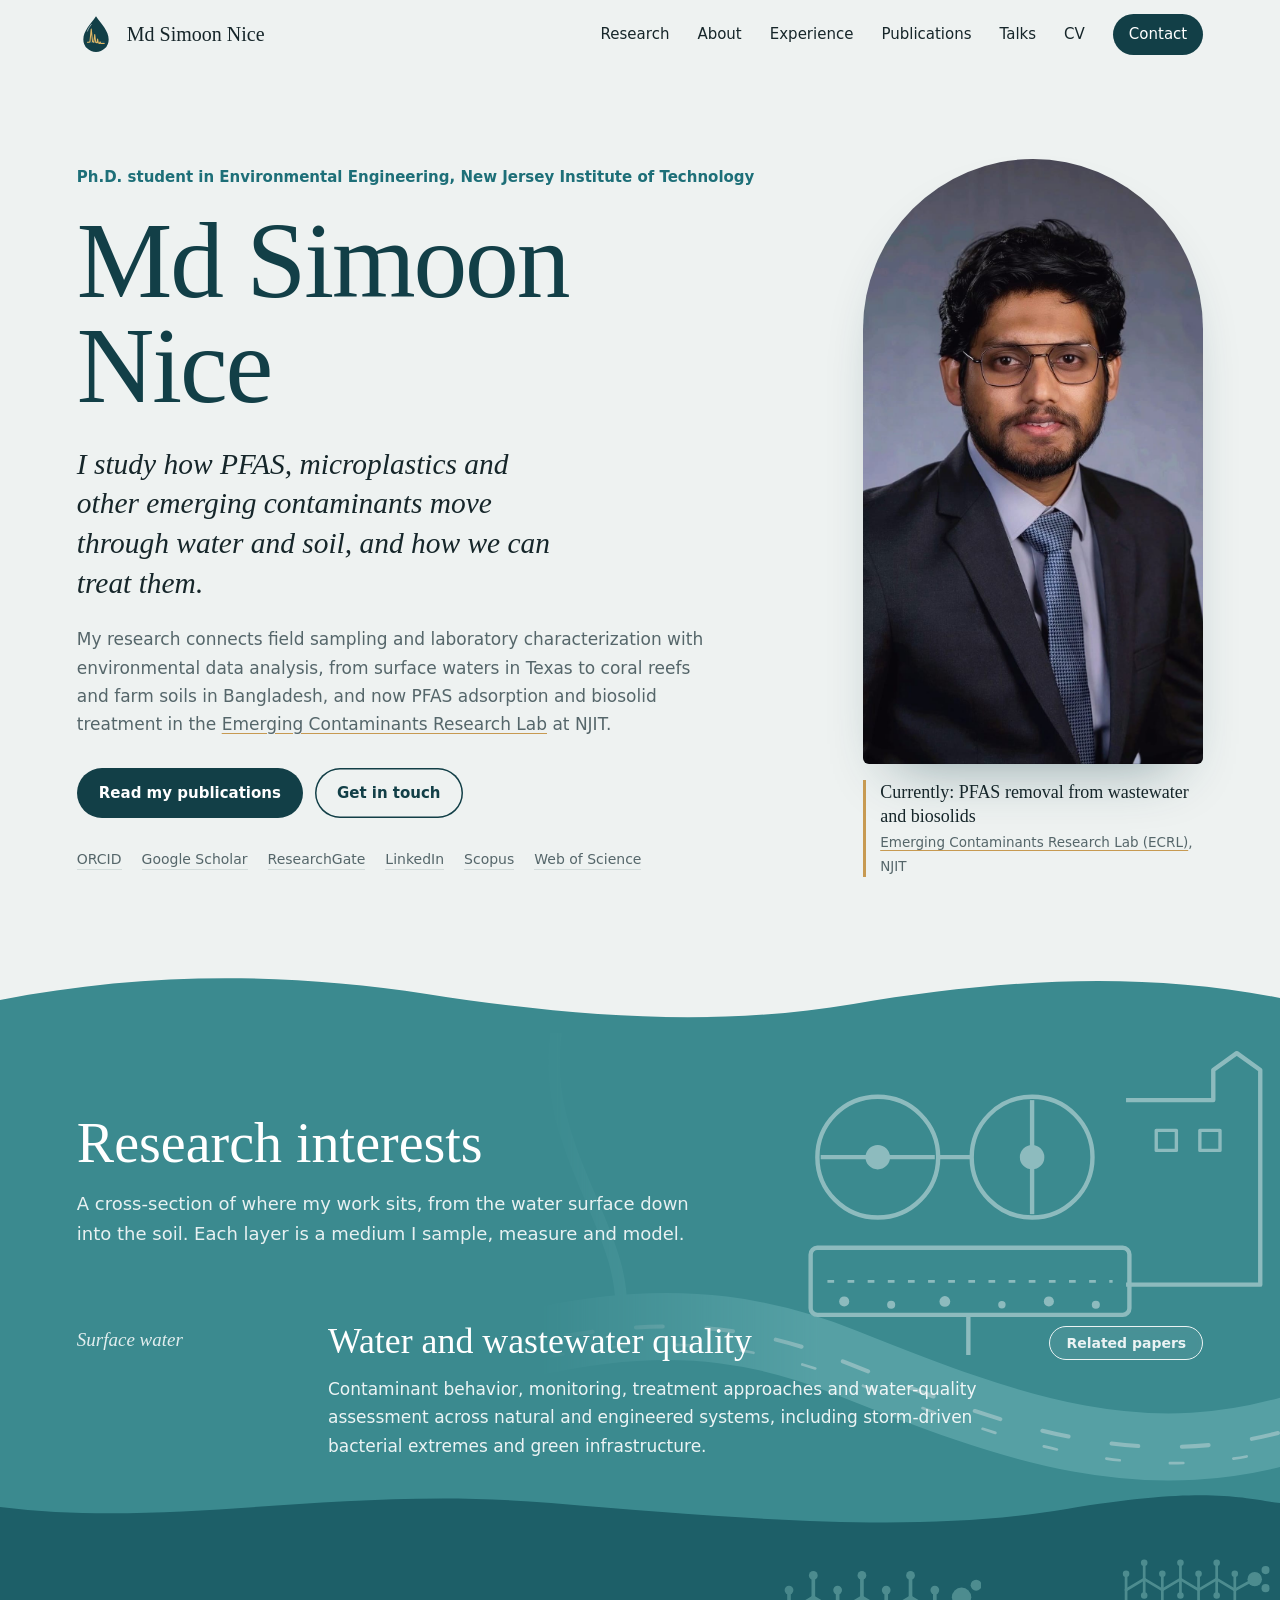
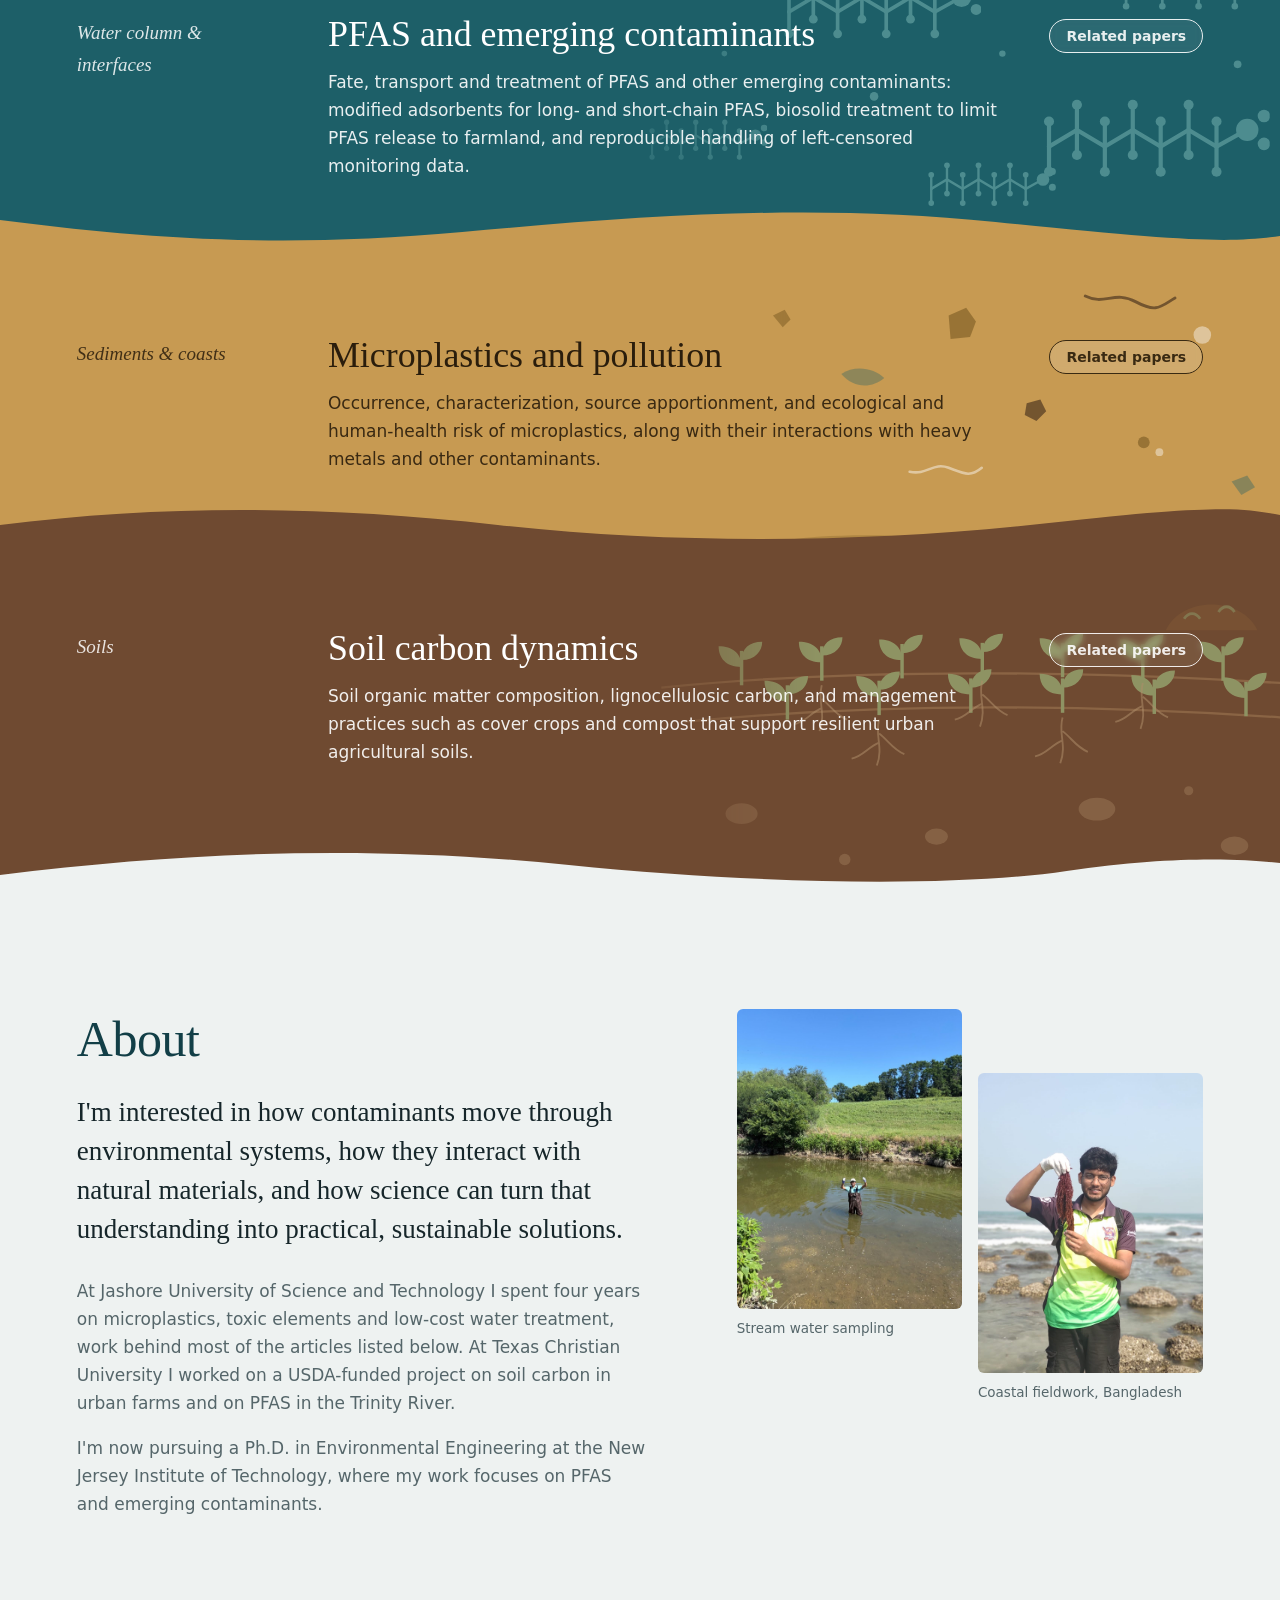
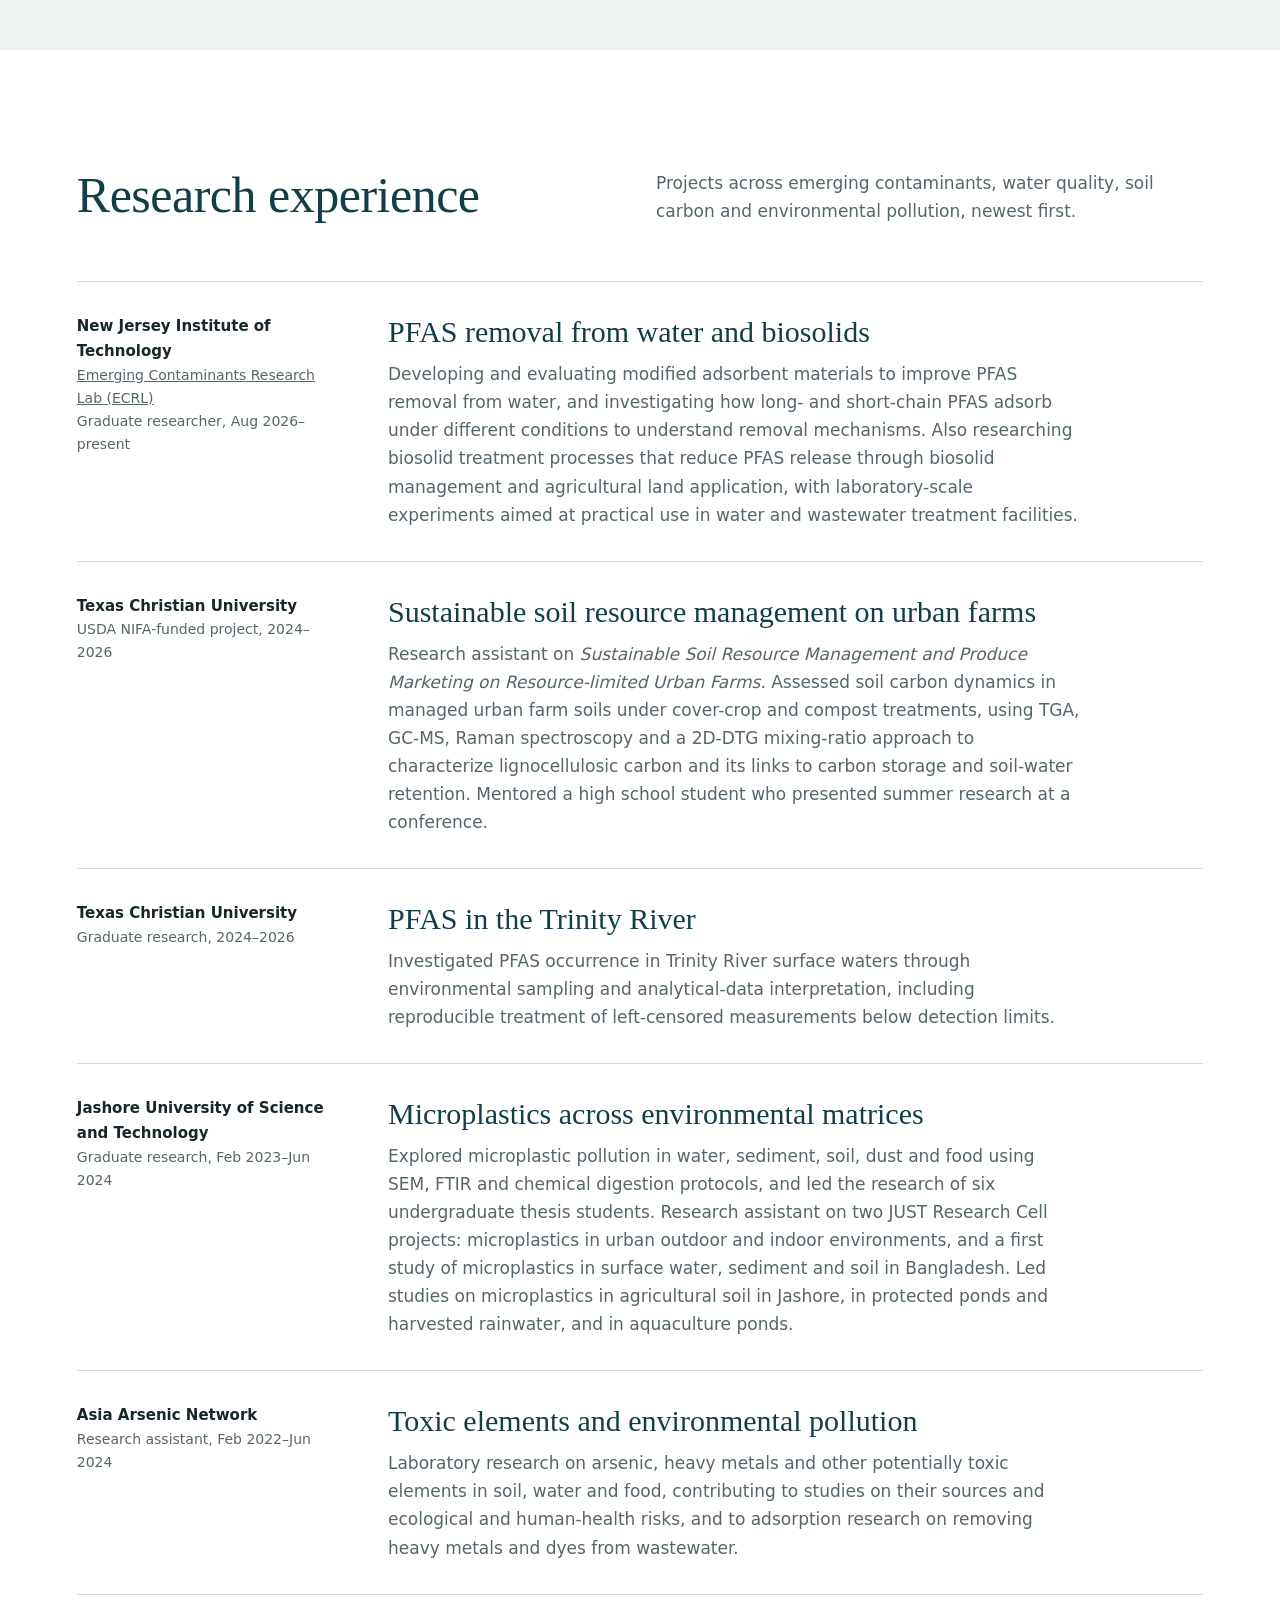
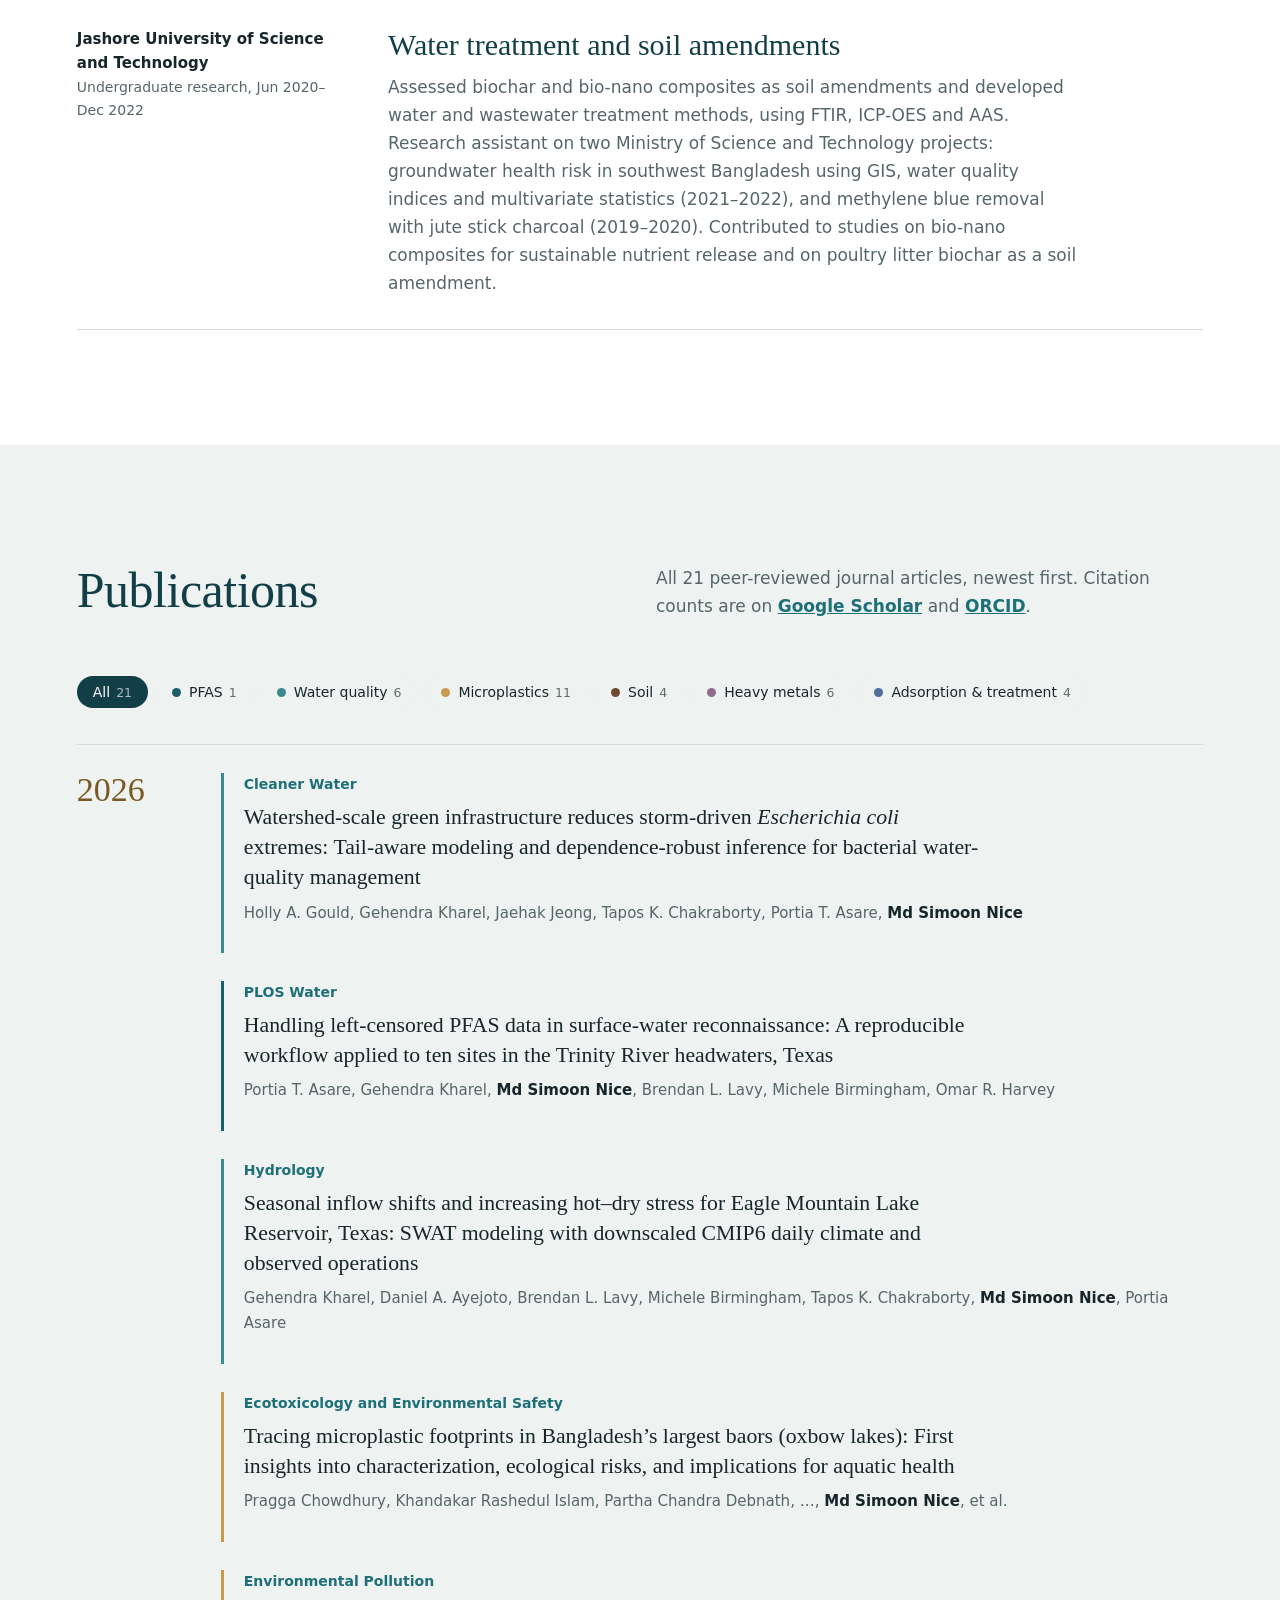
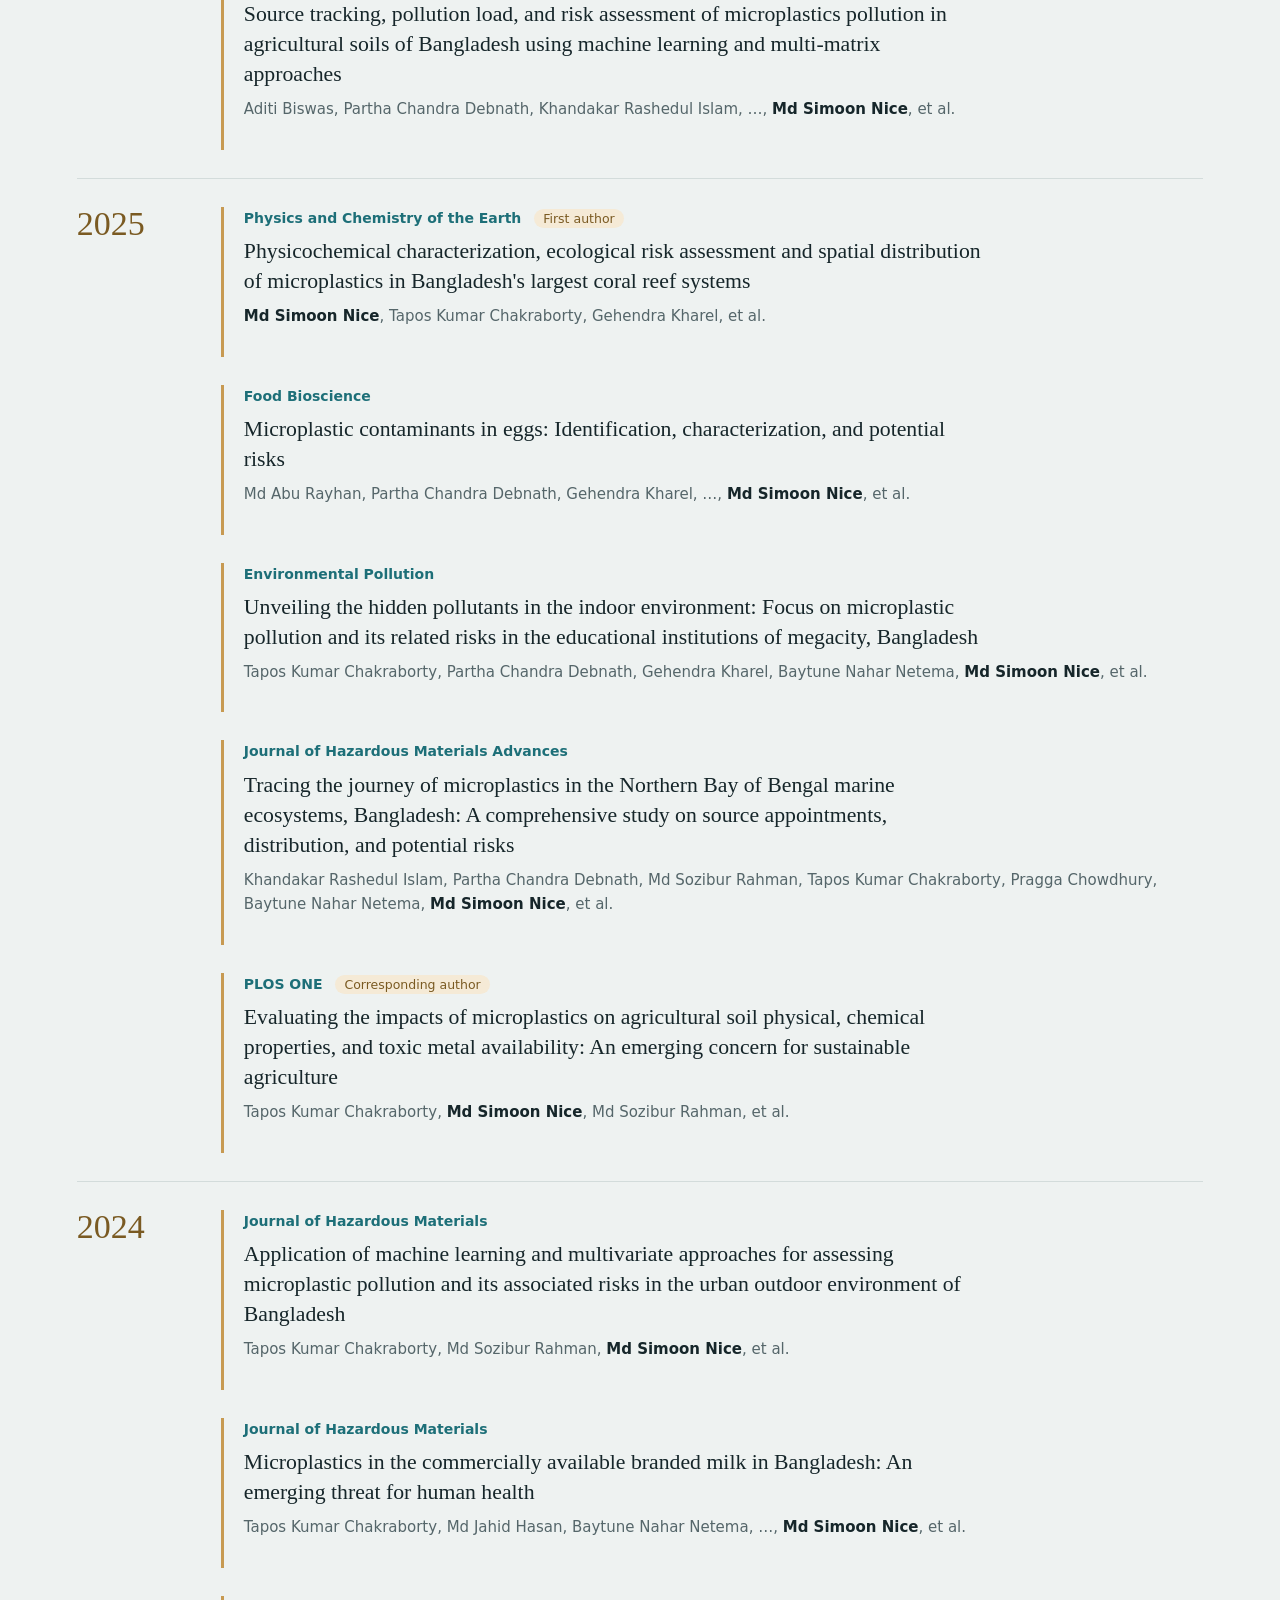
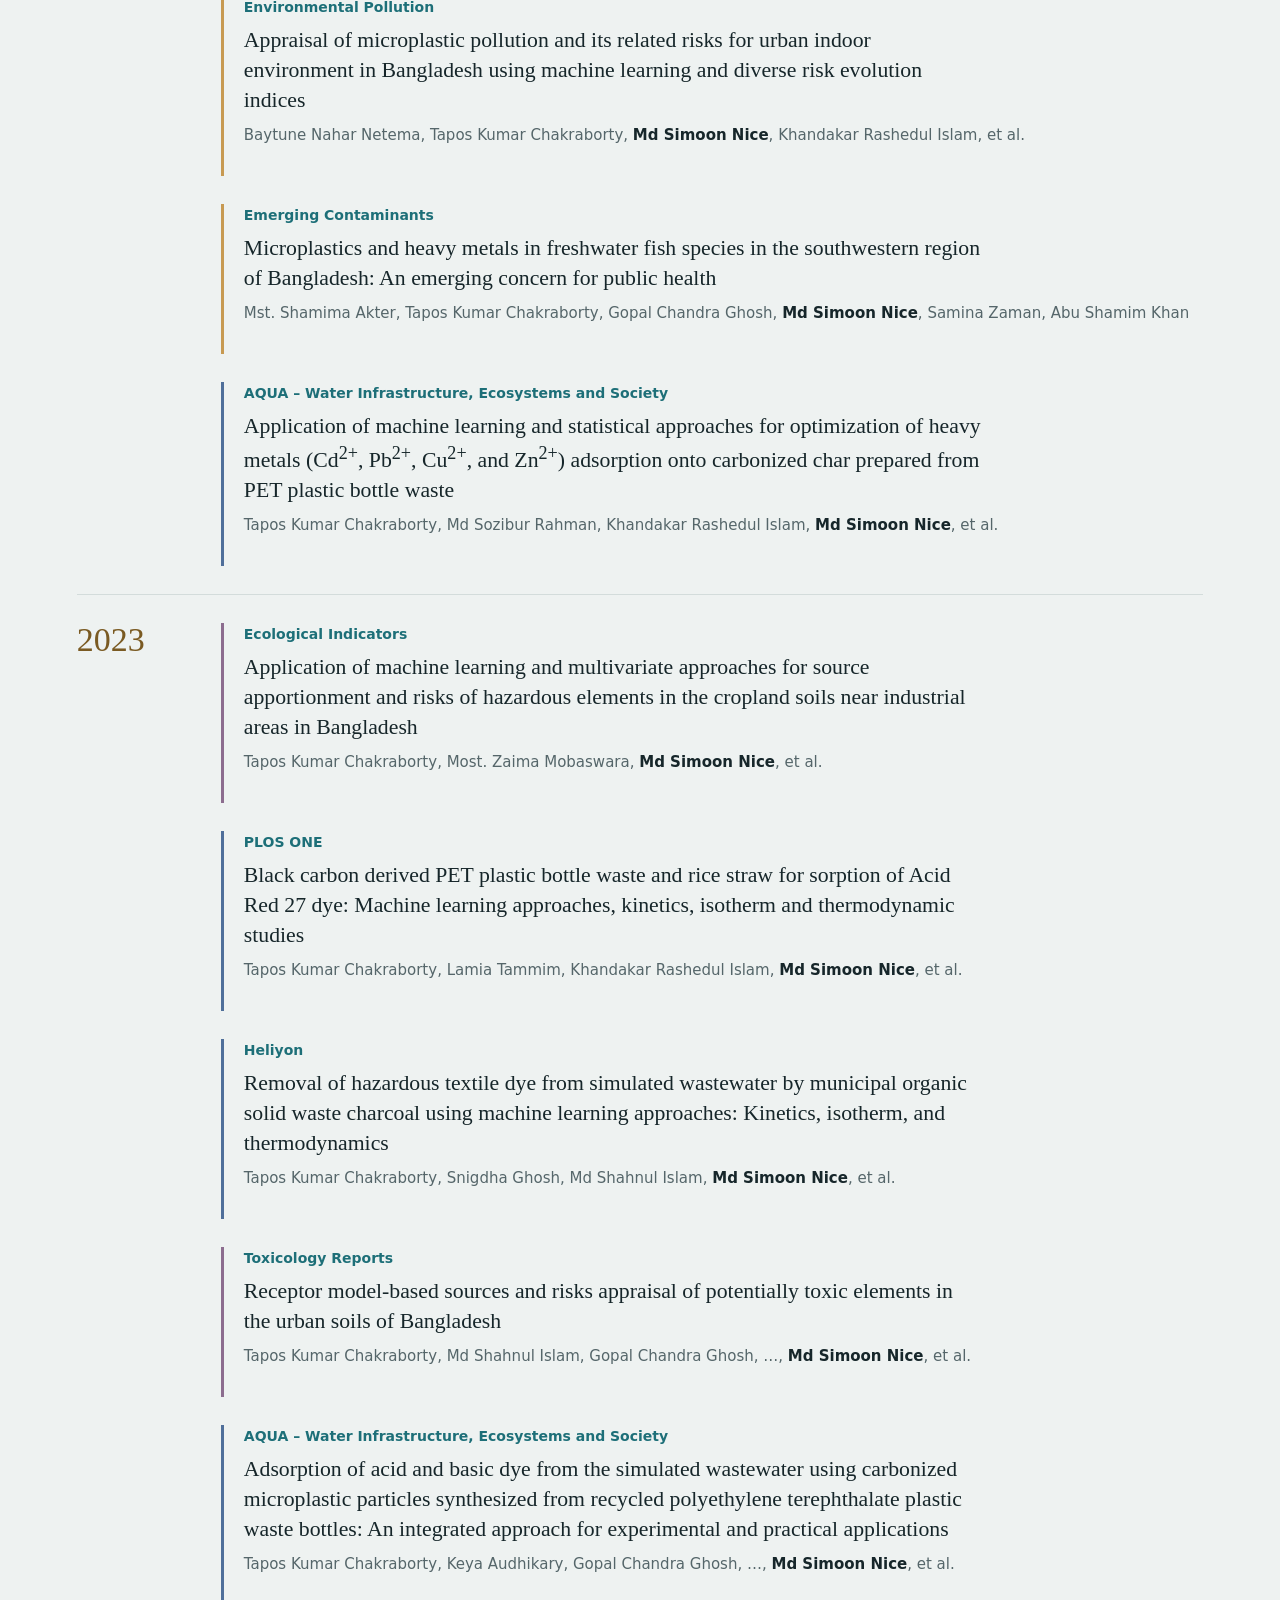
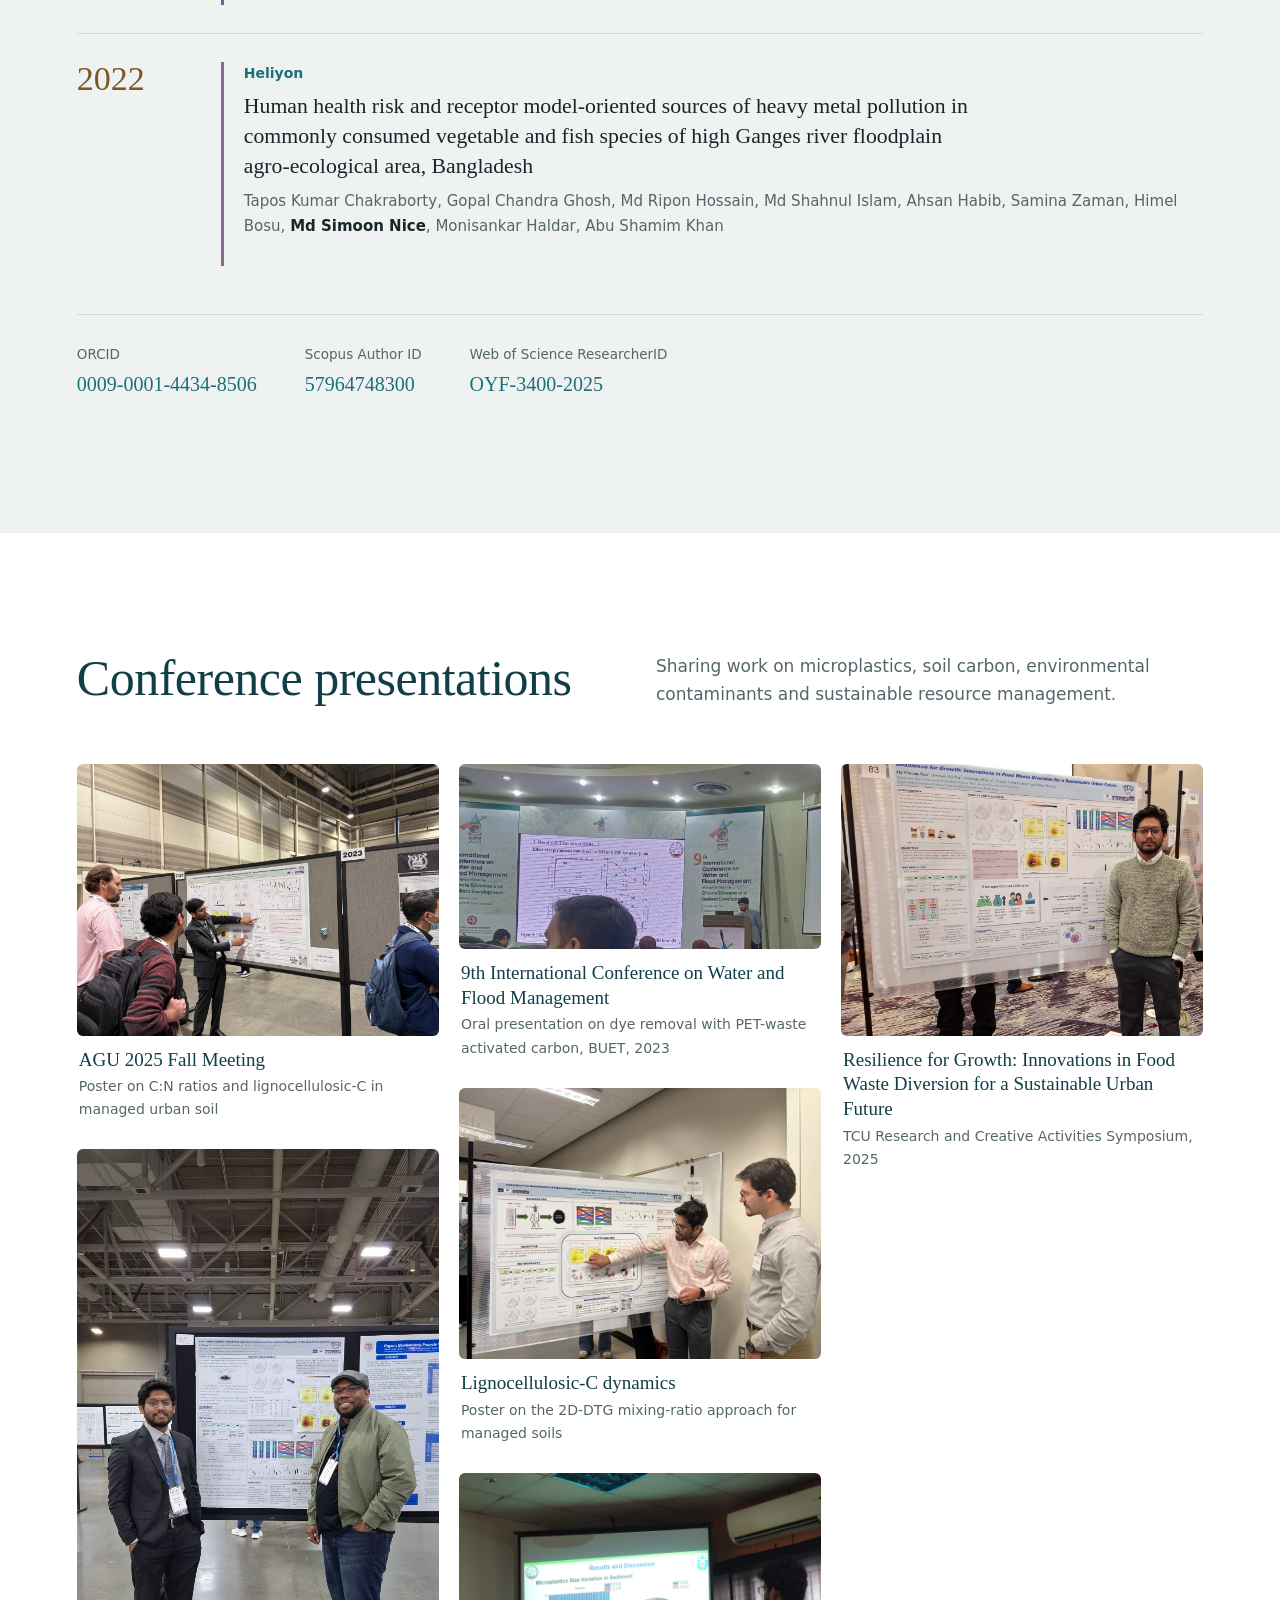
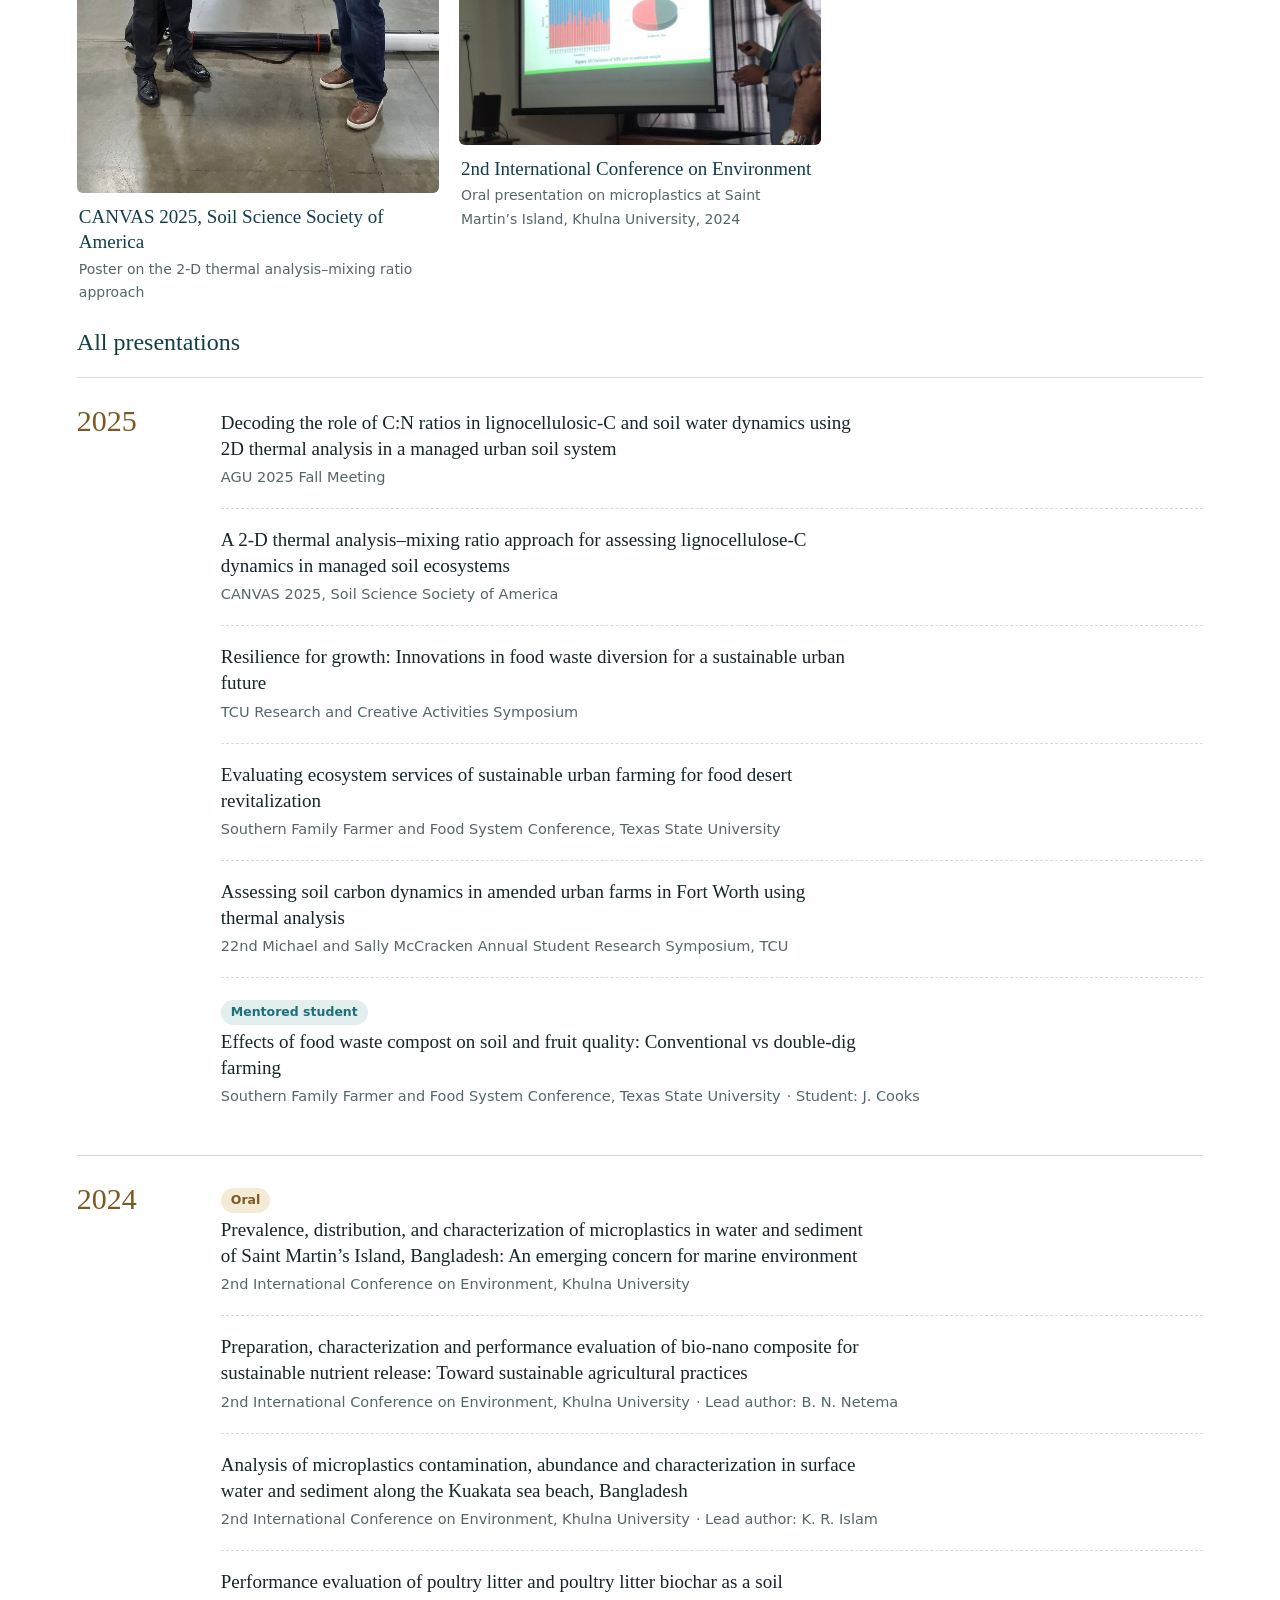
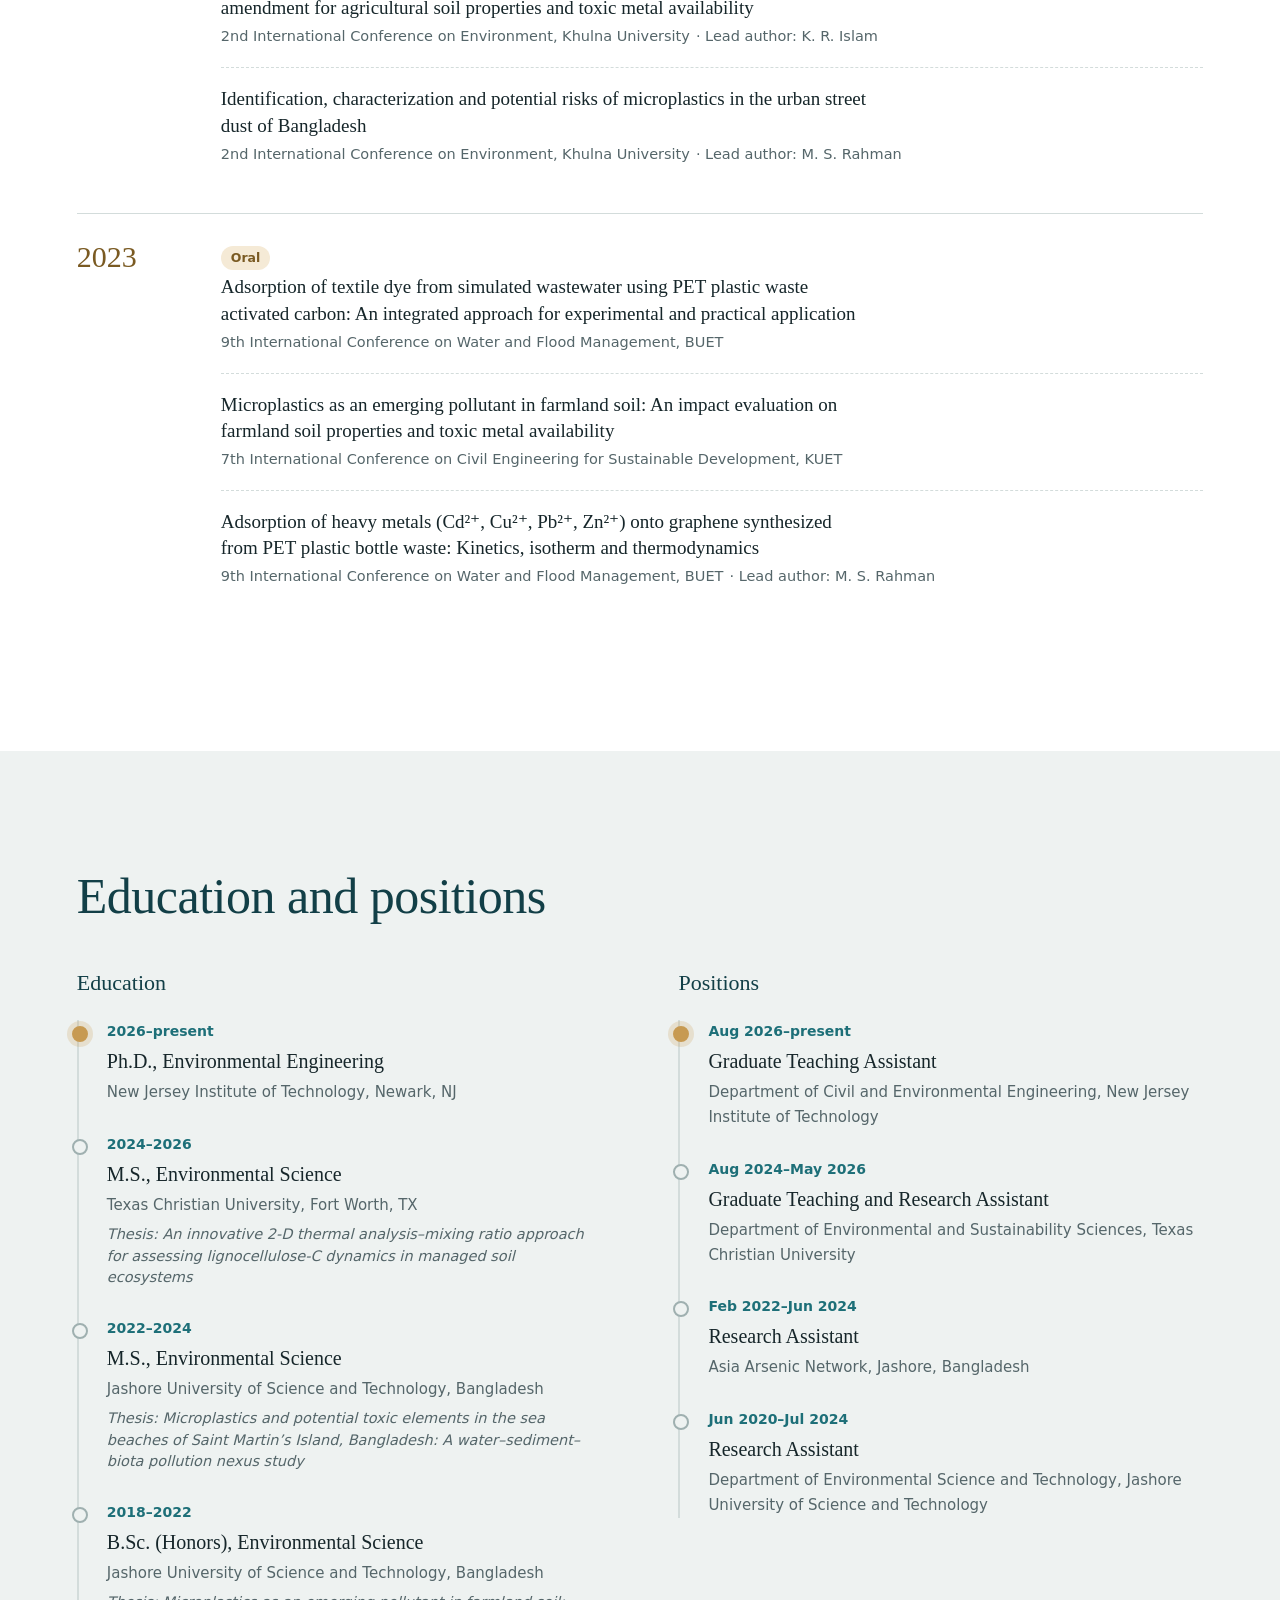
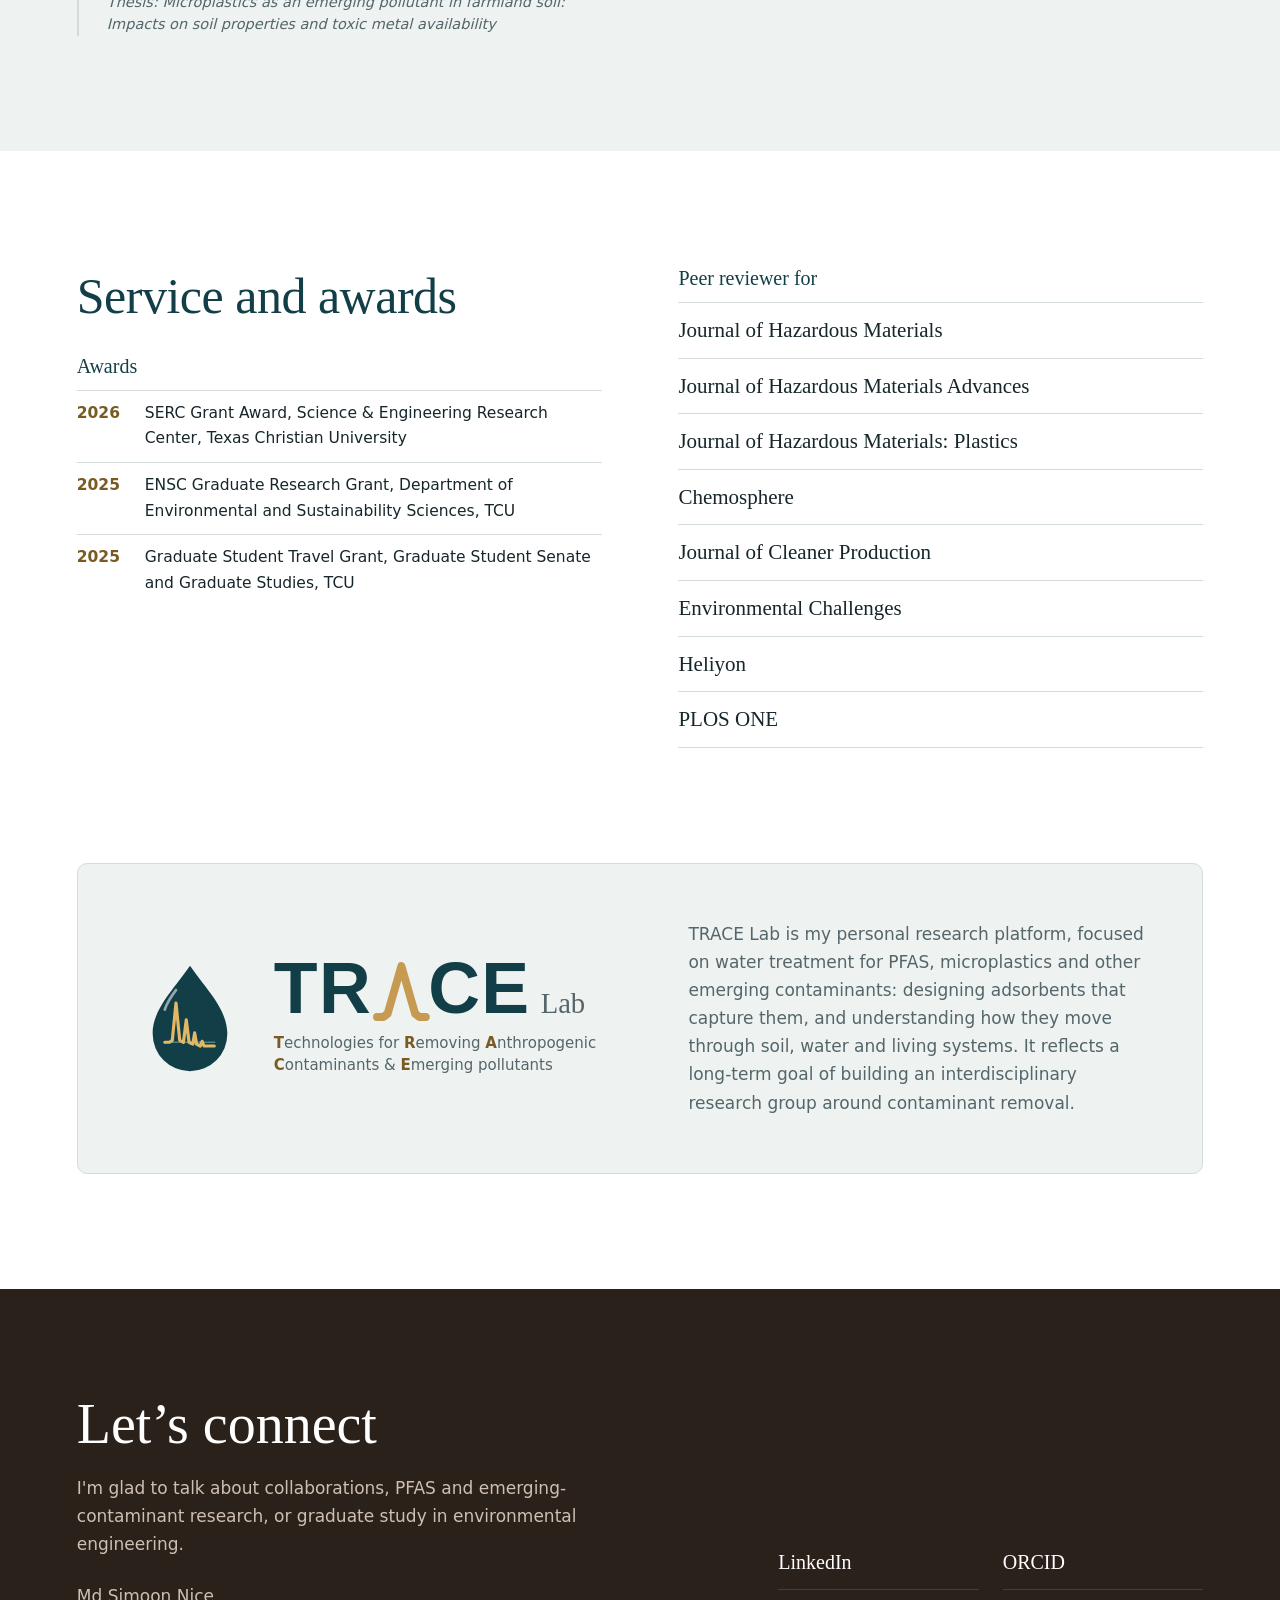
==== commit 3f94ec9e: "Update canonical link and add new SVG icon Updated the canonical link and added a new SVG icon for t" ====
--- a/index.html
+++ b/index.html
@@ -6,7 +6,7 @@
 <meta name="description" content="Official academic website of Md Simoon Nice, Ph.D. student and environmental researcher at NJIT studying PFAS, emerging contaminants, microplastics, water treatment, pollution, and soil carbon dynamics.">
 <meta name="author" content="Md Simoon Nice"><meta name="robots" content="index, follow, max-image-preview:large">
 <meta name="googlebot" content="index, follow"><meta name="theme-color" content="#123f47">
-<link rel="canonical" href="https://simoonnice.github.io/"><link rel="icon" type="image/svg+xml" href="images/trace-emblem.svg"><link rel="icon" type="image/png" href="images/favicon.png"><link rel="apple-touch-icon" href="images/apple-touch-icon.png">
+<link rel="canonical" href="https://simoonnice.github.io/"><link rel="icon" type="image/svg+xml" href="images/trace-emblem.svg"><link rel="icon" type="image/svg+xml" href="images/trace-lab-logo.svg"><link rel="apple-touch-icon" href="images/apple-touch-icon.png">
 <meta property="og:type" content="profile"><meta property="og:title" content="Md Simoon Nice | Environmental Researcher">
 <meta property="og:description" content="PFAS, emerging contaminants, microplastics, water treatment, environmental pollution, and soil carbon research.">
 <meta property="og:url" content="https://simoonnice.github.io/"><meta property="og:image" content="https://simoonnice.github.io/images/social-preview.jpg">
--- a/css/style.css
+++ b/css/style.css
@@ -1,14 +1,324 @@
-:root{--ink:#12231f;--green:#0d6b55;--mint:#dff1e8;--paper:#f7f7f2;--line:#d9ded8;--muted:#64706c}*{box-sizing:border-box}html{scroll-behavior:smooth}body{margin:0;background:var(--paper);color:var(--ink);font-family:Arial,sans-serif}.nav{height:82px;padding:0 6vw;display:flex;align-items:center;justify-content:space-between;border-bottom:1px solid var(--line);background:rgba(247,247,242,.96);position:sticky;top:0;z-index:10}.brand{display:flex;align-items:center;gap:12px;color:var(--ink);text-decoration:none;font-weight:700}.brand>span{background:var(--green);color:white;width:43px;height:43px;border-radius:50%;display:grid;place-items:center;font-size:11px}.brand small{display:block;font-size:9px;letter-spacing:1.7px;color:var(--muted);margin-top:3px}.nav nav{display:flex;gap:25px;align-items:center}.nav nav a{color:var(--ink);text-decoration:none;font-size:13px}.nav-cta{border:1px solid var(--ink);padding:10px 16px}.menu{display:none;background:none;border:0;font-size:24px}.hero{min-height:690px;display:grid;grid-template-columns:1.15fr .85fr;padding:8vh 7vw}.hero-copy{align-self:center}.eyebrow,.section-label{font-size:11px;letter-spacing:2.2px;font-weight:700;color:var(--green);text-transform:uppercase}.hero h1,.section h2,footer h2{font-family:Georgia,serif;font-weight:400}.hero h1{font-size:clamp(44px,5.4vw,78px);line-height:1.08;margin:23px 0}.hero h1 em,.about-grid h2 em{color:var(--green)}.lead{font-size:18px;line-height:1.7;max-width:690px;color:#45534f}.actions{display:flex;gap:12px;margin:30px 0}.btn{padding:14px 20px;text-decoration:none;font-weight:700;font-size:13px}.primary{background:var(--green);color:#fff}.secondary{border:1px solid var(--line);color:var(--ink)}.topics,.profile-links{display:flex;gap:9px;flex-wrap:wrap}.topics span{border:1px solid #cbd5cf;border-radius:20px;padding:7px 12px;font-size:11px;color:var(--muted)}.profile-links{margin-top:22px;gap:17px}.profile-links a,.text-link{font-size:11px;font-weight:700;color:var(--green);text-decoration:none;border-bottom:1px solid #9dc8ba;padding-bottom:3px}.photo-hero{position:relative;min-height:530px}.portrait-frame{position:absolute;right:4%;top:0;width:min(390px,90%);height:500px;background:#dbe6e1;padding:12px;box-shadow:0 24px 60px #17372d20}.portrait-frame:before{content:"";position:absolute;inset:-16px 16px 16px -16px;border:1px solid #9fc4b6;z-index:-1}.portrait-frame img{width:100%;height:100%;object-fit:cover;object-position:center 25%;display:block}.lab-card{position:absolute;background:white;padding:20px;width:285px;right:-1%;bottom:0;box-shadow:0 18px 50px #17372d22;border-left:4px solid var(--green)}.lab-card b,.lab-card span{display:block;font-size:9px;letter-spacing:1.2px;text-transform:uppercase;color:var(--muted)}.lab-card strong{display:block;font-family:Georgia,serif;font-size:18px;margin:8px 0}.section{padding:95px 7vw}.white{background:#fff}.about-grid{display:grid;grid-template-columns:1fr 1fr;gap:8vw;margin-top:40px}.about-grid h2{font-size:40px;line-height:1.3;margin-top:0}.about-photo{width:100%;height:400px;object-fit:cover;margin-top:25px}.body-copy p,.service p,.lab p{line-height:1.8;color:var(--muted);font-size:15px}.research{background:#eef3ef}.section-head{display:flex;justify-content:space-between;align-items:end;margin:25px 0 38px}.section-head h2,.timeline>h2{font-size:40px;margin:0}.section-head p{color:var(--muted)}.cards{display:grid;grid-template-columns:repeat(4,1fr);gap:14px}.cards article{background:white;padding:27px;min-height:310px;border-top:3px solid transparent}.cards article:hover{border-color:var(--green)}.cards article>span{font-size:10px;color:#95a19d}.icon{font-size:34px;color:var(--green);margin:32px 0 18px}.cards h3{font-family:Georgia,serif;font-size:19px}.cards p{color:var(--muted);font-size:13px;line-height:1.65}.cards b,.pub-tag{font-size:9px;letter-spacing:1.4px;color:var(--green)}.field-feature{margin-top:55px;display:grid;grid-template-columns:1fr 1fr;background:white;align-items:center}.field-feature img{width:100%;height:440px;object-fit:cover}.field-feature div{padding:45px}.field-feature h3{font-family:Georgia,serif;font-size:28px}.field-feature p{color:var(--muted);line-height:1.7}.pub-list{border-top:1px solid var(--line)}.pub{display:grid;grid-template-columns:90px 1fr;gap:25px;padding:28px 8px;border-bottom:1px solid var(--line)}.pub-year{font-family:Georgia,serif;font-size:19px;color:var(--green)}.pub h3{font-family:Georgia,serif;font-size:18px;line-height:1.5;margin:7px 0}.pub p{font-size:12px;color:var(--muted);line-height:1.6}.pub a{font-size:11px;color:var(--green);font-weight:700;text-decoration:none}.ids{margin-top:45px;background:#eef3ef;padding:25px;display:flex;gap:35px;flex-wrap:wrap}.ids a{text-decoration:none;color:var(--ink)}.ids span{display:block;font-size:9px;letter-spacing:1.4px;color:var(--green);text-transform:uppercase}.ids b{font-size:12px}.timeline-grid{display:grid;grid-template-columns:1fr 1fr;gap:8vw;margin-top:50px}.timeline-grid h3{font-size:12px;letter-spacing:2px;text-transform:uppercase;color:var(--green)}.item{border-left:1px solid var(--line);padding:0 0 30px 24px;position:relative}.item:before{content:"";width:9px;height:9px;background:#a8b3af;border-radius:50%;position:absolute;left:-5px;top:4px}.item.current:before{background:var(--green);box-shadow:0 0 0 5px var(--mint)}.item time{display:block;font-size:9px;color:var(--green);letter-spacing:1px}.item strong{display:block;font-family:Georgia,serif;font-size:16px;margin:7px 0}.item span{font-size:12px;color:var(--muted)}.service-grid{display:grid;grid-template-columns:1fr 1fr;gap:9vw;margin-top:38px}.service-grid h2{font-size:38px;margin-top:0}.journal-list span{display:block;border-bottom:1px solid var(--line);padding:14px 0;font-family:Georgia,serif}.lab{background:white;padding-top:35px}.lab-box{background:var(--green);color:white;padding:65px;display:grid;grid-template-columns:2fr 1fr;align-items:center}.light{color:#aee1d0}.lab-box h2{font-size:36px}.lab-box p{color:#d9ebe5;max-width:720px}.lab-mark{font-family:Georgia,serif;font-size:65px;text-align:center}.lab-mark span{display:block;font-family:Arial;font-size:11px;letter-spacing:6px}footer{padding:70px 7vw;background:#10231e;color:white;display:flex;justify-content:space-between;align-items:end}footer h2{font-size:40px;margin:0 0 15px}footer p{color:#b9c9c4;line-height:1.7}.footer-right{text-align:right}.footer-social{display:flex;gap:14px;justify-content:flex-end;margin-bottom:23px;flex-wrap:wrap}.footer-social a{color:#d7e8e2;text-decoration:none;font-size:11px;border-bottom:1px solid #59746b;padding-bottom:3px}.footer-brand{font-family:Georgia,serif;font-size:17px}.footer-brand span{display:block;font-family:Arial;font-size:10px;color:#8da09a;margin-top:7px}@media(max-width:900px){.nav nav{display:none}.nav nav.open{display:flex;position:absolute;top:82px;left:0;right:0;background:var(--paper);padding:25px 7vw;flex-direction:column;align-items:flex-start}.menu{display:block}.hero{grid-template-columns:1fr}.photo-hero{margin-top:45px}.portrait-frame{position:relative;right:auto;width:360px;max-width:88%}.about-grid,.service-grid,.timeline-grid,.field-feature{grid-template-columns:1fr}.cards{grid-template-columns:1fr 1fr}.section-head{display:block}.lab-box{grid-template-columns:1fr}footer{display:block}.footer-right{text-align:left;margin-top:30px}.footer-social{justify-content:flex-start}}@media(max-width:560px){.hero,.section{padding-left:6vw;padding-right:6vw}.hero h1{font-size:41px}.cards{grid-template-columns:1fr}.pub{grid-template-columns:1fr;gap:7px}.about-grid h2,.section-head h2,.timeline>h2{font-size:31px}.lab-box{padding:38px 25px}.field-feature img{height:360px}.ids{display:grid}}
-.presentations{background:#eef3ef}.conference-gallery{display:grid;grid-template-columns:repeat(2,minmax(0,1fr));gap:18px}.conference-card{margin:0;background:#fff;overflow:hidden;border-bottom:3px solid transparent;transition:.2s ease}.conference-card:hover{border-bottom-color:var(--green);transform:translateY(-2px)}.conference-card img{width:100%;height:330px;display:block;object-fit:cover}.conference-card figcaption{padding:22px 24px 25px}.conference-card strong{display:block;font-family:Georgia,serif;font-size:19px;line-height:1.35;margin:8px 0}.conference-card small{display:block;color:var(--muted);font-size:12px;line-height:1.55}.conference-wide{grid-column:span 2}.conference-wide{display:grid;grid-template-columns:1.35fr .65fr;align-items:stretch}.conference-wide img{height:390px}.conference-wide figcaption{align-self:center;padding:35px}@media(max-width:760px){.conference-gallery{grid-template-columns:1fr}.conference-wide{grid-column:auto;display:block}.conference-card img,.conference-wide img{height:300px}}
-
-.publication-profile-note{margin:30px 0 0;padding-top:18px;border-top:1px solid var(--line);font-size:13px;line-height:1.7;color:var(--muted)}
-.publication-profile-note a{color:var(--green);font-weight:700;text-decoration:none;border-bottom:1px solid currentColor}
-.publication-profile-note a:hover{opacity:.72}
-
-.research-experience{background:#f7faf8}
-.experience-grid{display:grid;grid-template-columns:repeat(2,minmax(0,1fr));gap:18px;margin-top:34px}
-.experience-card{background:#fff;border:1px solid var(--line);padding:30px;min-height:245px}
-.experience-meta{display:block;font-size:9px;line-height:1.5;letter-spacing:1.25px;color:var(--green);font-weight:700;margin-bottom:24px}
-.experience-card h3{font-family:Georgia,serif;font-size:23px;line-height:1.25;margin:0 0 14px;color:var(--ink)}
-.experience-card p{font-size:13px;line-height:1.75;color:var(--muted);margin:0}
-@media(max-width:760px){.experience-grid{grid-template-columns:1fr}.experience-card{min-height:auto}}
+/* ==========================================================
+   Md Simoon Nice — academic site
+   Palette drawn from a water/sediment/soil cross-section.
+   ========================================================== */
+:root{
+  --mist:#eef2f1;        /* page background, cool limestone */
+  --white:#ffffff;
+  --ink:#16262a;         /* text */
+  --muted:#55666a;
+  --line:#d3dcdb;
+  --river:#123f47;       /* deep water, primary dark */
+  --current:#1d6f78;     /* links, accents */
+  --shallow:#3b8a8f;
+  --sediment:#c79a52;
+  --sediment-ink:#7a5a22;
+  --soil:#6f4a31;
+  --serif:"Spectral",Georgia,"Times New Roman",serif;
+  --sans:"Public Sans",system-ui,-apple-system,"Segoe UI",Arial,sans-serif;
+  --pad:clamp(20px,6vw,96px);
+  --max:1200px;
+}
+*{box-sizing:border-box}
+html{scroll-behavior:smooth;scroll-padding-top:76px}
+body{margin:0;background:var(--mist);color:var(--ink);font:400 17px/1.65 var(--sans);-webkit-font-smoothing:antialiased}
+img{max-width:100%;height:auto;display:block}
+a{color:var(--current)}
+a:hover{color:var(--river)}
+:focus-visible{outline:2px solid var(--sediment);outline-offset:3px;border-radius:2px}
+h1,h2,h3,h4{font-family:var(--serif);font-weight:400;line-height:1.2;margin:0}
+p{margin:0 0 1em}
+ul,ol{margin:0;padding:0;list-style:none}
+.skip{position:absolute;left:-999px;top:8px;background:var(--river);color:#fff;padding:8px 14px;z-index:50}
+.skip:focus{left:8px}
+
+/* ---------- Navigation ---------- */
+.nav{position:sticky;top:0;z-index:20;display:flex;align-items:center;justify-content:space-between;
+  padding:14px var(--pad);background:rgba(238,242,241,.88);backdrop-filter:saturate(1.4) blur(10px);-webkit-backdrop-filter:saturate(1.4) blur(10px);
+  border-bottom:1px solid transparent;transition:border-color .2s}
+.nav.scrolled{border-bottom-color:var(--line)}
+.brand{display:flex;align-items:center;gap:12px;text-decoration:none;color:var(--ink);font-family:var(--serif);font-size:20px}
+.brand-mark{width:38px;height:38px;flex:none}
+.nav nav{display:flex;gap:28px;align-items:center}
+.nav nav a{color:var(--ink);text-decoration:none;font-size:15px;font-weight:500}
+.nav nav a:hover{color:var(--current)}
+.nav nav .nav-cta{background:var(--river);color:#fff;padding:8px 16px;border-radius:999px}
+.nav nav .nav-cta:hover{background:var(--current);color:#fff}
+.menu{display:none;width:40px;height:40px;background:none;border:0;cursor:pointer;position:relative}
+.menu span{position:absolute;left:9px;right:9px;height:2px;background:var(--ink);transition:transform .2s}
+.menu span:first-child{top:15px}.menu span:last-child{top:23px}
+.menu[aria-expanded="true"] span:first-child{transform:translateY(4px) rotate(45deg)}
+.menu[aria-expanded="true"] span:last-child{transform:translateY(-4px) rotate(-45deg)}
+
+/* ---------- Hero ---------- */
+.hero{max-width:calc(var(--max) + 2*var(--pad));margin:0 auto;padding:clamp(40px,7vw,96px) var(--pad) clamp(56px,6vw,80px);
+  display:grid;grid-template-columns:minmax(0,1.35fr) minmax(0,.65fr);gap:clamp(32px,6vw,88px);align-items:center}
+.kicker{font-size:15px;color:var(--current);font-weight:600;margin-bottom:18px}
+.hero h1{font-size:clamp(52px,8.4vw,112px);font-weight:300;letter-spacing:-.02em;line-height:.98;color:var(--river)}
+.tagline{font-family:var(--serif);font-style:italic;font-weight:300;font-size:clamp(22px,2.3vw,30px);line-height:1.35;margin:26px 0 22px;max-width:34ch;color:var(--ink)}
+.lead{color:var(--muted);max-width:60ch}
+.actions{display:flex;gap:12px;flex-wrap:wrap;margin:30px 0 30px}
+.btn{display:inline-block;padding:13px 22px;border-radius:999px;font-weight:600;font-size:15px;text-decoration:none;transition:background .15s,color .15s}
+.btn.primary{background:var(--river);color:#fff}
+.btn.primary:hover{background:var(--current);color:#fff}
+.btn.ghost{color:var(--river);box-shadow:inset 0 0 0 1.5px var(--river)}
+.btn.ghost:hover{background:var(--river);color:#fff}
+.profile-links{display:flex;flex-wrap:wrap;gap:6px 20px;font-size:14px}
+.profile-links a{color:var(--muted);text-decoration:none;border-bottom:1px solid var(--line);padding-bottom:2px}
+.profile-links a:hover{color:var(--current);border-color:var(--current)}
+.portrait{margin:0;justify-self:end;width:100%;max-width:340px}
+.portrait img{border-radius:170px 170px 6px 6px;background:#d9e3e2;box-shadow:0 30px 60px -30px rgba(18,63,71,.45)}
+.portrait figcaption{margin-top:16px;font-family:var(--serif);font-size:18px;line-height:1.35;padding-left:14px;border-left:3px solid var(--sediment)}
+.portrait figcaption span{font-family:var(--sans);font-size:13.5px;color:var(--muted)}
+
+/* ---------- Research strata (signature element) ---------- */
+.strata{position:relative;color:#fff}
+.wave{display:block;width:100%;height:60px;position:absolute;left:0;top:-59px}
+.wave-top{height:80px;top:-79px;position:relative;margin-bottom:-1px;top:0}
+.layer{position:relative;padding:clamp(48px,6vw,80px) var(--pad)}
+.layer-inner{position:relative;z-index:1;max-width:var(--max);margin:0 auto;display:grid;grid-template-columns:200px minmax(0,1fr) auto;gap:clamp(20px,4vw,56px);align-items:start}
+.layer-inner.intro{display:block;margin-bottom:clamp(48px,6vw,72px)}
+.layer-inner.intro h2{font-size:clamp(36px,4.5vw,56px);font-weight:300;margin-bottom:12px}
+.layer-inner.intro p{max-width:56ch;opacity:.88;font-size:18px}
+.medium{font-family:var(--serif);font-style:italic;font-size:19px;margin:4px 0 0;opacity:.85}
+.layer-body h3{font-size:clamp(26px,2.8vw,36px);margin-bottom:12px}
+.layer-body p{max-width:62ch;margin:0;opacity:.9}
+.layer-link{font:600 14px var(--sans);color:inherit;background:none;border:1.5px solid currentColor;border-radius:999px;padding:8px 16px;cursor:pointer;white-space:nowrap;margin-top:6px;opacity:.9}
+.layer-link:hover{opacity:1;background:rgba(255,255,255,.12)}
+.l1{background:var(--shallow)}
+.l2{background:#1d5f68}
+.l3{background:var(--sediment);color:#2a1d0c}
+.l3 .layer-link:hover{background:rgba(0,0,0,.08)}
+.l4{background:var(--soil)}
+.l4{padding-bottom:clamp(96px,10vw,140px)}
+.wave-bottom{top:auto;bottom:-1px}
+/* suspended particles & grains, purely decorative */
+.particles,.grains{position:absolute;inset:0;pointer-events:none;opacity:.5}
+.particles{background-image:radial-gradient(circle,rgba(255,255,255,.55) 1.2px,transparent 1.6px),radial-gradient(circle,rgba(255,255,255,.35) 1px,transparent 1.4px);
+  background-size:67px 53px,131px 97px;background-position:0 0,31px 17px}
+.particles.fine{opacity:.32;background-size:43px 61px,97px 79px}
+.grains{opacity:.22;background-image:radial-gradient(ellipse 3px 2px,#5a3e17 70%,transparent 75%),radial-gradient(circle,#fff6 1.4px,transparent 1.8px);background-size:29px 23px,53px 41px;background-position:0 0,11px 7px}
+.grains.coarse{opacity:.25;background-image:radial-gradient(ellipse 4px 3px,#3d2818 70%,transparent 75%),radial-gradient(circle,#c79a5277 2px,transparent 2.5px);background-size:37px 31px,71px 59px}
+@media (prefers-reduced-motion:no-preference){
+  .particles{animation:drift 60s linear infinite}
+  @keyframes drift{to{background-position:670px -530px,-1310px 970px}}
+}
+
+/* ---------- Generic sections ---------- */
+.section{padding:clamp(72px,9vw,128px) max(var(--pad),calc((100% - var(--max))/2))}
+.section h2{font-size:clamp(34px,4vw,50px);font-weight:300;color:var(--river);letter-spacing:-.01em}
+.section-head{display:grid;grid-template-columns:minmax(0,1fr) minmax(0,1fr);gap:32px;align-items:end;margin-bottom:clamp(36px,5vw,56px)}
+.section-head p{color:var(--muted);margin:0;max-width:52ch}
+
+/* About */
+.about{display:grid;grid-template-columns:minmax(0,1.1fr) minmax(0,.9fr);gap:clamp(40px,7vw,96px);align-items:start}
+.about h2{margin-bottom:24px}
+.about .big{font-family:var(--serif);font-size:clamp(22px,2.2vw,27px);line-height:1.45;color:var(--ink)}
+.about p{color:var(--muted);max-width:62ch}
+.tools-title{font-size:20px;margin:36px 0 14px;color:var(--river)}
+.tools{display:flex;flex-wrap:wrap;gap:8px}
+.tools li{font-size:14px;padding:6px 13px;border-radius:999px;background:var(--white);border:1px solid var(--line)}
+.about-photos{display:grid;grid-template-columns:1fr 1fr;gap:16px;align-items:start}
+.about-photos figure{margin:0}
+.about-photos figure:nth-child(2){margin-top:64px}
+.about-photos img{border-radius:6px}
+.about-photos figcaption{font-size:13.5px;color:var(--muted);margin-top:8px}
+
+/* Projects */
+.projects{background:var(--white)}
+.talks,.service,.lab{background:var(--white)}
+.project-list>li{display:grid;grid-template-columns:260px minmax(0,1fr);gap:clamp(20px,4vw,56px);padding:32px 0;border-top:1px solid var(--line)}
+.project-list>li:last-child{border-bottom:1px solid var(--line)}
+.project-where strong{display:block;font-weight:600;font-size:15px}
+.project-where span{display:block;font-size:14px;color:var(--muted)}
+.project-list p+p{margin-top:.6em}
+.project-list h3{font-size:clamp(24px,2.4vw,30px);color:var(--river);margin-bottom:10px}
+.project-list p{color:var(--muted);max-width:64ch;margin:0}
+.project-list ul{margin:10px 0 0;padding-left:1.1em;list-style:disc;color:var(--muted);max-width:64ch}
+.project-list ul li{margin:4px 0;padding:0;border:0;display:list-item}
+.project-list li ul li::marker{color:var(--sediment)}
+.project-list .funded{margin-top:14px;font-size:15px}
+.project-list .funded strong{color:var(--ink);font-weight:600}
+.project-where a{color:inherit}
+
+/* Publications */
+.section-head a{font-weight:600}
+.filters{display:flex;flex-wrap:wrap;gap:8px;margin-bottom:36px}
+.chip{font:500 14px var(--sans);color:var(--ink);background:var(--mist);border:1px solid transparent;border-radius:999px;padding:7px 15px;cursor:pointer;display:inline-flex;align-items:center;gap:8px}
+.chip:hover{border-color:var(--line)}
+.chip[aria-pressed="true"]{background:var(--river);color:#fff}
+.dot{width:9px;height:9px;border-radius:50%;display:inline-block}
+.c-pfas{background:#1d5f68}.c-water{background:var(--shallow)}.c-mp{background:var(--sediment)}.c-soil{background:var(--soil)}.c-metals{background:#8c6d8f}.c-treat{background:#4f6f9a}
+.chip .count{font-size:12.5px;opacity:.65;margin-left:-2px}
+.chip[aria-pressed="true"] .dot{box-shadow:0 0 0 2px #fff}
+.year-group{display:grid;grid-template-columns:120px minmax(0,1fr);gap:24px;border-top:1px solid var(--line);padding-top:28px;margin-bottom:28px}
+.year-group[hidden]{display:none}
+.year{font-size:34px;font-weight:300;color:var(--sediment-ink);line-height:1}
+.pub{padding:0 0 28px 20px;margin-bottom:28px;border-left:3px solid var(--line);border-bottom:0}
+.pub:last-child{margin-bottom:0}
+.pub[data-primary="pfas"]{border-left-color:#1d5f68}
+.pub[data-primary="water"]{border-left-color:var(--shallow)}
+.pub[data-primary="microplastics"]{border-left-color:var(--sediment)}
+.pub[data-primary="soil"]{border-left-color:var(--soil)}
+.pub[data-primary="metals"]{border-left-color:#8c6d8f}
+.pub[data-primary="treatment"]{border-left-color:#4f6f9a}
+.pub[hidden]{display:none}
+.venue{font-size:14px;font-weight:600;color:var(--current);margin:0 0 6px}
+.first{font-weight:500;color:var(--sediment-ink);background:#f5ead6;border-radius:999px;padding:2px 9px;margin-left:8px;font-size:12.5px}
+.pub h4{font-size:clamp(19px,1.7vw,22px);line-height:1.38;margin-bottom:8px;max-width:68ch}
+.pub h4 a{color:var(--ink);text-decoration:none;background-image:linear-gradient(var(--sediment),var(--sediment));background-size:0 1.5px;background-position:0 100%;background-repeat:no-repeat;transition:background-size .25s}
+.pub h4 a:hover{color:var(--river);background-size:100% 1.5px}
+.authors{font-size:15px;color:var(--muted);margin:0}
+.authors strong{color:var(--ink);font-weight:600}
+.empty{color:var(--muted);font-style:italic}
+.pending-group .year{font-size:24px;line-height:1.15}
+.pending-group .pub{border-left-style:dashed}
+.pending-group .venue{color:var(--sediment-ink)}
+.pub-count{font-size:15px;color:var(--muted);margin:-20px 0 28px}
+.ids{display:flex;flex-wrap:wrap;gap:16px 48px;margin-top:48px;padding-top:28px;border-top:1px solid var(--line)}
+.ids dt{font-size:13.5px;color:var(--muted)}
+.ids dd{margin:2px 0 0;font-family:var(--serif);font-size:20px}
+.ids a{text-decoration:none}
+
+/* Talks gallery: images always shown whole, at natural proportions */
+.gallery{columns:3 300px;column-gap:20px}
+.gallery figure{break-inside:avoid;margin:0 0 28px;display:block}
+.gallery img{width:100%;border-radius:6px;background:#dfe6e5}
+.gallery figcaption{padding:12px 2px 0}
+.gallery strong{display:block;font-family:var(--serif);font-weight:500;font-size:19px;line-height:1.3;color:var(--river)}
+.gallery span{display:block;font-size:14px;color:var(--muted);margin-top:3px}
+
+/* Full list of talks */
+.talks-title{font-size:24px;color:var(--river);margin:24px 0 20px}
+.talk-group{border-top:1px solid var(--line)}
+.talk-group .year{font-size:30px}
+.talk-list li{padding:0 0 18px;margin-bottom:18px;border-bottom:1px dashed var(--line)}
+.talk-list li:last-child{border-bottom:0;margin-bottom:0}
+.talk-list strong{display:block;font-family:var(--serif);font-weight:400;font-size:19px;line-height:1.38;max-width:68ch;margin:4px 0}
+.talk-list span{display:block;font-size:14.5px;color:var(--muted)}
+.talk-list .who{display:inline;margin-left:6px}
+.talk-list .who::before{content:"· "}
+.kind{display:inline-block!important;font-size:12.5px!important;font-weight:600;color:var(--current)!important;background:#e3eeee;border-radius:999px;padding:2px 10px}
+.kind.oral{background:#f5ead6;color:var(--sediment-ink)!important}
+
+/* Education timeline */
+.journey{background:var(--mist)}
+.journey-grid{display:grid;grid-template-columns:1fr 1fr;gap:clamp(40px,6vw,88px);margin-top:44px}
+.journey h3{font-size:22px;color:var(--river);margin-bottom:24px}
+.timeline li{position:relative;padding:0 0 28px 28px;border-left:2px solid var(--line)}
+.timeline li:last-child{padding-bottom:0}
+.timeline li::before{content:"";position:absolute;left:-7px;top:6px;width:12px;height:12px;border-radius:50%;background:var(--mist);border:2px solid #9fb0b0}
+.timeline li.now::before{background:var(--sediment);border-color:var(--sediment);box-shadow:0 0 0 5px rgba(199,154,82,.22)}
+.timeline time{display:block;font-size:14px;font-weight:600;color:var(--current)}
+.timeline strong{display:block;font-family:var(--serif);font-size:20px;font-weight:500;margin:2px 0}
+.timeline span{display:block;font-size:15px;color:var(--muted)}
+.timeline em{display:block;font-size:14.5px;color:var(--muted);margin-top:6px;max-width:52ch;line-height:1.5}
+
+/* Service */
+.service{display:grid;grid-template-columns:1fr 1fr;gap:clamp(40px,6vw,88px);align-items:start}
+.service h2{margin-bottom:18px}
+.service p{color:var(--muted);max-width:50ch}
+.journals-title,.awards-title{font-size:20px;color:var(--river);margin:0 0 12px}
+.awards-title{margin-top:36px}
+.awards-title.top{margin-top:28px}
+.awards li{padding:10px 0;border-top:1px solid var(--line);font-size:15.5px;display:grid;grid-template-columns:56px 1fr;gap:12px}
+.awards time{font-weight:600;color:var(--sediment-ink)}
+.journals li{font-family:var(--serif);font-size:21px;padding:10px 0;border-bottom:1px solid var(--line)}
+.journals li:first-child{border-top:1px solid var(--line)}
+
+/* Lab */
+.lab{padding:0 var(--pad) clamp(72px,9vw,120px)}
+.lab-inner{max-width:var(--max);margin:0 auto;background:var(--mist);border:1px solid var(--line);border-radius:10px;padding:clamp(28px,4.5vw,56px);display:grid;grid-template-columns:minmax(0,1.1fr) minmax(0,1fr);gap:clamp(24px,4vw,56px);align-items:center}
+.trace-lockup{display:flex;align-items:center;gap:clamp(16px,2.4vw,28px)}
+.trace-emblem{width:clamp(76px,9vw,112px);height:auto;flex:none}
+.trace-word{display:flex;align-items:flex-end;font-family:"Public Sans","Arial Black",Arial,sans-serif;font-weight:800;font-size:clamp(46px,5.6vw,76px);line-height:.8;letter-spacing:.02em;color:var(--river);margin:0}
+.trace-word .peak-a{height:.74em;width:auto;margin:0 .04em 0 .06em;overflow:visible}
+.trace-word small{font-family:var(--serif);font-weight:400;font-size:.4em;letter-spacing:0;color:var(--muted);margin-left:.35em;line-height:1}
+.trace-exp{margin:14px 0 0;font-size:15px;line-height:1.5;color:var(--muted);max-width:38ch}
+.trace-exp b{color:var(--sediment-ink);font-weight:700}
+.lab-text p{margin:0;color:var(--muted);max-width:60ch}
+.visually-hidden{position:absolute!important;width:1px;height:1px;overflow:hidden;clip:rect(0 0 0 0);white-space:nowrap}
+
+/* Footer */
+footer{background:#2b211b;color:#e9dfd5;padding:clamp(64px,8vw,104px) max(var(--pad),calc((100% - var(--max))/2)) 32px;display:grid;grid-template-columns:minmax(0,1.2fr) minmax(0,.8fr);gap:40px 64px;
+  max-width:none}
+footer h2{font-size:clamp(38px,4.5vw,56px);font-weight:300;color:#fff;margin-bottom:16px}
+footer p{max-width:50ch;color:#cdbfb2}
+address{font-style:normal;color:#cdbfb2;margin-top:24px;line-height:1.7}
+.footer-links{align-self:end;display:grid;grid-template-columns:1fr 1fr;gap:0 24px}
+.footer-links a{display:block;color:#fff;text-decoration:none;font-family:var(--serif);font-size:20px;padding:10px 0;border-bottom:1px solid #4a3c31}
+.footer-links a:hover{color:var(--sediment)}
+.copy{grid-column:1/-1;font-size:13.5px;color:#9c8b7c;margin:24px 0 0;padding-top:24px;border-top:1px solid #4a3c31;max-width:none}
+
+/* ---------- Responsive ---------- */
+@media (max-width:960px){
+  .menu{display:block}
+  .nav nav{display:none;position:absolute;top:100%;left:0;right:0;flex-direction:column;align-items:flex-start;gap:4px;
+    padding:12px var(--pad) 24px;background:var(--mist);border-bottom:1px solid var(--line)}
+  .nav nav.open{display:flex}
+  .nav nav a{font-size:18px;padding:8px 0}
+  .nav nav .nav-cta{margin-top:8px;padding:10px 20px}
+  .hero{grid-template-columns:1fr}
+  .portrait{justify-self:start;max-width:300px;order:-1}
+  .layer-inner{grid-template-columns:1fr;gap:10px}
+  .layer-link{justify-self:start;margin-top:14px}
+  .about,.service,.journey-grid{grid-template-columns:1fr}
+  .section-head{grid-template-columns:1fr;gap:12px}
+  .project-list>li{grid-template-columns:1fr;gap:8px}
+  footer{grid-template-columns:1fr}
+  .lab-inner{grid-template-columns:1fr}
+}
+@media (max-width:600px){
+  body{font-size:16px}
+  .portrait{max-width:220px}
+  .portrait img{border-radius:110px 110px 6px 6px}
+  .year-group{grid-template-columns:1fr;gap:16px}
+  .about-photos figure:nth-child(2){margin-top:32px}
+  .footer-links{grid-template-columns:1fr}
+  .lab-inner{grid-template-columns:1fr}
+}
+@media (prefers-reduced-motion:reduce){html{scroll-behavior:auto}*{transition:none!important}}
+
+/* Inline lab links */
+address a{color:#fff;text-decoration-color:#7c6a5b;text-underline-offset:3px}
+.portrait figcaption a,.lead a{color:inherit;text-decoration-color:var(--sediment);text-underline-offset:3px}
+
+/* ---------- Live research scenes ---------- */
+.scene{position:absolute;top:0;right:0;bottom:0;height:100%;width:min(64%,900px);pointer-events:none;z-index:0}
+.scene-water{opacity:.42}
+.scene-pfas{opacity:.34}
+.scene-mp{opacity:.6}
+.scene-soil{opacity:.55}
+.scene-pfas .f{fill:currentColor;stroke:none}
+.scene .flow{animation:flow 6s linear infinite}
+.scene .flow.slow{animation-duration:11s}
+@keyframes flow{to{stroke-dashoffset:-210}}
+.scene .arm{animation:spin 14s linear infinite}
+.scene .arm.rev{animation-duration:18s}
+@keyframes spin{to{transform:rotate(360deg)}}
+.scene .bubbles circle{animation:bubble 3.2s ease-in infinite;transform-box:fill-box}
+.scene .bubbles circle:nth-child(2n){animation-delay:1.1s}
+.scene .bubbles circle:nth-child(3n){animation-delay:2s}
+@keyframes bubble{0%{transform:translateY(0);opacity:0}20%{opacity:1}100%{transform:translateY(-30px);opacity:0}}
+.scene .mol{animation:drift 16s ease-in-out infinite;transform-box:fill-box;transform-origin:center}
+.scene .m2{animation-duration:21s;animation-delay:-5s}
+.scene .m3{animation-duration:13s;animation-delay:-3s}
+.scene .m4{animation-duration:18s;animation-delay:-9s}
+.scene .m5{animation-duration:15s;animation-delay:-7s}
+@keyframes drift{0%,100%{transform:translate(0,0) rotate(0)}33%{transform:translate(14px,-10px) rotate(4deg)}66%{transform:translate(-10px,8px) rotate(-3deg)}}
+.scene .ions circle{animation:bubble 6s ease-in-out infinite;transform-box:fill-box}
+.scene .mp{animation:settle 14s linear infinite;transform-box:fill-box;transform-origin:center}
+.scene .p2{animation-duration:18s;animation-delay:-6s}.scene .p3{animation-duration:11s;animation-delay:-2s}
+.scene .p4{animation-duration:16s;animation-delay:-9s}.scene .p5{animation-duration:12s;animation-delay:-4s}
+.scene .p6{animation-duration:15s;animation-delay:-11s}.scene .p7{animation-duration:19s;animation-delay:-3s}
+.scene .p8{animation-duration:13s;animation-delay:-8s}.scene .p9{animation-duration:17s;animation-delay:-12s}
+@keyframes settle{0%{transform:translate(0,-40px) rotate(0);opacity:0}10%{opacity:1}85%{opacity:1}100%{transform:translate(24px,60px) rotate(140deg);opacity:0}}
+.scene .crop{animation:sway 5s ease-in-out infinite}
+.scene .crop.c1{animation-duration:6s;animation-delay:-2s}.scene .crop.c2{animation-duration:4.4s;animation-delay:-1s}
+@keyframes sway{0%,100%{transform:rotate(-3deg)}50%{transform:rotate(3deg)}}
+@media (max-width:960px){.scene{width:100%;opacity:.22}}
+@media (prefers-reduced-motion:reduce){.scene *{animation:none!important}}
+.scene{width:min(58%,860px);-webkit-mask-image:linear-gradient(to right,transparent 0,#000 38%);mask-image:linear-gradient(to right,transparent 0,#000 38%)}
+.layer-link{position:relative;z-index:1;background:rgba(255,255,255,.08);-webkit-backdrop-filter:blur(3px);backdrop-filter:blur(3px)}
+.l3 .layer-link{background:rgba(255,255,255,.18)}
+@media (max-width:960px){.scene{width:100%;-webkit-mask-image:linear-gradient(to bottom,transparent 0,#000 60%);mask-image:linear-gradient(to bottom,transparent 0,#000 60%)}}
